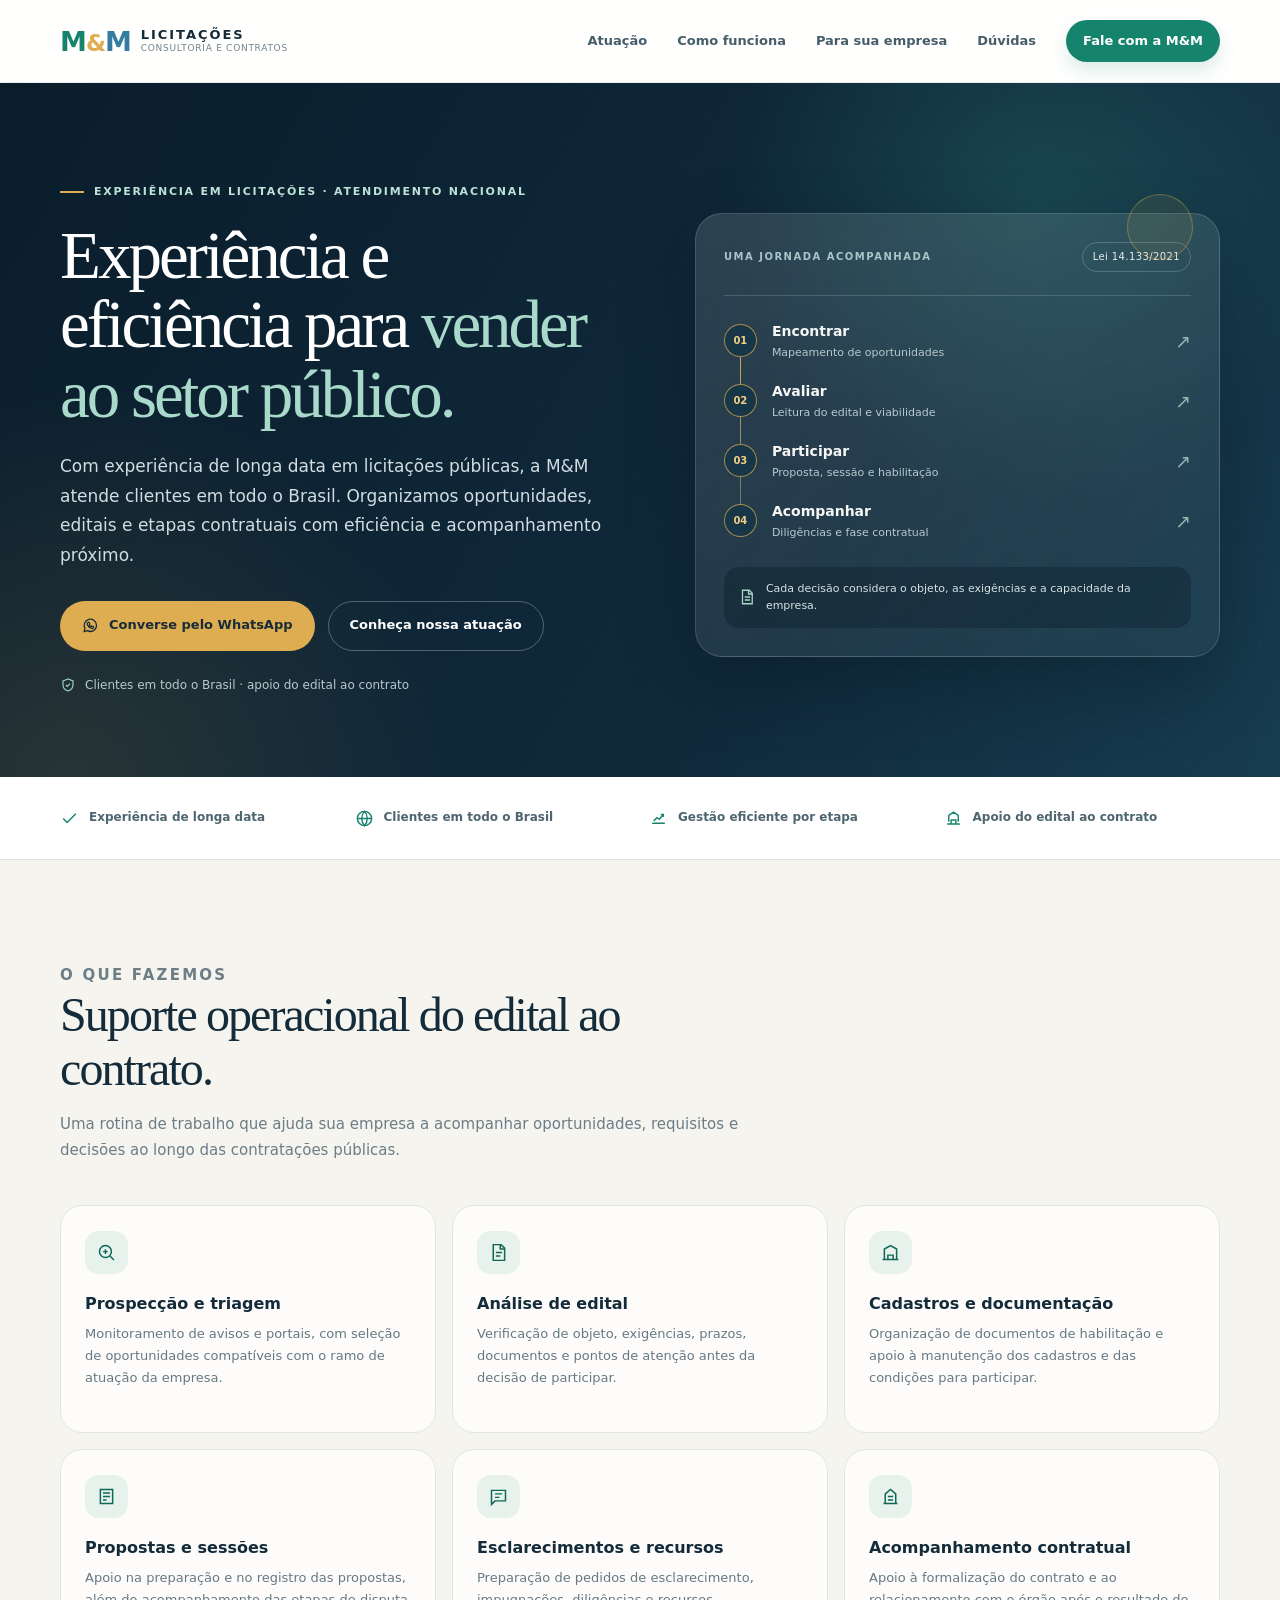
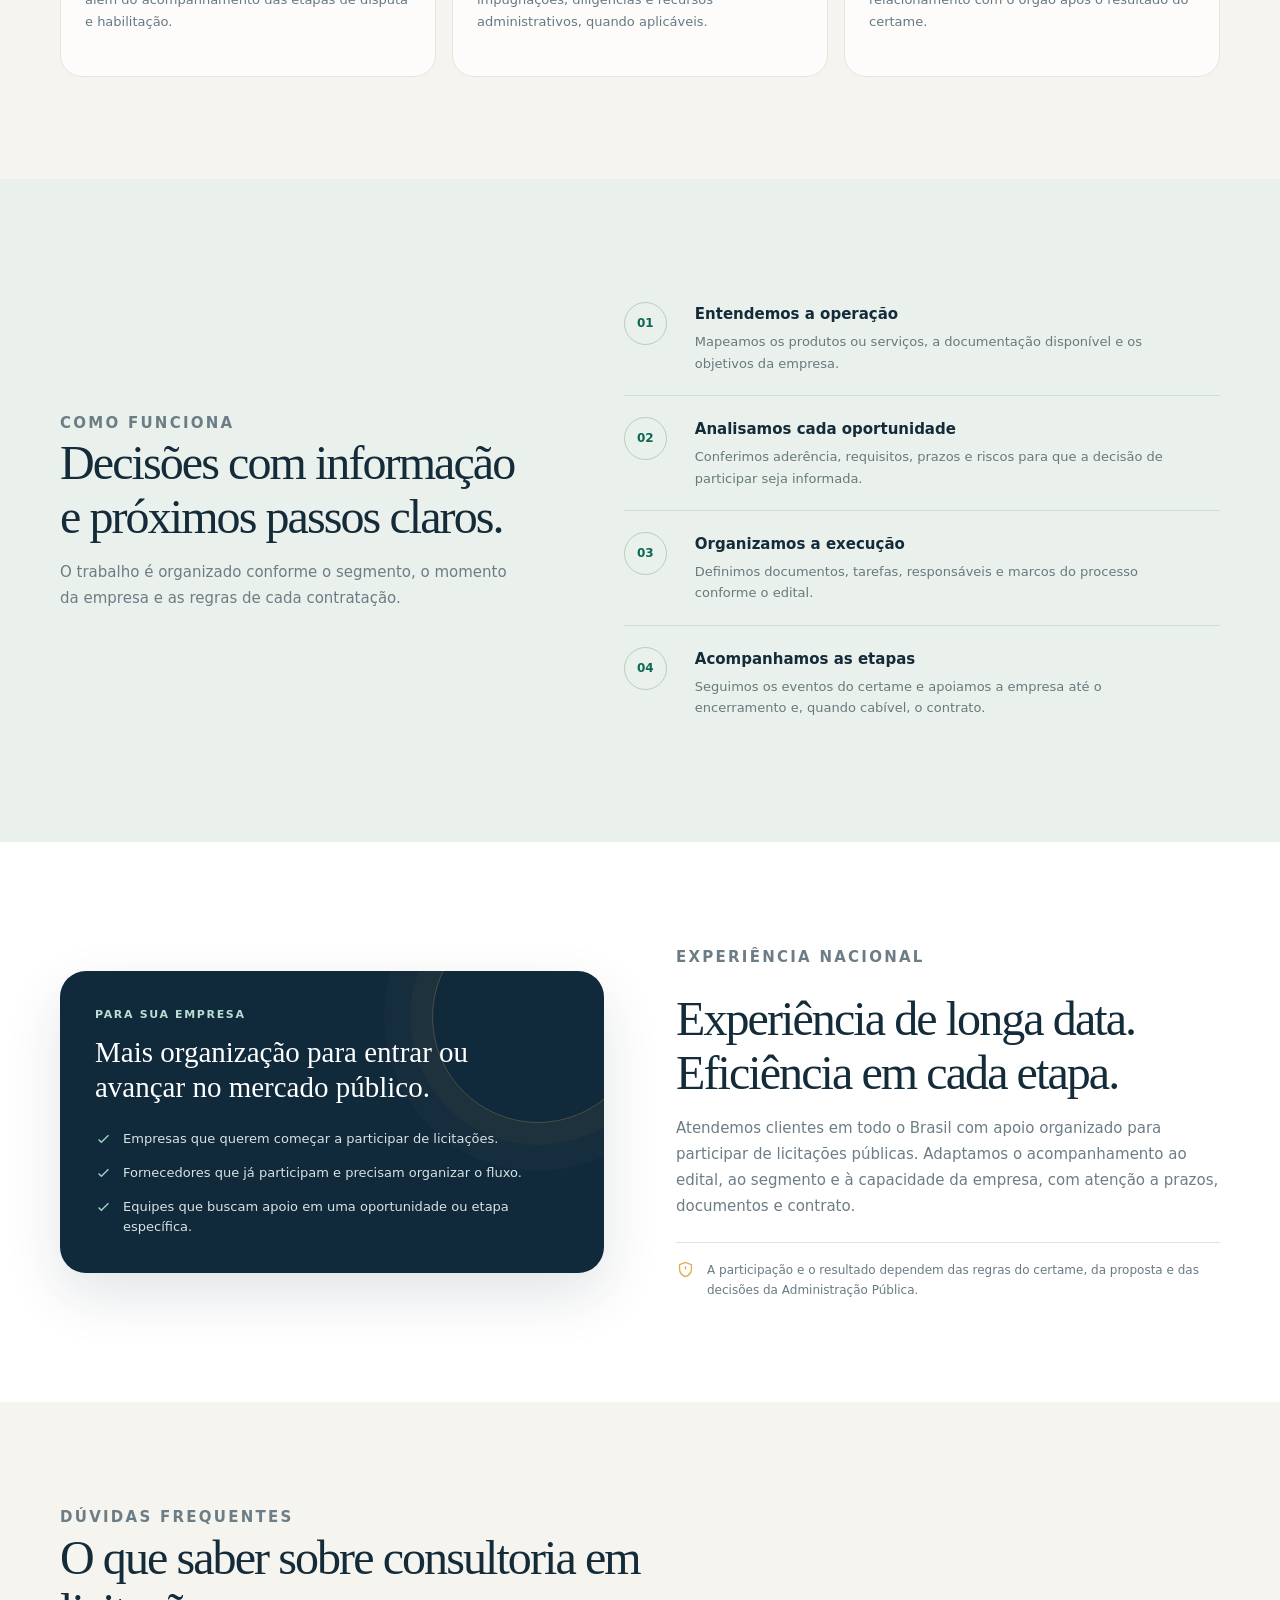
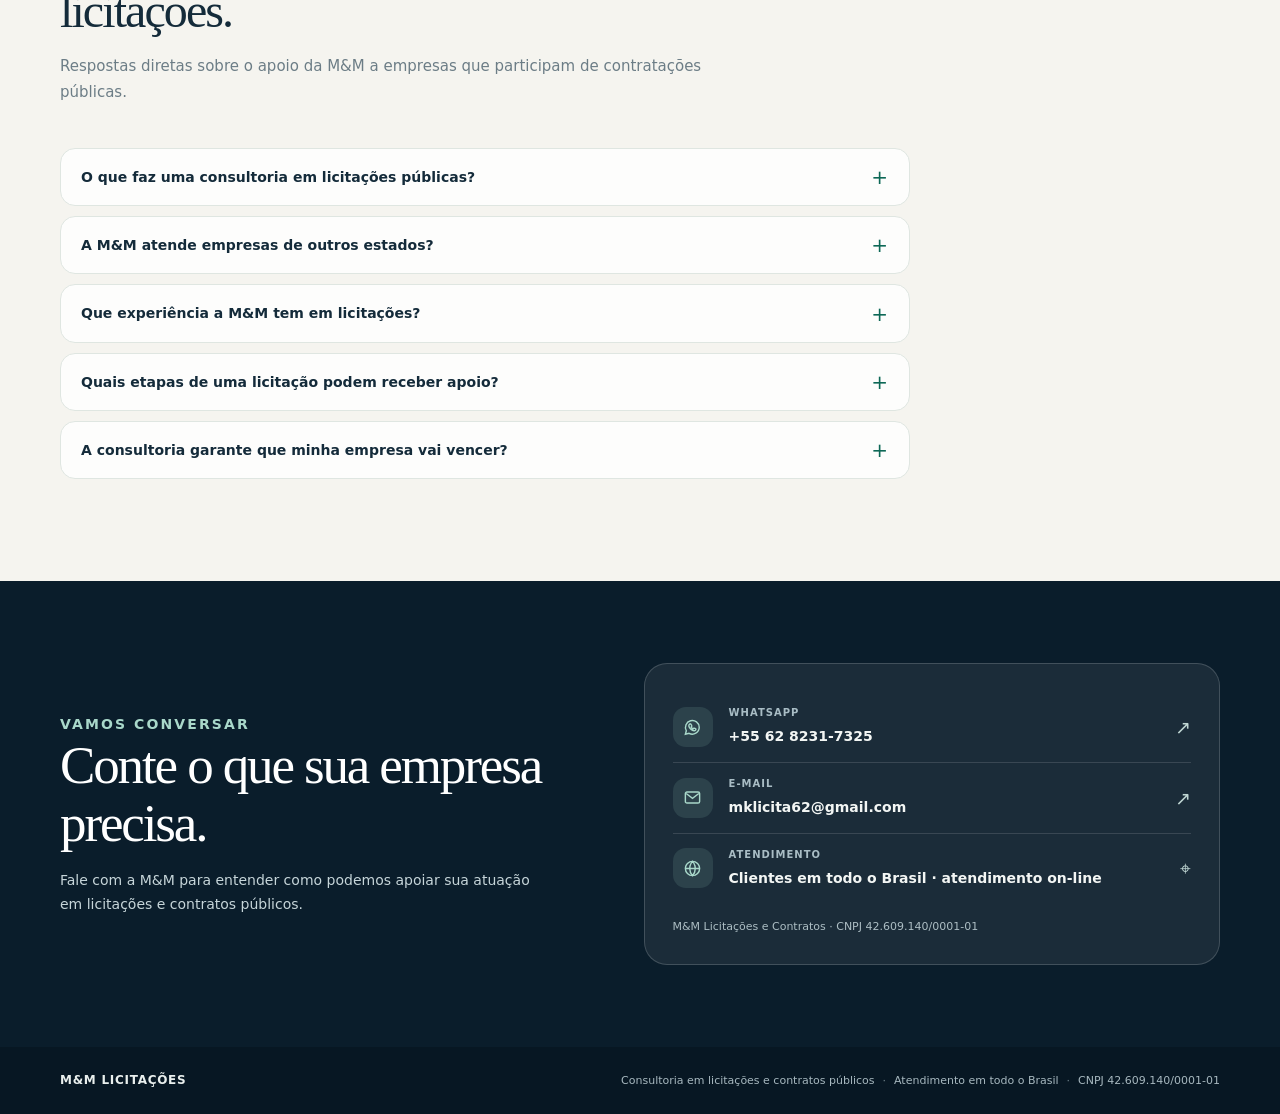
==== index.html @ a8c1eaff "Publish M&M Licitações website" ====
<!doctype html>
<html lang="pt-BR">
<head>
  <meta charset="utf-8">
  <meta name="viewport" content="width=device-width, initial-scale=1">
  <meta name="theme-color" content="#102a3c">
  <meta name="description" content="Experiência de longa data em licitações públicas. A M&M atende clientes em todo o Brasil com gestão eficiente de editais, propostas e contratos.">
  <meta name="robots" content="index,follow,max-image-preview:large">
  <meta property="og:type" content="website">
  <meta property="og:title" content="M&M Licitações | Consultoria em Licitações Públicas">
  <meta property="og:description" content="Experiência, eficiência e atendimento a clientes em todo o Brasil.">
  <meta property="og:url" content="https://mklicita62-debug.github.io/mm-licitacoes-site/">
  <meta name="twitter:card" content="summary">
  <title>M&M Licitações | Consultoria em Licitações e Contratos</title>
  <link rel="canonical" href="https://mklicita62-debug.github.io/mm-licitacoes-site/">
  <script type="application/ld+json">
  {
    "@context": "https://schema.org",
    "@type": "Organization",
    "name": "M&M Licitações",
    "url": "https://mklicita62-debug.github.io/mm-licitacoes-site/",
    "email": "mklicita62@gmail.com",
    "telephone": "+55 62 8231-7325",
    "description": "Consultoria e gestão eficiente de licitações públicas e contratos, com experiência de longa data e clientes em todo o Brasil.",
    "areaServed": {
      "@type": "Country",
      "name": "Brasil"
    }
  }
  </script>
  <style>
    :root {
      color-scheme: light;
      --ink: #142b3a;
      --ink-soft: #385264;
      --navy: #102a3c;
      --navy-deep: #0a1d2b;
      --green: #16836d;
      --green-dark: #0d6856;
      --gold: #dfad51;
      --paper: #f5f4ef;
      --white: #fff;
      --line: #dce4e2;
      --muted: #6c7d86;
      --shadow: 0 22px 55px rgba(8, 34, 48, .12);
      --radius: 22px;
      --max: 1160px;
    }
    * { box-sizing: border-box; }
    html { scroll-behavior: smooth; }
    body {
      margin: 0;
      background: var(--paper);
      color: var(--ink);
      font-family: Inter, ui-sans-serif, system-ui, -apple-system, BlinkMacSystemFont, "Segoe UI", sans-serif;
      font-size: 16px;
      line-height: 1.6;
      text-rendering: optimizeLegibility;
    }
    a { color: inherit; }
    button, a { -webkit-tap-highlight-color: transparent; }
    a:focus-visible, button:focus-visible {
      outline: 3px solid var(--gold);
      outline-offset: 4px;
      border-radius: 5px;
    }
    .skip-link {
      position: absolute;
      top: -100px;
      left: 16px;
      z-index: 50;
      padding: 10px 14px;
      background: var(--white);
      color: var(--ink);
    }
    .skip-link:focus { top: 12px; }
    .container { width: min(var(--max), calc(100% - 48px)); margin-inline: auto; }
    .site-header {
      position: relative;
      z-index: 10;
      background: rgba(255, 255, 255, .97);
      border-bottom: 1px solid rgba(20, 43, 58, .08);
    }
    .nav-wrap {
      min-height: 82px;
      display: flex;
      align-items: center;
      justify-content: space-between;
      gap: 28px;
    }
    .brand {
      display: inline-flex;
      align-items: center;
      gap: 12px;
      text-decoration: none;
      flex-shrink: 0;
    }
    .brand-mark {
      display: flex;
      align-items: baseline;
      letter-spacing: -3px;
      font-size: 27px;
      line-height: 1;
      font-weight: 850;
    }
    .brand-mark .m-one { color: var(--green); }
    .brand-mark .amp { color: var(--gold); font-size: 23px; padding-inline: 2px; }
    .brand-mark .m-two { color: #347da0; }
    .brand-name { display: grid; gap: 2px; }
    .brand-name strong {
      color: var(--ink);
      font-size: 13px;
      letter-spacing: .15em;
      line-height: 1;
    }
    .brand-name small {
      color: #73838b;
      font-size: 9px;
      letter-spacing: .08em;
      text-transform: uppercase;
      line-height: 1.3;
    }
    .nav-links { display: flex; align-items: center; gap: 30px; }
    .nav-links a {
      color: #465d6a;
      font-size: 13px;
      font-weight: 650;
      text-decoration: none;
      transition: color .2s ease;
    }
    .nav-links a:hover { color: var(--green-dark); }
    .nav-links .nav-cta {
      padding: 11px 17px;
      border-radius: 999px;
      background: var(--green);
      color: var(--white);
      box-shadow: 0 8px 18px rgba(22, 131, 109, .16);
    }
    .nav-links .nav-cta:hover { background: var(--green-dark); color: var(--white); }
    .menu-toggle {
      display: none;
      align-items: center;
      justify-content: center;
      width: 44px;
      height: 44px;
      border: 1px solid var(--line);
      border-radius: 12px;
      background: var(--white);
      color: var(--ink);
      cursor: pointer;
    }
    .hero {
      position: relative;
      overflow: hidden;
      isolation: isolate;
      padding: 92px 0 82px;
      color: var(--white);
      background:
        radial-gradient(circle at 81% 16%, rgba(44, 130, 123, .31), transparent 26%),
        radial-gradient(circle at 5% 100%, rgba(223, 173, 81, .13), transparent 28%),
        linear-gradient(120deg, var(--navy-deep) 0%, var(--navy) 64%, #173d50 100%);
    }
    .hero::before {
      position: absolute;
      inset: 0;
      z-index: -1;
      background-image: radial-gradient(rgba(255,255,255,.12) .8px, transparent .8px);
      background-size: 24px 24px;
      opacity: .18;
      content: "";
      mask-image: linear-gradient(90deg, transparent, #000 70%);
    }
    .hero-grid {
      display: grid;
      grid-template-columns: 1.04fr .96fr;
      align-items: center;
      gap: 66px;
    }
    .eyebrow {
      display: inline-flex;
      align-items: center;
      gap: 10px;
      margin: 0 0 20px;
      color: #bce2d7;
      font-size: 11px;
      font-weight: 750;
      letter-spacing: .16em;
      text-transform: uppercase;
    }
    .eyebrow::before {
      width: 24px;
      height: 2px;
      background: var(--gold);
      content: "";
    }
    h1, h2, h3, p { margin-top: 0; }
    h1 {
      max-width: 650px;
      margin-bottom: 22px;
      font-family: Georgia, "Times New Roman", serif;
      font-size: clamp(42px, 5.5vw, 67px);
      font-weight: 500;
      letter-spacing: -.045em;
      line-height: 1.04;
    }
    h1 em { color: #a9d9ca; font-style: normal; }
    .hero-copy {
      max-width: 560px;
      margin-bottom: 30px;
      color: #d1dde1;
      font-size: 17px;
      line-height: 1.75;
    }
    .hero-actions { display: flex; flex-wrap: wrap; align-items: center; gap: 13px; }
    .button {
      display: inline-flex;
      min-height: 50px;
      align-items: center;
      justify-content: center;
      gap: 10px;
      padding: 0 21px;
      border: 1px solid transparent;
      border-radius: 999px;
      font-size: 13px;
      font-weight: 750;
      text-decoration: none;
      transition: transform .2s ease, background .2s ease, border-color .2s ease;
    }
    .button:hover { transform: translateY(-2px); }
    .button-primary { background: var(--gold); color: #172b38; }
    .button-primary:hover { background: #edc16b; }
    .button-quiet { border-color: rgba(255,255,255,.28); color: var(--white); }
    .button-quiet:hover { border-color: rgba(255,255,255,.6); background: rgba(255,255,255,.08); }
    .button svg { width: 17px; height: 17px; flex: none; }
    .hero-note {
      display: flex;
      align-items: center;
      gap: 9px;
      margin: 25px 0 0;
      color: #b8c8ce;
      font-size: 12px;
    }
    .hero-note svg { width: 16px; height: 16px; color: #9bd1bd; }
    .journey-card {
      position: relative;
      padding: 28px;
      border: 1px solid rgba(255,255,255,.16);
      border-radius: 27px;
      background: linear-gradient(150deg, rgba(255,255,255,.13), rgba(255,255,255,.045));
      box-shadow: 0 28px 70px rgba(3, 18, 28, .3);
      backdrop-filter: blur(8px);
    }
    .journey-card::after {
      position: absolute;
      top: -20px;
      right: 26px;
      width: 64px;
      height: 64px;
      border: 1px solid rgba(223,173,81,.38);
      border-radius: 50%;
      background: rgba(223,173,81,.09);
      content: "";
    }
    .journey-top {
      display: flex;
      align-items: center;
      justify-content: space-between;
      gap: 18px;
      padding-bottom: 23px;
      border-bottom: 1px solid rgba(255,255,255,.16);
    }
    .journey-top span:first-child {
      color: #a9c5c9;
      font-size: 10px;
      font-weight: 750;
      letter-spacing: .15em;
      text-transform: uppercase;
    }
    .journey-top .law-chip {
      padding: 6px 10px;
      border: 1px solid rgba(255,255,255,.2);
      border-radius: 999px;
      color: #e7edf0;
      font-size: 10px;
      letter-spacing: .04em;
    }
    .journey-line { position: relative; display: grid; gap: 18px; padding-top: 24px; }
    .journey-line::before {
      position: absolute;
      top: 40px;
      bottom: 31px;
      left: 16px;
      width: 1px;
      background: linear-gradient(var(--gold), rgba(185,218,207,.36));
      content: "";
    }
    .journey-step { position: relative; display: grid; grid-template-columns: 34px 1fr auto; gap: 14px; align-items: center; }
    .journey-number {
      z-index: 1;
      display: grid;
      width: 33px;
      height: 33px;
      place-items: center;
      border: 1px solid rgba(223,173,81,.72);
      border-radius: 50%;
      background: #173749;
      color: #f2cd83;
      font-size: 10px;
      font-weight: 800;
    }
    .journey-step strong { display: block; color: #f6f7f5; font-size: 14px; }
    .journey-step small { display: block; margin-top: 2px; color: #b8c9cf; font-size: 11px; }
    .journey-arrow { color: #8eb7b0; font-size: 19px; }
    .journey-footer {
      display: flex;
      align-items: center;
      gap: 10px;
      margin-top: 25px;
      padding: 13px 14px;
      border-radius: 15px;
      background: rgba(7, 24, 35, .34);
      color: #d6e1e2;
      font-size: 11px;
    }
    .journey-footer svg { width: 18px; height: 18px; flex: none; color: #a8d7c6; }
    .trust-strip { background: #fff; border-bottom: 1px solid var(--line); }
    .trust-grid {
      display: grid;
      grid-template-columns: repeat(4, 1fr);
      min-height: 82px;
      align-items: center;
      gap: 18px;
    }
    .trust-item { display: flex; align-items: center; gap: 10px; color: #4d6570; font-size: 12px; font-weight: 650; }
    .trust-item svg { width: 19px; height: 19px; flex: none; color: var(--green); }
    .section { padding: 102px 0; }
    .section-heading { max-width: 690px; margin-bottom: 42px; }
    .section-kicker {
      margin-bottom: 12px;
      color: var(--green-dark);
      font-size: 11px;
      font-weight: 800;
      letter-spacing: .15em;
      text-transform: uppercase;
    }
    .section-heading h2, .method-copy h2, .fit-copy h2 {
      margin-bottom: 15px;
      font-family: Georgia, "Times New Roman", serif;
      font-size: clamp(34px, 4vw, 48px);
      font-weight: 500;
      letter-spacing: -.04em;
      line-height: 1.12;
    }
    .section-heading p, .method-copy > p, .fit-copy > p {
      margin-bottom: 0;
      color: var(--muted);
      font-size: 15px;
      line-height: 1.75;
    }
    .services-section { background: var(--paper); }
    .service-grid {
      display: grid;
      grid-template-columns: repeat(3, 1fr);
      gap: 16px;
    }
    .service-card {
      min-height: 228px;
      padding: 25px 24px 23px;
      border: 1px solid #e1e7e3;
      border-radius: var(--radius);
      background: rgba(255,255,255,.78);
      transition: box-shadow .25s ease, transform .25s ease, border-color .25s ease;
    }
    .service-card:hover { transform: translateY(-4px); border-color: #c4dbd1; box-shadow: 0 18px 38px rgba(14,61,65,.08); }
    .service-icon {
      display: grid;
      width: 43px;
      height: 43px;
      place-items: center;
      margin-bottom: 19px;
      border-radius: 14px;
      background: #e8f2ed;
      color: var(--green-dark);
    }
    .service-icon svg { width: 21px; height: 21px; }
    .service-card h3 { margin-bottom: 8px; font-size: 16px; line-height: 1.35; }
    .service-card p { margin-bottom: 0; color: #667983; font-size: 13px; line-height: 1.7; }
    .method-section { overflow: hidden; background: #eaf0eb; }
    .method-grid { display: grid; grid-template-columns: .9fr 1.1fr; align-items: center; gap: 76px; }
    .method-copy { max-width: 460px; }
    .method-steps { display: grid; gap: 0; }
    .method-step {
      display: grid;
      grid-template-columns: 52px 1fr;
      gap: 19px;
      padding: 21px 0;
      border-bottom: 1px solid #d1ddd6;
    }
    .method-step:last-child { border-bottom: 0; }
    .method-index {
      display: grid;
      width: 43px;
      height: 43px;
      place-items: center;
      border: 1px solid #b8cec3;
      border-radius: 50%;
      color: var(--green-dark);
      font-size: 12px;
      font-weight: 800;
    }
    .method-step h3 { margin-bottom: 5px; font-size: 15px; }
    .method-step p { max-width: 490px; margin-bottom: 0; color: #687a7c; font-size: 13px; line-height: 1.65; }
    .fit-section { background: #fff; }
    .fit-grid { display: grid; grid-template-columns: 1fr 1fr; gap: 72px; align-items: center; }
    .fit-panel {
      position: relative;
      padding: 35px;
      overflow: hidden;
      border-radius: 26px;
      background: var(--navy);
      color: var(--white);
      box-shadow: var(--shadow);
    }
    .fit-panel::before {
      position: absolute;
      top: -60px;
      right: -40px;
      width: 210px;
      height: 210px;
      border: 1px solid rgba(223,173,81,.28);
      border-radius: 50%;
      box-shadow: 0 0 0 22px rgba(223,173,81,.04), 0 0 0 48px rgba(223,173,81,.025);
      content: "";
    }
    .fit-panel .section-kicker { color: #b8dfd3; }
    .fit-panel h3 { position: relative; max-width: 380px; margin-bottom: 24px; font-family: Georgia,serif; font-size: 29px; font-weight: 500; line-height: 1.2; }
    .fit-list { position: relative; display: grid; gap: 13px; padding: 0; margin: 0; list-style: none; }
    .fit-list li { display: flex; gap: 11px; align-items: flex-start; color: #d7e2e3; font-size: 13px; }
    .fit-list svg { width: 17px; height: 17px; flex: none; margin-top: 2px; color: #9bd2bd; }
    .fit-copy h2 { max-width: 480px; }
    .fit-copy > p { margin-bottom: 22px; }
    .fit-note { display: flex; gap: 12px; align-items: flex-start; padding-top: 17px; border-top: 1px solid var(--line); color: #687a83; font-size: 12px; line-height: 1.7; }
    .fit-note svg { width: 19px; height: 19px; flex: none; color: var(--gold); }
    .faq-section { background: var(--paper); }
    .faq-list { display: grid; max-width: 850px; gap: 10px; }
    .faq-list details {
      padding: 0 20px;
      border: 1px solid #dfe6e1;
      border-radius: 15px;
      background: rgba(255,255,255,.82);
    }
    .faq-list summary {
      position: relative;
      padding: 17px 34px 17px 0;
      color: var(--ink);
      font-size: 14px;
      font-weight: 720;
      list-style: none;
      cursor: pointer;
    }
    .faq-list summary::-webkit-details-marker { display: none; }
    .faq-list summary::after {
      position: absolute;
      top: 50%;
      right: 1px;
      color: var(--green-dark);
      font-size: 20px;
      font-weight: 400;
      transform: translateY(-50%);
      content: "+";
    }
    .faq-list details[open] summary::after { content: "−"; }
    .faq-list details p { max-width: 760px; margin: 0; padding: 0 0 18px; color: #647780; font-size: 13px; line-height: 1.75; }
    .contact-section { padding: 82px 0; background: var(--navy-deep); color: var(--white); }
    .contact-wrap { display: grid; grid-template-columns: .95fr 1.05fr; align-items: center; gap: 62px; }
    .contact-copy .section-kicker { color: #a9d8ca; }
    .contact-copy h2 { max-width: 520px; margin-bottom: 15px; font-family: Georgia,serif; font-size: clamp(36px, 4.4vw, 53px); font-weight: 500; letter-spacing: -.04em; line-height: 1.1; }
    .contact-copy p { max-width: 470px; margin-bottom: 0; color: #c6d5d9; font-size: 14px; line-height: 1.75; }
    .contact-card {
      padding: 28px;
      border: 1px solid rgba(255,255,255,.17);
      border-radius: 23px;
      background: rgba(255,255,255,.07);
    }
    .contact-line { display: grid; grid-template-columns: 42px 1fr auto; align-items: center; gap: 14px; padding: 13px 0; border-bottom: 1px solid rgba(255,255,255,.13); }
    .contact-line:last-of-type { border-bottom: 0; }
    .contact-icon { display: grid; width: 40px; height: 40px; place-items: center; border-radius: 13px; background: rgba(158,212,195,.13); color: #a9d8ca; }
    .contact-icon svg { width: 19px; height: 19px; }
    .contact-detail small { display: block; margin-bottom: 2px; color: #a9bdc5; font-size: 10px; font-weight: 700; letter-spacing: .1em; text-transform: uppercase; }
    .contact-detail a, .contact-detail span { color: #f3f6f4; font-size: 14px; font-weight: 650; text-decoration: none; }
    .contact-detail a:hover { color: #f3ce83; }
    .contact-arrow { color: #c0d6d3; font-size: 19px; }
    .contact-card .contact-foot { margin: 15px 0 0; color: #adbec4; font-size: 11px; }
    .site-footer { padding: 24px 0; background: #071723; color: #a7b8bf; }
    .footer-wrap { display: flex; align-items: center; justify-content: space-between; gap: 18px; }
    .footer-brand { color: #e9efed; font-size: 12px; font-weight: 750; letter-spacing: .06em; }
    .footer-meta { font-size: 11px; text-align: right; }
    .footer-meta span + span::before { padding-inline: 8px; color: #71848c; content: "·"; }
    .reveal { opacity: 0; transform: translateY(14px); transition: opacity .65s ease, transform .65s ease; }
    .reveal.is-visible { opacity: 1; transform: translateY(0); }
    @media (max-width: 900px) {
      .hero { padding: 76px 0 68px; }
      .hero-grid { grid-template-columns: 1fr; gap: 48px; }
      .hero-copy { max-width: 650px; }
      .journey-card { max-width: 610px; }
      .method-grid, .fit-grid, .contact-wrap { gap: 42px; }
      .service-grid { grid-template-columns: repeat(2, 1fr); }
      .trust-grid { grid-template-columns: repeat(2, 1fr); padding-block: 18px; }
    }
    @media (max-width: 860px) {
      .container { width: min(100% - 36px, var(--max)); }
      .nav-wrap { min-height: 72px; }
      .menu-toggle { display: inline-flex; }
      .nav-links {
        position: absolute;
        top: calc(100% + 1px);
        right: 0;
        left: 0;
        display: none;
        align-items: stretch;
        gap: 0;
        padding: 8px 18px 18px;
        border-bottom: 1px solid var(--line);
        background: #fff;
        box-shadow: 0 16px 25px rgba(20,43,58,.1);
      }
      .nav-links.is-open { display: flex; flex-direction: column; }
      .nav-links a { padding: 11px 5px; }
      .nav-links .nav-cta { margin-top: 7px; text-align: center; }
      .hero { padding: 61px 0 55px; }
      .hero-grid { gap: 38px; }
      h1 { font-size: clamp(42px, 12vw, 58px); }
      .hero-copy { font-size: 15px; }
      .hero-actions { align-items: stretch; flex-direction: column; }
      .hero-actions .button { width: 100%; }
      .journey-card { padding: 22px 18px; border-radius: 21px; }
      .journey-top { align-items: flex-start; flex-direction: column; gap: 9px; }
      .journey-step { grid-template-columns: 32px 1fr auto; gap: 10px; }
      .journey-step strong { font-size: 13px; }
      .journey-step small { font-size: 10px; }
      .trust-grid { grid-template-columns: 1fr 1fr; gap: 14px 9px; }
      .trust-item { align-items: flex-start; font-size: 11px; }
      .section { padding: 72px 0; }
      .section-heading { margin-bottom: 29px; }
      .section-heading h2, .method-copy h2, .fit-copy h2 { font-size: 36px; }
      .service-grid { grid-template-columns: 1fr; gap: 12px; }
      .service-card { min-height: unset; padding: 22px; }
      .method-grid, .fit-grid, .contact-wrap { grid-template-columns: 1fr; gap: 31px; }
      .method-copy { max-width: none; }
      .fit-panel { padding: 27px 23px; }
      .fit-panel h3 { font-size: 25px; }
      .faq-list details { padding-inline: 16px; }
      .contact-section { padding: 70px 0; }
      .contact-card { padding: 19px 17px; }
      .contact-line { grid-template-columns: 38px 1fr auto; gap: 10px; }
      .contact-icon { width: 36px; height: 36px; }
      .contact-detail a, .contact-detail span { font-size: 12px; }
      .footer-wrap { align-items: flex-start; flex-direction: column; }
      .footer-meta { text-align: left; line-height: 1.8; }
    }
    @media (prefers-reduced-motion: reduce) {
      html { scroll-behavior: auto; }
      *, *::before, *::after { animation-duration: .01ms !important; transition-duration: .01ms !important; }
      .reveal { opacity: 1; transform: none; }
    }
  </style>
</head>
<body>
  <a class="skip-link" href="#conteudo">Pular para o conteúdo</a>
  <header class="site-header">
    <div class="container nav-wrap">
      <a class="brand" href="#inicio" aria-label="M&M Licitações, início">
        <span class="brand-mark" aria-hidden="true"><span class="m-one">M</span><span class="amp">&amp;</span><span class="m-two">M</span></span>
        <span class="brand-name"><strong>LICITAÇÕES</strong><small>Consultoria e contratos</small></span>
      </a>
      <button class="menu-toggle" type="button" aria-label="Abrir menu" aria-expanded="false" aria-controls="menu-principal">
        <svg viewBox="0 0 24 24" fill="none" stroke="currentColor" stroke-width="1.8" aria-hidden="true"><path d="M4 7h16M4 12h16M4 17h16"/></svg>
      </button>
      <nav class="nav-links" id="menu-principal" aria-label="Navegação principal">
        <a href="#atuacao">Atuação</a>
        <a href="#metodo">Como funciona</a>
        <a href="#perfil">Para sua empresa</a>
        <a href="#duvidas">Dúvidas</a>
        <a class="nav-cta" href="#contato">Fale com a M&amp;M</a>
      </nav>
    </div>
  </header>

  <main id="conteudo">
    <section class="hero" id="inicio">
      <div class="container hero-grid">
        <div>
          <p class="eyebrow">Experiência em licitações · atendimento nacional</p>
          <h1>Experiência e eficiência para <em>vender ao setor público.</em></h1>
          <p class="hero-copy">Com experiência de longa data em licitações públicas, a M&amp;M atende clientes em todo o Brasil. Organizamos oportunidades, editais e etapas contratuais com eficiência e acompanhamento próximo.</p>
          <div class="hero-actions">
            <a class="button button-primary" href="https://wa.me/556282317325?text=Ol%C3%A1%2C%20quero%20conhecer%20a%20consultoria%20da%20M%26M%20Licita%C3%A7%C3%B5es." target="_blank" rel="noopener noreferrer">
              <svg viewBox="0 0 24 24" fill="none" stroke="currentColor" stroke-width="1.8" aria-hidden="true"><path d="M20.5 11.7a8.7 8.7 0 0 1-12.9 7.6L3 20.5l1.2-4.4a8.7 8.7 0 1 1 16.3-4.4Z"/><path d="M8.8 8.1c.2-.4.4-.4.7-.4h.4c.2 0 .4 0 .5.4l.7 1.7c.1.2.1.4-.1.6l-.5.6c-.2.2-.2.4-.1.6.3.6 1.1 1.5 1.8 1.9.3.2.5.3.7.1l.7-.8c.2-.2.4-.2.6-.1l1.7.8c.3.1.4.3.4.5 0 .4-.2 1.1-.6 1.5-.4.4-1.1.7-1.8.6-1.1-.1-2.5-.7-4-2-1.4-1.3-2.3-2.8-2.5-3.9-.1-.8.2-1.5.6-2.1.2-.2.5-.4.8-.5Z"/></svg>
              Converse pelo WhatsApp
            </a>
            <a class="button button-quiet" href="#atuacao">Conheça nossa atuação</a>
          </div>
          <p class="hero-note">
            <svg viewBox="0 0 24 24" fill="none" stroke="currentColor" stroke-width="1.8" aria-hidden="true"><path d="M12 3 4.5 6v5.1c0 4.5 3.2 8.5 7.5 9.9 4.3-1.4 7.5-5.4 7.5-9.9V6L12 3Z"/><path d="m9 12 2 2 4-4"/></svg>
            Clientes em todo o Brasil · apoio do edital ao contrato
          </p>
        </div>
        <div class="journey-card" aria-label="Etapas de atuação da M&M Licitações">
          <div class="journey-top">
            <span>Uma jornada acompanhada</span>
            <span class="law-chip">Lei 14.133/2021</span>
          </div>
          <div class="journey-line">
            <div class="journey-step">
              <span class="journey-number">01</span>
              <span><strong>Encontrar</strong><small>Mapeamento de oportunidades</small></span>
              <span class="journey-arrow" aria-hidden="true">↗</span>
            </div>
            <div class="journey-step">
              <span class="journey-number">02</span>
              <span><strong>Avaliar</strong><small>Leitura do edital e viabilidade</small></span>
              <span class="journey-arrow" aria-hidden="true">↗</span>
            </div>
            <div class="journey-step">
              <span class="journey-number">03</span>
              <span><strong>Participar</strong><small>Proposta, sessão e habilitação</small></span>
              <span class="journey-arrow" aria-hidden="true">↗</span>
            </div>
            <div class="journey-step">
              <span class="journey-number">04</span>
              <span><strong>Acompanhar</strong><small>Diligências e fase contratual</small></span>
              <span class="journey-arrow" aria-hidden="true">↗</span>
            </div>
          </div>
          <div class="journey-footer">
            <svg viewBox="0 0 24 24" fill="none" stroke="currentColor" stroke-width="1.7" aria-hidden="true"><path d="M6 3h9l4 4v14H6z"/><path d="M14 3v5h5M9 12h7M9 16h7"/></svg>
            Cada decisão considera o objeto, as exigências e a capacidade da empresa.
          </div>
        </div>
      </div>
    </section>

    <div class="trust-strip" aria-label="Princípios de atuação">
      <div class="container trust-grid">
        <div class="trust-item"><svg viewBox="0 0 24 24" fill="none" stroke="currentColor" stroke-width="1.8" aria-hidden="true"><path d="m4 12 5 5L20 6"/></svg>Experiência de longa data</div>
        <div class="trust-item"><svg viewBox="0 0 24 24" fill="none" stroke="currentColor" stroke-width="1.8" aria-hidden="true"><circle cx="12" cy="12" r="9"/><path d="M3 12h18M12 3c2.4 2.5 3.5 5.5 3.5 9s-1.1 6.5-3.5 9c-2.4-2.5-3.5-5.5-3.5-9s1.1-6.5 3.5-9Z"/></svg>Clientes em todo o Brasil</div>
        <div class="trust-item"><svg viewBox="0 0 24 24" fill="none" stroke="currentColor" stroke-width="1.8" aria-hidden="true"><path d="M4 18h16M6 15l4-4 3 2 5-6"/><path d="M15 7h3v3"/></svg>Gestão eficiente por etapa</div>
        <div class="trust-item"><svg viewBox="0 0 24 24" fill="none" stroke="currentColor" stroke-width="1.8" aria-hidden="true"><path d="M4 19h16M6 16V8l6-4 6 4v8M9 19v-5h6v5"/></svg>Apoio do edital ao contrato</div>
      </div>
    </div>

    <section class="section services-section" id="atuacao">
      <div class="container">
        <div class="section-heading reveal">
          <p class="section-kicker">O que fazemos</p>
          <h2>Suporte operacional do edital ao contrato.</h2>
          <p>Uma rotina de trabalho que ajuda sua empresa a acompanhar oportunidades, requisitos e decisões ao longo das contratações públicas.</p>
        </div>
        <div class="service-grid">
          <article class="service-card reveal">
            <span class="service-icon"><svg viewBox="0 0 24 24" fill="none" stroke="currentColor" stroke-width="1.7" aria-hidden="true"><circle cx="10.8" cy="10.8" r="6.8"/><path d="m16 16 4.5 4.5M8 11h5.5M10.8 8.2v5.5"/></svg></span>
            <h3>Prospecção e triagem</h3>
            <p>Monitoramento de avisos e portais, com seleção de oportunidades compatíveis com o ramo de atuação da empresa.</p>
          </article>
          <article class="service-card reveal">
            <span class="service-icon"><svg viewBox="0 0 24 24" fill="none" stroke="currentColor" stroke-width="1.7" aria-hidden="true"><path d="M6 3h9l4 4v14H6z"/><path d="M14 3v5h5M9 12h7M9 16h5"/></svg></span>
            <h3>Análise de edital</h3>
            <p>Verificação de objeto, exigências, prazos, documentos e pontos de atenção antes da decisão de participar.</p>
          </article>
          <article class="service-card reveal">
            <span class="service-icon"><svg viewBox="0 0 24 24" fill="none" stroke="currentColor" stroke-width="1.7" aria-hidden="true"><path d="M5 20V8l7-4 7 4v12M3 20h18M9 20v-5h6v5M9 10h.01M15 10h.01"/></svg></span>
            <h3>Cadastros e documentação</h3>
            <p>Organização de documentos de habilitação e apoio à manutenção dos cadastros e das condições para participar.</p>
          </article>
          <article class="service-card reveal">
            <span class="service-icon"><svg viewBox="0 0 24 24" fill="none" stroke="currentColor" stroke-width="1.7" aria-hidden="true"><path d="M5 4h14v16H5zM8 8h8M8 12h8M8 16h4"/></svg></span>
            <h3>Propostas e sessões</h3>
            <p>Apoio na preparação e no registro das propostas, além do acompanhamento das etapas de disputa e habilitação.</p>
          </article>
          <article class="service-card reveal">
            <span class="service-icon"><svg viewBox="0 0 24 24" fill="none" stroke="currentColor" stroke-width="1.7" aria-hidden="true"><path d="M4 5h16v12H8l-4 4z"/><path d="M8 9h8M8 13h5"/></svg></span>
            <h3>Esclarecimentos e recursos</h3>
            <p>Preparação de pedidos de esclarecimento, impugnações, diligências e recursos administrativos, quando aplicáveis.</p>
          </article>
          <article class="service-card reveal">
            <span class="service-icon"><svg viewBox="0 0 24 24" fill="none" stroke="currentColor" stroke-width="1.7" aria-hidden="true"><path d="M4 20h16M6 20V9l6-5 6 5v11M9 12h6M9 16h6"/></svg></span>
            <h3>Acompanhamento contratual</h3>
            <p>Apoio à formalização do contrato e ao relacionamento com o órgão após o resultado do certame.</p>
          </article>
        </div>
      </div>
    </section>

    <section class="section method-section" id="metodo">
      <div class="container method-grid">
        <div class="method-copy reveal">
          <p class="section-kicker">Como funciona</p>
          <h2>Decisões com informação e próximos passos claros.</h2>
          <p>O trabalho é organizado conforme o segmento, o momento da empresa e as regras de cada contratação.</p>
        </div>
        <div class="method-steps">
          <article class="method-step reveal">
            <span class="method-index">01</span>
            <div><h3>Entendemos a operação</h3><p>Mapeamos os produtos ou serviços, a documentação disponível e os objetivos da empresa.</p></div>
          </article>
          <article class="method-step reveal">
            <span class="method-index">02</span>
            <div><h3>Analisamos cada oportunidade</h3><p>Conferimos aderência, requisitos, prazos e riscos para que a decisão de participar seja informada.</p></div>
          </article>
          <article class="method-step reveal">
            <span class="method-index">03</span>
            <div><h3>Organizamos a execução</h3><p>Definimos documentos, tarefas, responsáveis e marcos do processo conforme o edital.</p></div>
          </article>
          <article class="method-step reveal">
            <span class="method-index">04</span>
            <div><h3>Acompanhamos as etapas</h3><p>Seguimos os eventos do certame e apoiamos a empresa até o encerramento e, quando cabível, o contrato.</p></div>
          </article>
        </div>
      </div>
    </section>

    <section class="section fit-section" id="perfil">
      <div class="container fit-grid">
        <div class="fit-panel reveal">
          <p class="section-kicker">Para sua empresa</p>
          <h3>Mais organização para entrar ou avançar no mercado público.</h3>
          <ul class="fit-list">
            <li><svg viewBox="0 0 24 24" fill="none" stroke="currentColor" stroke-width="2" aria-hidden="true"><path d="m5 12 4 4L19 6"/></svg>Empresas que querem começar a participar de licitações.</li>
            <li><svg viewBox="0 0 24 24" fill="none" stroke="currentColor" stroke-width="2" aria-hidden="true"><path d="m5 12 4 4L19 6"/></svg>Fornecedores que já participam e precisam organizar o fluxo.</li>
            <li><svg viewBox="0 0 24 24" fill="none" stroke="currentColor" stroke-width="2" aria-hidden="true"><path d="m5 12 4 4L19 6"/></svg>Equipes que buscam apoio em uma oportunidade ou etapa específica.</li>
          </ul>
        </div>
        <div class="fit-copy reveal">
          <p class="section-kicker">Experiência nacional</p>
          <h2>Experiência de longa data. Eficiência em cada etapa.</h2>
          <p>Atendemos clientes em todo o Brasil com apoio organizado para participar de licitações públicas. Adaptamos o acompanhamento ao edital, ao segmento e à capacidade da empresa, com atenção a prazos, documentos e contrato.</p>
          <div class="fit-note">
            <svg viewBox="0 0 24 24" fill="none" stroke="currentColor" stroke-width="1.7" aria-hidden="true"><path d="M12 3 4.5 6v5.1c0 4.5 3.2 8.5 7.5 9.9 4.3-1.4 7.5-5.4 7.5-9.9V6L12 3Z"/><path d="M12 8v4M12 16h.01"/></svg>
            A participação e o resultado dependem das regras do certame, da proposta e das decisões da Administração Pública.
          </div>
        </div>
      </div>
    </section>

    <section class="section faq-section" id="duvidas">
      <div class="container">
        <div class="section-heading reveal">
          <p class="section-kicker">Dúvidas frequentes</p>
          <h2>O que saber sobre consultoria em licitações.</h2>
          <p>Respostas diretas sobre o apoio da M&amp;M a empresas que participam de contratações públicas.</p>
        </div>
        <div class="faq-list reveal">
          <details>
            <summary>O que faz uma consultoria em licitações públicas?</summary>
            <p>A consultoria pode apoiar a busca e análise de editais, organização documental, preparação de propostas, acompanhamento da sessão e das etapas posteriores, conforme o escopo contratado.</p>
          </details>
          <details>
            <summary>A M&amp;M atende empresas de outros estados?</summary>
            <p>Sim. A M&amp;M atende clientes em todo o Brasil, com atendimento on-line e acompanhamento conforme as etapas previstas no escopo.</p>
          </details>
          <details>
            <summary>Que experiência a M&amp;M tem em licitações?</summary>
            <p>A M&amp;M tem experiência de longa data em licitações públicas e contratos, com atuação voltada à eficiência, organização e acompanhamento de cada etapa.</p>
          </details>
          <details>
            <summary>Quais etapas de uma licitação podem receber apoio?</summary>
            <p>O apoio pode envolver prospecção, análise de requisitos e prazos, cadastros e documentos, propostas, disputa, habilitação, esclarecimentos, diligências, recursos e acompanhamento contratual, conforme cada contratação.</p>
          </details>
          <details>
            <summary>A consultoria garante que minha empresa vai vencer?</summary>
            <p>Não. A consultoria organiza e apoia a participação, mas o resultado depende da proposta, da concorrência, das regras do edital e das decisões da Administração Pública.</p>
          </details>
        </div>
      </div>
    </section>

    <section class="contact-section" id="contato">
      <div class="container contact-wrap">
        <div class="contact-copy reveal">
          <p class="section-kicker">Vamos conversar</p>
          <h2>Conte o que sua empresa precisa.</h2>
          <p>Fale com a M&amp;M para entender como podemos apoiar sua atuação em licitações e contratos públicos.</p>
        </div>
        <div class="contact-card reveal">
          <div class="contact-line">
            <span class="contact-icon"><svg viewBox="0 0 24 24" fill="none" stroke="currentColor" stroke-width="1.8" aria-hidden="true"><path d="M20.5 11.7a8.7 8.7 0 0 1-12.9 7.6L3 20.5l1.2-4.4a8.7 8.7 0 1 1 16.3-4.4Z"/><path d="M8.8 8.1c.2-.4.4-.4.7-.4h.4c.2 0 .4 0 .5.4l.7 1.7c.1.2.1.4-.1.6l-.5.6c-.2.2-.2.4-.1.6.3.6 1.1 1.5 1.8 1.9.3.2.5.3.7.1l.7-.8c.2-.2.4-.2.6-.1l1.7.8c.3.1.4.3.4.5 0 .4-.2 1.1-.6 1.5-.4.4-1.1.7-1.8.6-1.1-.1-2.5-.7-4-2-1.4-1.3-2.3-2.8-2.5-3.9-.1-.8.2-1.5.6-2.1.2-.2.5-.4.8-.5Z"/></svg></span>
            <span class="contact-detail"><small>WhatsApp</small><a href="https://wa.me/556282317325?text=Ol%C3%A1%2C%20quero%20conhecer%20a%20consultoria%20da%20M%26M%20Licita%C3%A7%C3%B5es." target="_blank" rel="noopener noreferrer">+55 62 8231-7325</a></span>
            <span class="contact-arrow" aria-hidden="true">↗</span>
          </div>
          <div class="contact-line">
            <span class="contact-icon"><svg viewBox="0 0 24 24" fill="none" stroke="currentColor" stroke-width="1.8" aria-hidden="true"><rect x="3" y="5" width="18" height="14" rx="2"/><path d="m4 7 8 6 8-6"/></svg></span>
            <span class="contact-detail"><small>E-mail</small><a href="mailto:mklicita62@gmail.com">mklicita62@gmail.com</a></span>
            <span class="contact-arrow" aria-hidden="true">↗</span>
          </div>
          <div class="contact-line">
            <span class="contact-icon"><svg viewBox="0 0 24 24" fill="none" stroke="currentColor" stroke-width="1.8" aria-hidden="true"><circle cx="12" cy="12" r="9"/><path d="M3 12h18M12 3c2.4 2.5 3.5 5.5 3.5 9s-1.1 6.5-3.5 9c-2.4-2.5-3.5-5.5-3.5-9s1.1-6.5 3.5-9Z"/></svg></span>
            <span class="contact-detail"><small>Atendimento</small><span>Clientes em todo o Brasil · atendimento on-line</span></span>
            <span class="contact-arrow" aria-hidden="true">⌖</span>
          </div>
          <p class="contact-foot">M&amp;M Licitações e Contratos · CNPJ 42.609.140/0001-01</p>
        </div>
      </div>
    </section>
  </main>

  <footer class="site-footer">
    <div class="container footer-wrap">
      <div class="footer-brand">M&amp;M LICITAÇÕES</div>
      <div class="footer-meta"><span>Consultoria em licitações e contratos públicos</span><span>Atendimento em todo o Brasil</span><span>CNPJ 42.609.140/0001-01</span></div>
    </div>
  </footer>

  <script>
    const menuButton = document.querySelector(".menu-toggle");
    const menu = document.querySelector("#menu-principal");
    menuButton.addEventListener("click", () => {
      const isOpen = menuButton.getAttribute("aria-expanded") === "true";
      menuButton.setAttribute("aria-expanded", String(!isOpen));
      menuButton.setAttribute("aria-label", isOpen ? "Abrir menu" : "Fechar menu");
      menu.classList.toggle("is-open", !isOpen);
    });
    menu.querySelectorAll("a").forEach((link) => {
      link.addEventListener("click", () => {
        menuButton.setAttribute("aria-expanded", "false");
        menuButton.setAttribute("aria-label", "Abrir menu");
        menu.classList.remove("is-open");
      });
    });
    const revealItems = document.querySelectorAll(".reveal");
    if ("IntersectionObserver" in window && !window.matchMedia("(prefers-reduced-motion: reduce)").matches) {
      const observer = new IntersectionObserver((entries, currentObserver) => {
        entries.forEach((entry) => {
          if (entry.isIntersecting) {
            entry.target.classList.add("is-visible");
            currentObserver.unobserve(entry.target);
          }
        });
      }, { threshold: 0.12 });
      revealItems.forEach((item) => observer.observe(item));
    } else {
      revealItems.forEach((item) => item.classList.add("is-visible"));
    }
  </script>
</body>
</html>
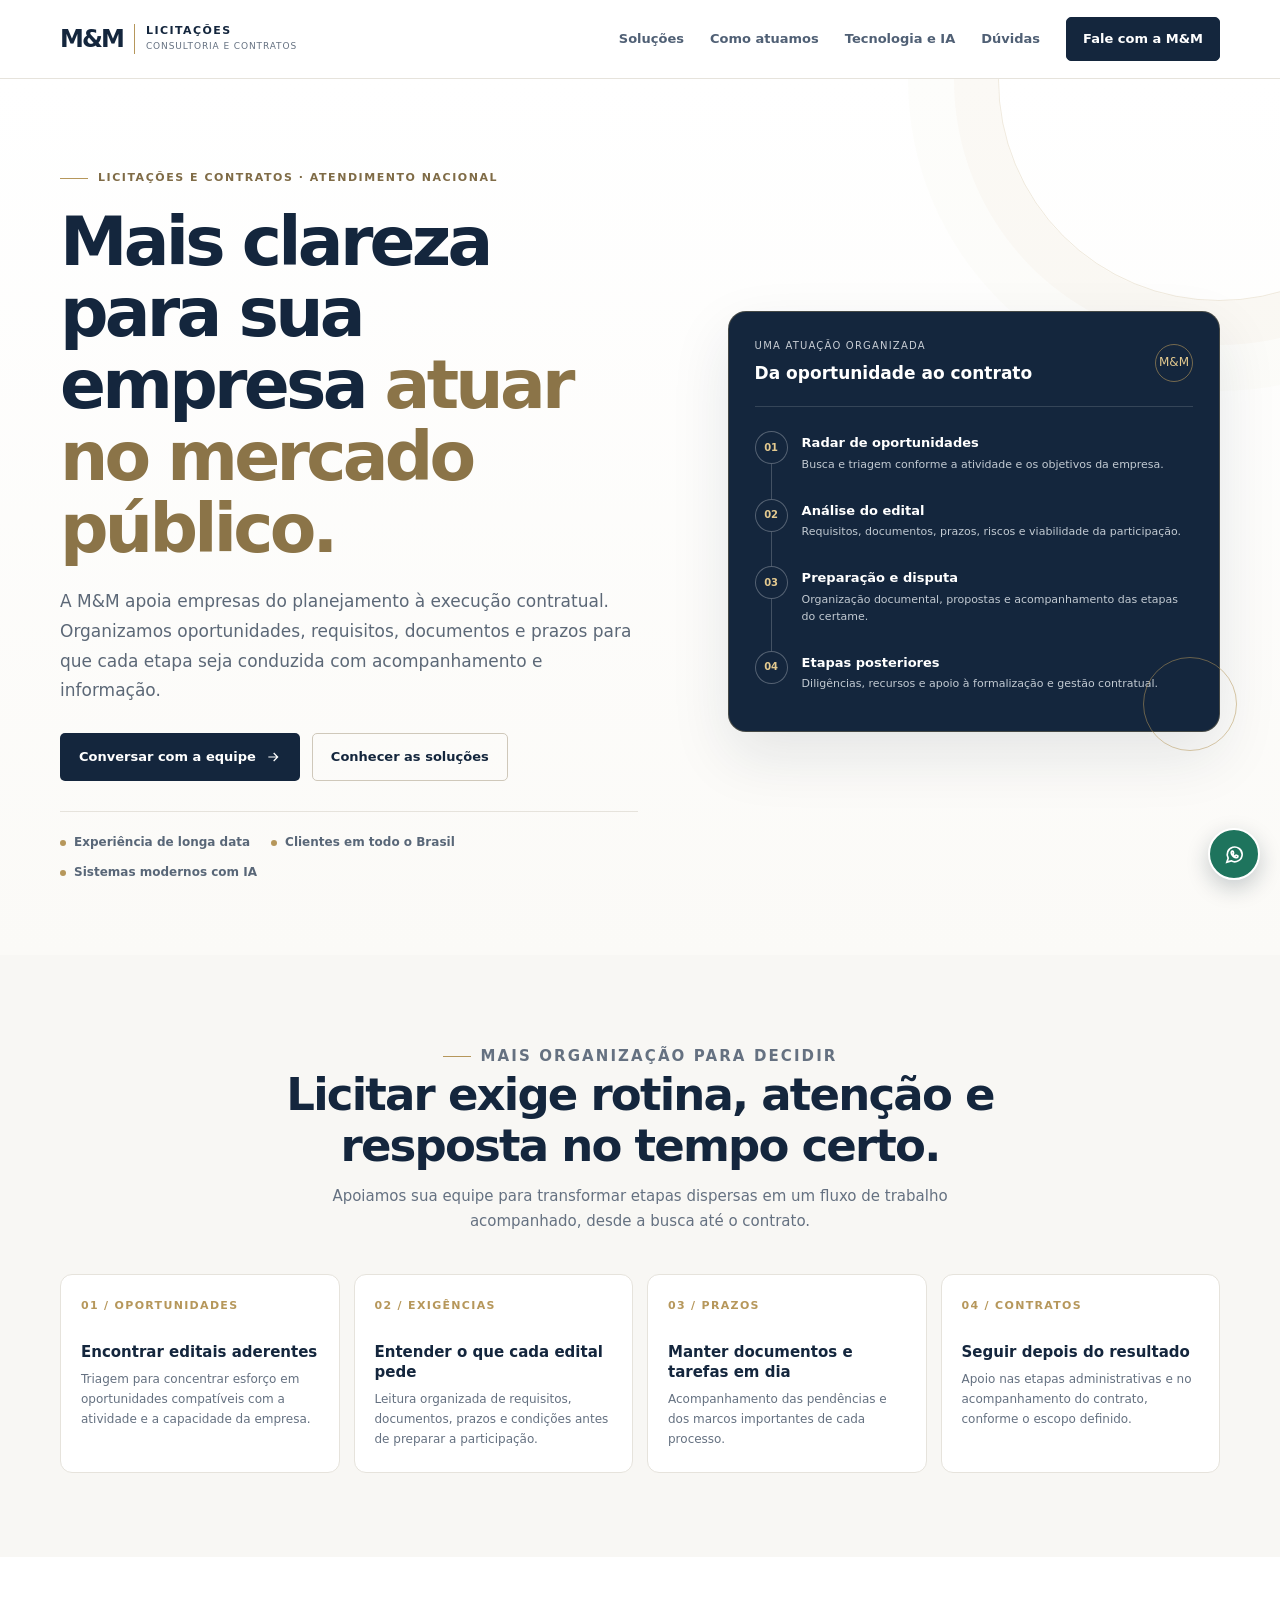
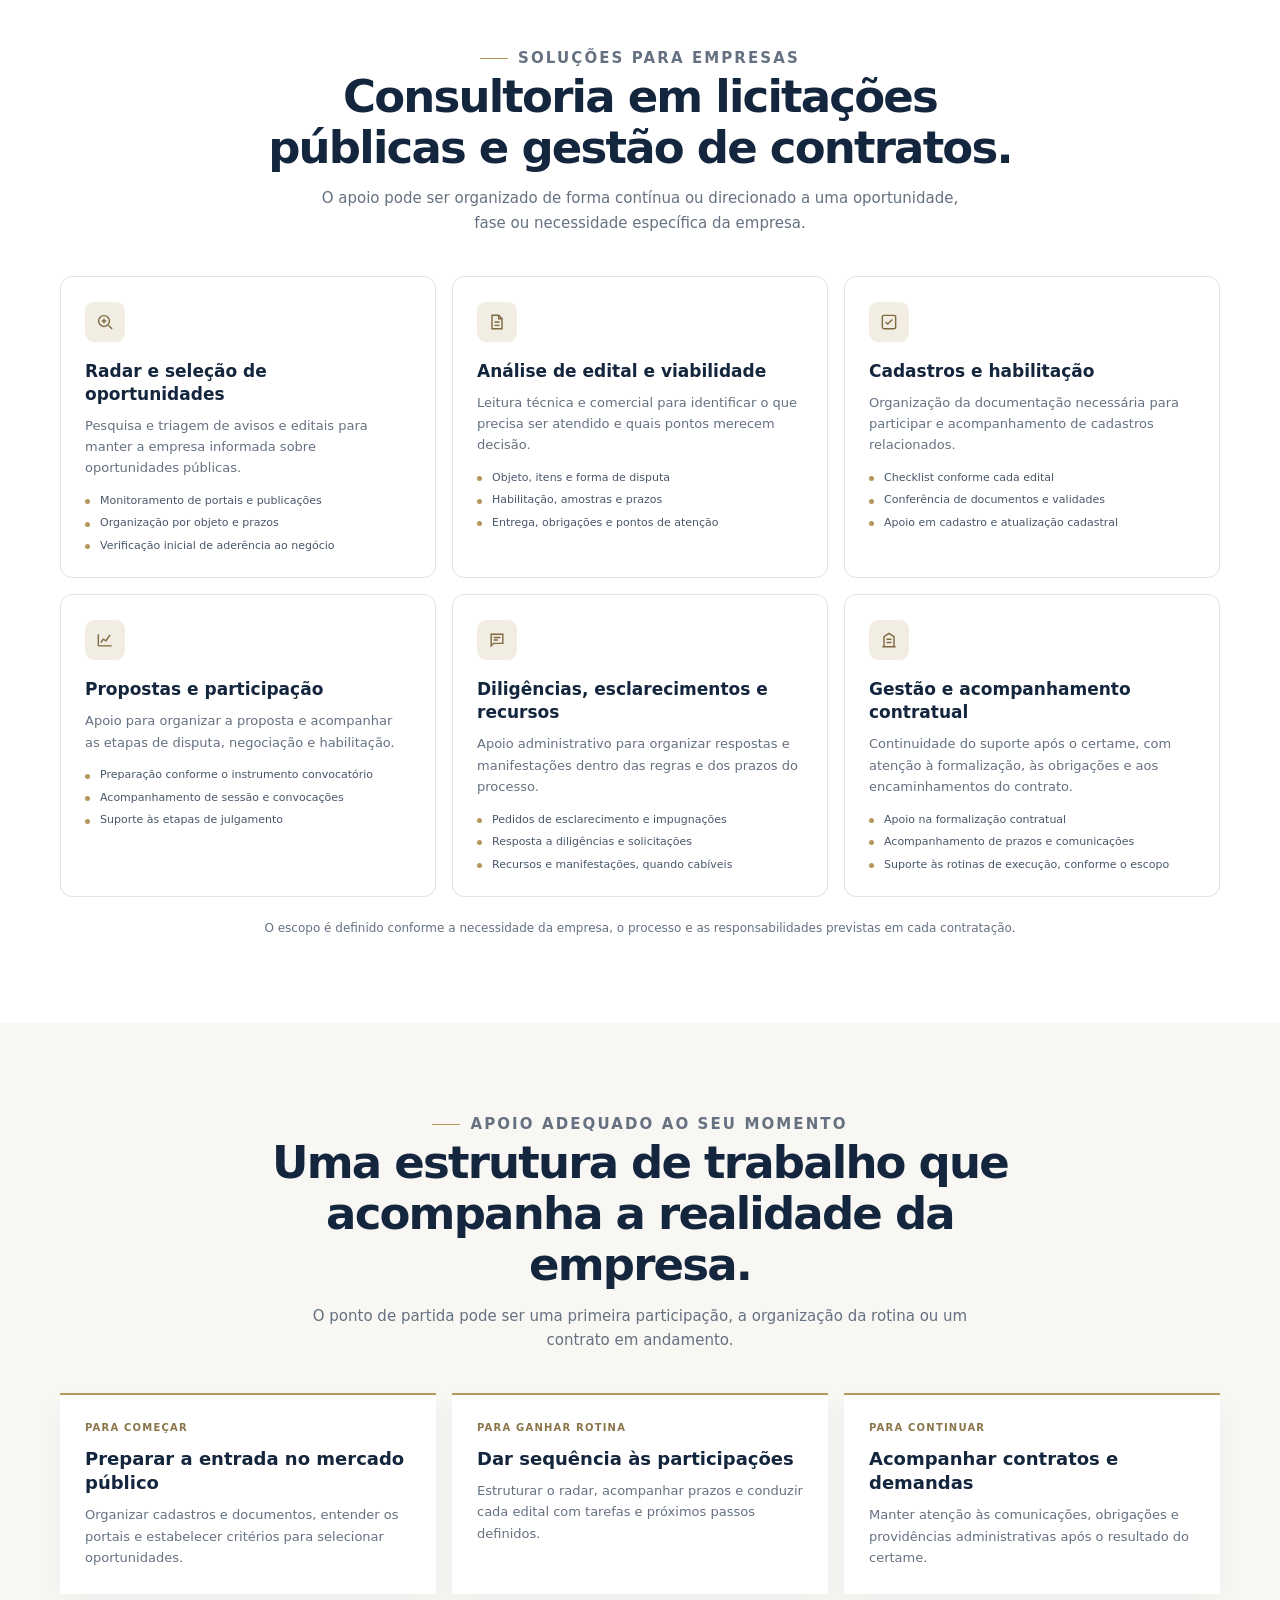
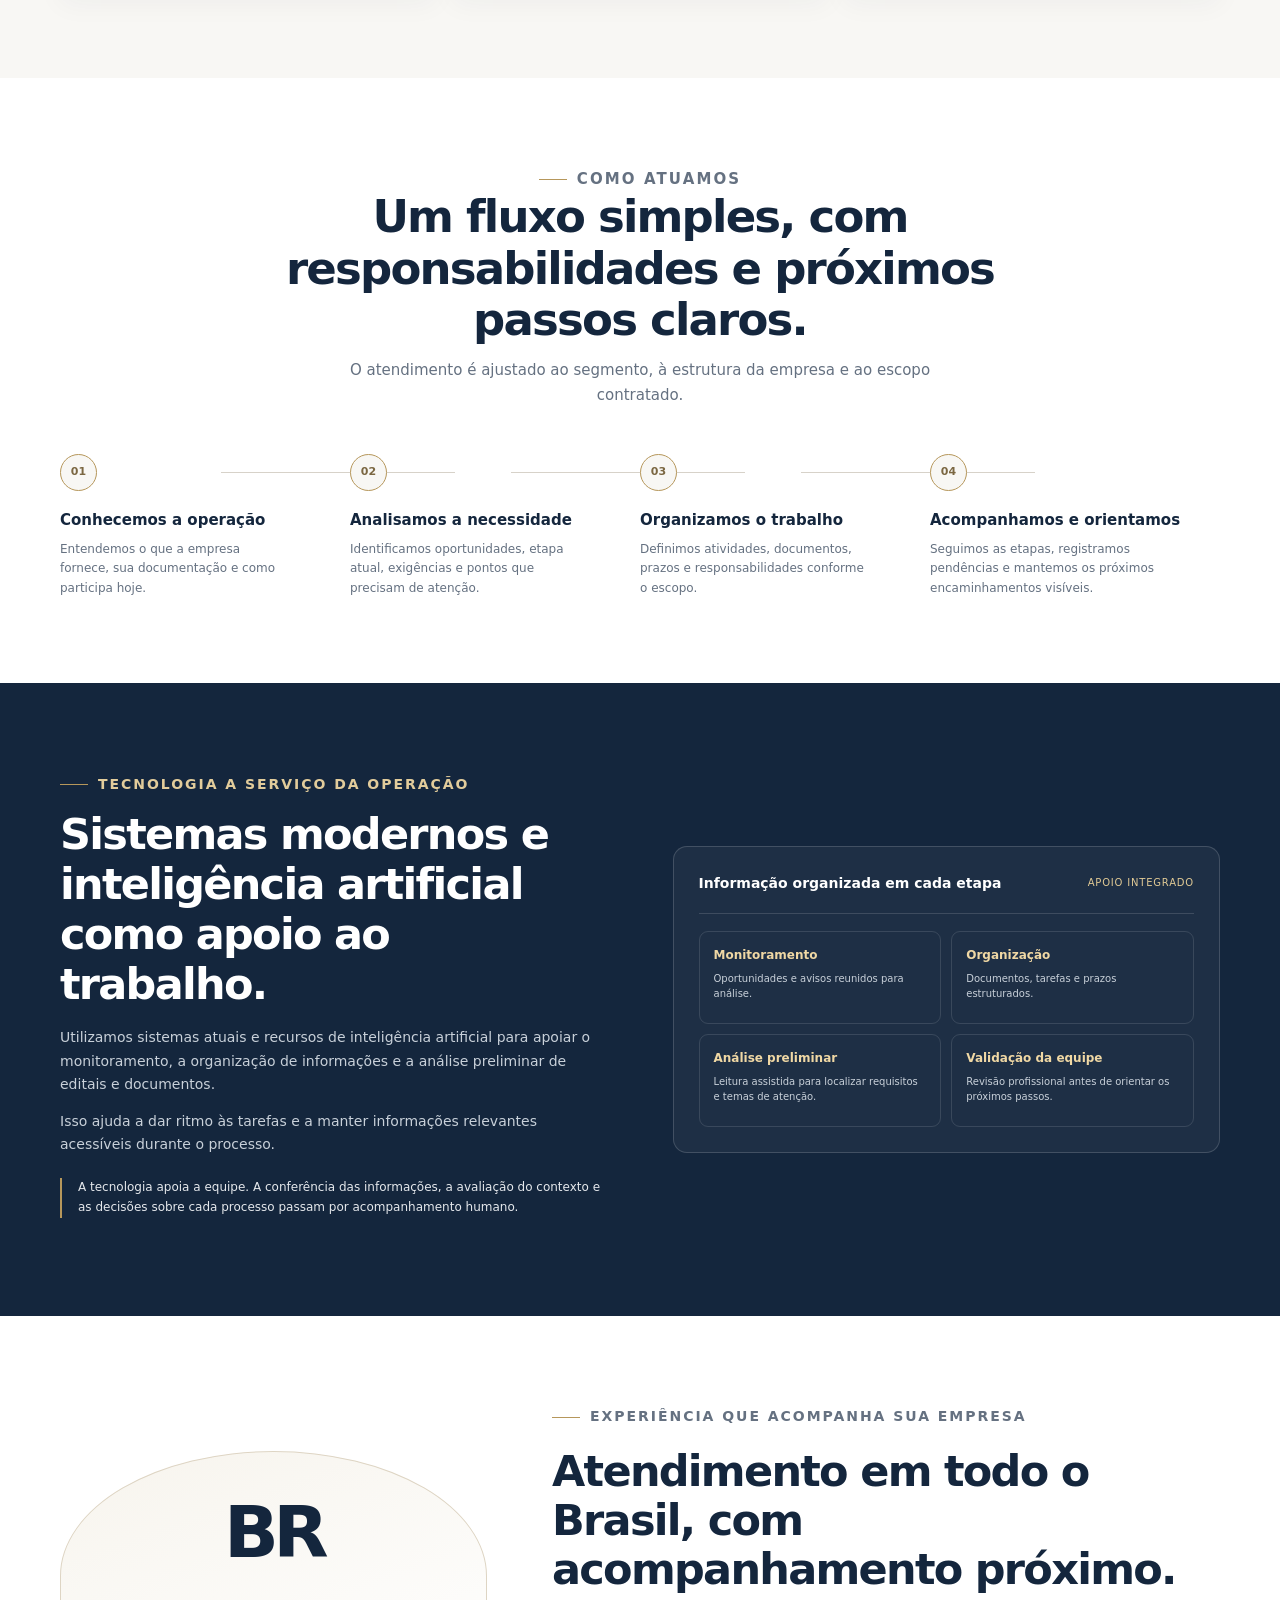
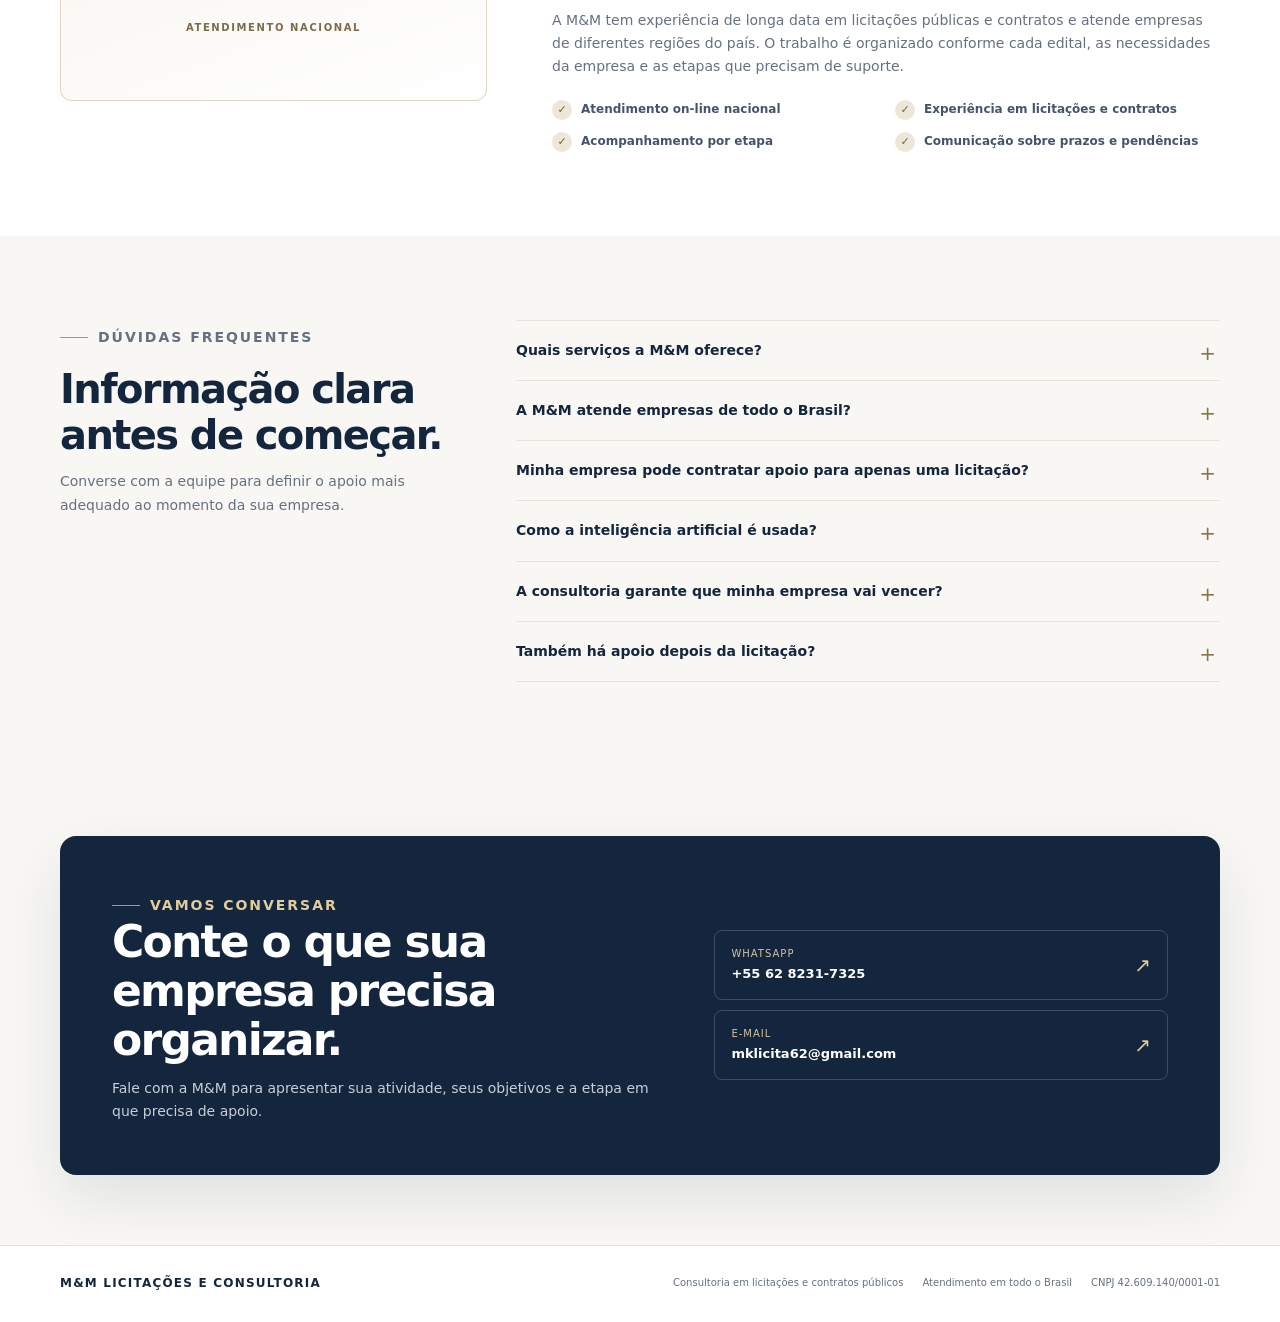
==== commit 72683df3: "Melhora apresentação e detalha soluções da M&M" ====
--- a/index.html
+++ b/index.html
@@ -3,15 +3,15 @@
 <head>
   <meta charset="utf-8">
   <meta name="viewport" content="width=device-width, initial-scale=1">
-  <meta name="theme-color" content="#102a3c">
-  <meta name="description" content="Experiência de longa data em licitações públicas. A M&M atende clientes em todo o Brasil com gestão eficiente de editais, propostas e contratos.">
+  <meta name="theme-color" content="#14263d">
+  <meta name="description" content="Consultoria em licitações e contratos públicos para empresas de todo o Brasil. Apoio em oportunidades, editais, documentos, propostas, disputas e gestão contratual.">
   <meta name="robots" content="index,follow,max-image-preview:large">
   <meta property="og:type" content="website">
-  <meta property="og:title" content="M&M Licitações | Consultoria em Licitações Públicas">
-  <meta property="og:description" content="Experiência, eficiência e atendimento a clientes em todo o Brasil.">
+  <meta property="og:title" content="M&M Licitações | Consultoria e Gestão de Contratos Públicos">
+  <meta property="og:description" content="Apoio do planejamento à execução contratual, com experiência, organização e atendimento nacional.">
   <meta property="og:url" content="https://mklicita62-debug.github.io/mm-licitacoes-site/">
   <meta name="twitter:card" content="summary">
-  <title>M&M Licitações | Consultoria em Licitações e Contratos</title>
+  <title>Consultoria em Licitações e Contratos Públicos | M&amp;M</title>
   <link rel="canonical" href="https://mklicita62-debug.github.io/mm-licitacoes-site/">
   <script type="application/ld+json">
   {
@@ -21,547 +21,228 @@
     "url": "https://mklicita62-debug.github.io/mm-licitacoes-site/",
     "email": "mklicita62@gmail.com",
     "telephone": "+55 62 8231-7325",
-    "description": "Consultoria e gestão eficiente de licitações públicas e contratos, com experiência de longa data e clientes em todo o Brasil.",
-    "areaServed": {
-      "@type": "Country",
-      "name": "Brasil"
-    }
+    "description": "Consultoria e gestão de licitações públicas e contratos para empresas, com atendimento em todo o Brasil.",
+    "areaServed": {"@type": "Country", "name": "Brasil"}
   }
   </script>
   <style>
     :root {
       color-scheme: light;
-      --ink: #142b3a;
-      --ink-soft: #385264;
-      --navy: #102a3c;
-      --navy-deep: #0a1d2b;
-      --green: #16836d;
-      --green-dark: #0d6856;
-      --gold: #dfad51;
-      --paper: #f5f4ef;
+      --navy: #14263d;
+      --navy-2: #203955;
+      --ink: #253448;
+      --muted: #657181;
+      --gold: #b6975b;
+      --gold-pale: #eee6d7;
+      --paper: #f8f7f4;
       --white: #fff;
-      --line: #dce4e2;
-      --muted: #6c7d86;
-      --shadow: 0 22px 55px rgba(8, 34, 48, .12);
-      --radius: 22px;
+      --line: #e6e3dc;
+      --shadow: 0 24px 60px rgba(20, 38, 61, .10);
+      --radius: 18px;
       --max: 1160px;
     }
     * { box-sizing: border-box; }
     html { scroll-behavior: smooth; }
     body {
       margin: 0;
-      background: var(--paper);
       color: var(--ink);
-      font-family: Inter, ui-sans-serif, system-ui, -apple-system, BlinkMacSystemFont, "Segoe UI", sans-serif;
-      font-size: 16px;
-      line-height: 1.6;
+      background: var(--white);
+      font: 16px/1.65 Inter, ui-sans-serif, system-ui, -apple-system, BlinkMacSystemFont, "Segoe UI", sans-serif;
       text-rendering: optimizeLegibility;
     }
     a { color: inherit; }
-    button, a { -webkit-tap-highlight-color: transparent; }
-    a:focus-visible, button:focus-visible {
+    a:focus-visible, button:focus-visible, summary:focus-visible {
       outline: 3px solid var(--gold);
       outline-offset: 4px;
       border-radius: 5px;
     }
+    .container { width: min(var(--max), calc(100% - 48px)); margin-inline: auto; }
     .skip-link {
-      position: absolute;
-      top: -100px;
-      left: 16px;
-      z-index: 50;
-      padding: 10px 14px;
-      background: var(--white);
-      color: var(--ink);
+      position: absolute; top: -100px; left: 16px; z-index: 100;
+      padding: 10px 14px; background: var(--white); color: var(--navy);
     }
     .skip-link:focus { top: 12px; }
-    .container { width: min(var(--max), calc(100% - 48px)); margin-inline: auto; }
-    .site-header {
-      position: relative;
-      z-index: 10;
-      background: rgba(255, 255, 255, .97);
-      border-bottom: 1px solid rgba(20, 43, 58, .08);
-    }
-    .nav-wrap {
-      min-height: 82px;
-      display: flex;
-      align-items: center;
-      justify-content: space-between;
-      gap: 28px;
-    }
-    .brand {
-      display: inline-flex;
-      align-items: center;
-      gap: 12px;
-      text-decoration: none;
-      flex-shrink: 0;
-    }
-    .brand-mark {
-      display: flex;
-      align-items: baseline;
-      letter-spacing: -3px;
-      font-size: 27px;
-      line-height: 1;
-      font-weight: 850;
-    }
-    .brand-mark .m-one { color: var(--green); }
-    .brand-mark .amp { color: var(--gold); font-size: 23px; padding-inline: 2px; }
-    .brand-mark .m-two { color: #347da0; }
-    .brand-name { display: grid; gap: 2px; }
-    .brand-name strong {
-      color: var(--ink);
-      font-size: 13px;
-      letter-spacing: .15em;
-      line-height: 1;
-    }
-    .brand-name small {
-      color: #73838b;
-      font-size: 9px;
-      letter-spacing: .08em;
-      text-transform: uppercase;
-      line-height: 1.3;
-    }
-    .nav-links { display: flex; align-items: center; gap: 30px; }
-    .nav-links a {
-      color: #465d6a;
-      font-size: 13px;
-      font-weight: 650;
-      text-decoration: none;
-      transition: color .2s ease;
-    }
-    .nav-links a:hover { color: var(--green-dark); }
-    .nav-links .nav-cta {
-      padding: 11px 17px;
-      border-radius: 999px;
-      background: var(--green);
-      color: var(--white);
-      box-shadow: 0 8px 18px rgba(22, 131, 109, .16);
-    }
-    .nav-links .nav-cta:hover { background: var(--green-dark); color: var(--white); }
-    .menu-toggle {
-      display: none;
-      align-items: center;
-      justify-content: center;
-      width: 44px;
-      height: 44px;
-      border: 1px solid var(--line);
-      border-radius: 12px;
-      background: var(--white);
-      color: var(--ink);
-      cursor: pointer;
-    }
-    .hero {
-      position: relative;
-      overflow: hidden;
-      isolation: isolate;
-      padding: 92px 0 82px;
-      color: var(--white);
-      background:
-        radial-gradient(circle at 81% 16%, rgba(44, 130, 123, .31), transparent 26%),
-        radial-gradient(circle at 5% 100%, rgba(223, 173, 81, .13), transparent 28%),
-        linear-gradient(120deg, var(--navy-deep) 0%, var(--navy) 64%, #173d50 100%);
-    }
-    .hero::before {
-      position: absolute;
-      inset: 0;
-      z-index: -1;
-      background-image: radial-gradient(rgba(255,255,255,.12) .8px, transparent .8px);
-      background-size: 24px 24px;
-      opacity: .18;
-      content: "";
-      mask-image: linear-gradient(90deg, transparent, #000 70%);
-    }
-    .hero-grid {
-      display: grid;
-      grid-template-columns: 1.04fr .96fr;
-      align-items: center;
-      gap: 66px;
-    }
-    .eyebrow {
-      display: inline-flex;
-      align-items: center;
-      gap: 10px;
-      margin: 0 0 20px;
-      color: #bce2d7;
-      font-size: 11px;
-      font-weight: 750;
-      letter-spacing: .16em;
-      text-transform: uppercase;
-    }
-    .eyebrow::before {
-      width: 24px;
-      height: 2px;
-      background: var(--gold);
-      content: "";
-    }
+    .site-header { position: relative; z-index: 10; background: rgba(255,255,255,.96); border-bottom: 1px solid var(--line); }
+    .nav-wrap { min-height: 78px; display: flex; align-items: center; justify-content: space-between; gap: 28px; }
+    .brand { display: inline-flex; align-items: center; gap: 11px; color: var(--navy); text-decoration: none; }
+    .brand-monogram { font-size: 24px; line-height: 1; font-weight: 750; letter-spacing: -.08em; }
+    .brand-rule { width: 1px; height: 30px; background: var(--gold); }
+    .brand-label { display: grid; gap: 1px; }
+    .brand-label strong { font-size: 11px; letter-spacing: .13em; line-height: 1.2; }
+    .brand-label small { color: var(--muted); font-size: 9px; letter-spacing: .1em; text-transform: uppercase; }
+    .nav-links { display: flex; align-items: center; gap: 26px; }
+    .nav-links a { color: #506075; font-size: 13px; font-weight: 620; text-decoration: none; transition: color .2s ease; }
+    .nav-links a:hover { color: var(--navy); }
+    .nav-links .nav-cta { padding: 10px 16px; border: 1px solid var(--navy); border-radius: 5px; color: var(--white); background: var(--navy); }
+    .nav-links .nav-cta:hover { color: var(--navy); background: var(--white); }
+    .menu-toggle { display: none; width: 44px; height: 44px; border: 1px solid var(--line); border-radius: 6px; color: var(--navy); background: var(--white); cursor: pointer; }
+    .menu-toggle svg { width: 21px; height: 21px; }
+    .hero { position: relative; overflow: hidden; padding: 82px 0 72px; background: linear-gradient(180deg, #fff 0%, #fbfaf7 100%); }
+    .hero::before { content: ""; position: absolute; width: 440px; height: 440px; right: -160px; top: -220px; border: 1px solid rgba(182,151,91,.2); border-radius: 50%; box-shadow: 0 0 0 44px rgba(182,151,91,.035), 0 0 0 90px rgba(182,151,91,.025); }
+    .hero-grid { position: relative; display: grid; grid-template-columns: 1.08fr .92fr; align-items: center; gap: clamp(42px, 7vw, 96px); }
+    .eyebrow { display: inline-flex; align-items: center; gap: 10px; margin: 0 0 18px; color: #7f6b46; font-size: 11px; font-weight: 750; letter-spacing: .14em; text-transform: uppercase; }
+    .eyebrow::before { content: ""; width: 28px; height: 1px; background: var(--gold); }
     h1, h2, h3, p { margin-top: 0; }
-    h1 {
-      max-width: 650px;
-      margin-bottom: 22px;
-      font-family: Georgia, "Times New Roman", serif;
-      font-size: clamp(42px, 5.5vw, 67px);
-      font-weight: 500;
-      letter-spacing: -.045em;
-      line-height: 1.04;
-    }
-    h1 em { color: #a9d9ca; font-style: normal; }
-    .hero-copy {
-      max-width: 560px;
-      margin-bottom: 30px;
-      color: #d1dde1;
-      font-size: 17px;
-      line-height: 1.75;
-    }
-    .hero-actions { display: flex; flex-wrap: wrap; align-items: center; gap: 13px; }
-    .button {
-      display: inline-flex;
-      min-height: 50px;
-      align-items: center;
-      justify-content: center;
-      gap: 10px;
-      padding: 0 21px;
-      border: 1px solid transparent;
-      border-radius: 999px;
-      font-size: 13px;
-      font-weight: 750;
-      text-decoration: none;
-      transition: transform .2s ease, background .2s ease, border-color .2s ease;
-    }
+    h1 { max-width: 700px; margin-bottom: 22px; color: var(--navy); font-size: clamp(42px, 5.3vw, 68px); line-height: 1.06; letter-spacing: -.055em; font-weight: 680; }
+    h1 em { color: #8b7448; font-style: normal; }
+    .hero-copy { max-width: 620px; margin-bottom: 27px; color: #5c6877; font-size: 17px; line-height: 1.75; }
+    .button-row { display: flex; flex-wrap: wrap; gap: 12px; align-items: center; }
+    .button { display: inline-flex; min-height: 48px; align-items: center; justify-content: center; gap: 9px; padding: 12px 18px; border: 1px solid transparent; border-radius: 5px; font-size: 13px; font-weight: 700; text-decoration: none; transition: transform .2s ease, background .2s ease, border-color .2s ease; }
     .button:hover { transform: translateY(-2px); }
-    .button-primary { background: var(--gold); color: #172b38; }
-    .button-primary:hover { background: #edc16b; }
-    .button-quiet { border-color: rgba(255,255,255,.28); color: var(--white); }
-    .button-quiet:hover { border-color: rgba(255,255,255,.6); background: rgba(255,255,255,.08); }
-    .button svg { width: 17px; height: 17px; flex: none; }
-    .hero-note {
-      display: flex;
-      align-items: center;
-      gap: 9px;
-      margin: 25px 0 0;
-      color: #b8c8ce;
-      font-size: 12px;
-    }
-    .hero-note svg { width: 16px; height: 16px; color: #9bd1bd; }
-    .journey-card {
-      position: relative;
-      padding: 28px;
-      border: 1px solid rgba(255,255,255,.16);
-      border-radius: 27px;
-      background: linear-gradient(150deg, rgba(255,255,255,.13), rgba(255,255,255,.045));
-      box-shadow: 0 28px 70px rgba(3, 18, 28, .3);
-      backdrop-filter: blur(8px);
-    }
-    .journey-card::after {
-      position: absolute;
-      top: -20px;
-      right: 26px;
-      width: 64px;
-      height: 64px;
-      border: 1px solid rgba(223,173,81,.38);
-      border-radius: 50%;
-      background: rgba(223,173,81,.09);
-      content: "";
-    }
-    .journey-top {
-      display: flex;
-      align-items: center;
-      justify-content: space-between;
-      gap: 18px;
-      padding-bottom: 23px;
-      border-bottom: 1px solid rgba(255,255,255,.16);
-    }
-    .journey-top span:first-child {
-      color: #a9c5c9;
-      font-size: 10px;
-      font-weight: 750;
-      letter-spacing: .15em;
-      text-transform: uppercase;
-    }
-    .journey-top .law-chip {
-      padding: 6px 10px;
-      border: 1px solid rgba(255,255,255,.2);
-      border-radius: 999px;
-      color: #e7edf0;
-      font-size: 10px;
-      letter-spacing: .04em;
-    }
-    .journey-line { position: relative; display: grid; gap: 18px; padding-top: 24px; }
-    .journey-line::before {
-      position: absolute;
-      top: 40px;
-      bottom: 31px;
-      left: 16px;
-      width: 1px;
-      background: linear-gradient(var(--gold), rgba(185,218,207,.36));
-      content: "";
-    }
-    .journey-step { position: relative; display: grid; grid-template-columns: 34px 1fr auto; gap: 14px; align-items: center; }
-    .journey-number {
-      z-index: 1;
-      display: grid;
-      width: 33px;
-      height: 33px;
-      place-items: center;
-      border: 1px solid rgba(223,173,81,.72);
-      border-radius: 50%;
-      background: #173749;
-      color: #f2cd83;
-      font-size: 10px;
-      font-weight: 800;
-    }
-    .journey-step strong { display: block; color: #f6f7f5; font-size: 14px; }
-    .journey-step small { display: block; margin-top: 2px; color: #b8c9cf; font-size: 11px; }
-    .journey-arrow { color: #8eb7b0; font-size: 19px; }
-    .journey-footer {
-      display: flex;
-      align-items: center;
-      gap: 10px;
-      margin-top: 25px;
-      padding: 13px 14px;
-      border-radius: 15px;
-      background: rgba(7, 24, 35, .34);
-      color: #d6e1e2;
-      font-size: 11px;
-    }
-    .journey-footer svg { width: 18px; height: 18px; flex: none; color: #a8d7c6; }
-    .trust-strip { background: #fff; border-bottom: 1px solid var(--line); }
-    .trust-grid {
-      display: grid;
-      grid-template-columns: repeat(4, 1fr);
-      min-height: 82px;
-      align-items: center;
-      gap: 18px;
-    }
-    .trust-item { display: flex; align-items: center; gap: 10px; color: #4d6570; font-size: 12px; font-weight: 650; }
-    .trust-item svg { width: 19px; height: 19px; flex: none; color: var(--green); }
-    .section { padding: 102px 0; }
-    .section-heading { max-width: 690px; margin-bottom: 42px; }
-    .section-kicker {
-      margin-bottom: 12px;
-      color: var(--green-dark);
-      font-size: 11px;
-      font-weight: 800;
-      letter-spacing: .15em;
-      text-transform: uppercase;
-    }
-    .section-heading h2, .method-copy h2, .fit-copy h2 {
-      margin-bottom: 15px;
-      font-family: Georgia, "Times New Roman", serif;
-      font-size: clamp(34px, 4vw, 48px);
-      font-weight: 500;
-      letter-spacing: -.04em;
-      line-height: 1.12;
-    }
-    .section-heading p, .method-copy > p, .fit-copy > p {
-      margin-bottom: 0;
-      color: var(--muted);
-      font-size: 15px;
-      line-height: 1.75;
-    }
-    .services-section { background: var(--paper); }
-    .service-grid {
-      display: grid;
-      grid-template-columns: repeat(3, 1fr);
-      gap: 16px;
-    }
-    .service-card {
-      min-height: 228px;
-      padding: 25px 24px 23px;
-      border: 1px solid #e1e7e3;
-      border-radius: var(--radius);
-      background: rgba(255,255,255,.78);
-      transition: box-shadow .25s ease, transform .25s ease, border-color .25s ease;
-    }
-    .service-card:hover { transform: translateY(-4px); border-color: #c4dbd1; box-shadow: 0 18px 38px rgba(14,61,65,.08); }
-    .service-icon {
-      display: grid;
-      width: 43px;
-      height: 43px;
-      place-items: center;
-      margin-bottom: 19px;
-      border-radius: 14px;
-      background: #e8f2ed;
-      color: var(--green-dark);
-    }
-    .service-icon svg { width: 21px; height: 21px; }
-    .service-card h3 { margin-bottom: 8px; font-size: 16px; line-height: 1.35; }
-    .service-card p { margin-bottom: 0; color: #667983; font-size: 13px; line-height: 1.7; }
-    .method-section { overflow: hidden; background: #eaf0eb; }
-    .method-grid { display: grid; grid-template-columns: .9fr 1.1fr; align-items: center; gap: 76px; }
-    .method-copy { max-width: 460px; }
-    .method-steps { display: grid; gap: 0; }
-    .method-step {
-      display: grid;
-      grid-template-columns: 52px 1fr;
-      gap: 19px;
-      padding: 21px 0;
-      border-bottom: 1px solid #d1ddd6;
-    }
-    .method-step:last-child { border-bottom: 0; }
-    .method-index {
-      display: grid;
-      width: 43px;
-      height: 43px;
-      place-items: center;
-      border: 1px solid #b8cec3;
-      border-radius: 50%;
-      color: var(--green-dark);
-      font-size: 12px;
-      font-weight: 800;
-    }
-    .method-step h3 { margin-bottom: 5px; font-size: 15px; }
-    .method-step p { max-width: 490px; margin-bottom: 0; color: #687a7c; font-size: 13px; line-height: 1.65; }
-    .fit-section { background: #fff; }
-    .fit-grid { display: grid; grid-template-columns: 1fr 1fr; gap: 72px; align-items: center; }
-    .fit-panel {
-      position: relative;
-      padding: 35px;
-      overflow: hidden;
-      border-radius: 26px;
-      background: var(--navy);
-      color: var(--white);
-      box-shadow: var(--shadow);
-    }
-    .fit-panel::before {
-      position: absolute;
-      top: -60px;
-      right: -40px;
-      width: 210px;
-      height: 210px;
-      border: 1px solid rgba(223,173,81,.28);
-      border-radius: 50%;
-      box-shadow: 0 0 0 22px rgba(223,173,81,.04), 0 0 0 48px rgba(223,173,81,.025);
-      content: "";
-    }
-    .fit-panel .section-kicker { color: #b8dfd3; }
-    .fit-panel h3 { position: relative; max-width: 380px; margin-bottom: 24px; font-family: Georgia,serif; font-size: 29px; font-weight: 500; line-height: 1.2; }
-    .fit-list { position: relative; display: grid; gap: 13px; padding: 0; margin: 0; list-style: none; }
-    .fit-list li { display: flex; gap: 11px; align-items: flex-start; color: #d7e2e3; font-size: 13px; }
-    .fit-list svg { width: 17px; height: 17px; flex: none; margin-top: 2px; color: #9bd2bd; }
-    .fit-copy h2 { max-width: 480px; }
-    .fit-copy > p { margin-bottom: 22px; }
-    .fit-note { display: flex; gap: 12px; align-items: flex-start; padding-top: 17px; border-top: 1px solid var(--line); color: #687a83; font-size: 12px; line-height: 1.7; }
-    .fit-note svg { width: 19px; height: 19px; flex: none; color: var(--gold); }
-    .faq-section { background: var(--paper); }
-    .faq-list { display: grid; max-width: 850px; gap: 10px; }
-    .faq-list details {
-      padding: 0 20px;
-      border: 1px solid #dfe6e1;
-      border-radius: 15px;
-      background: rgba(255,255,255,.82);
-    }
-    .faq-list summary {
-      position: relative;
-      padding: 17px 34px 17px 0;
-      color: var(--ink);
-      font-size: 14px;
-      font-weight: 720;
-      list-style: none;
-      cursor: pointer;
-    }
-    .faq-list summary::-webkit-details-marker { display: none; }
-    .faq-list summary::after {
-      position: absolute;
-      top: 50%;
-      right: 1px;
-      color: var(--green-dark);
-      font-size: 20px;
-      font-weight: 400;
-      transform: translateY(-50%);
-      content: "+";
-    }
-    .faq-list details[open] summary::after { content: "−"; }
-    .faq-list details p { max-width: 760px; margin: 0; padding: 0 0 18px; color: #647780; font-size: 13px; line-height: 1.75; }
-    .contact-section { padding: 82px 0; background: var(--navy-deep); color: var(--white); }
-    .contact-wrap { display: grid; grid-template-columns: .95fr 1.05fr; align-items: center; gap: 62px; }
-    .contact-copy .section-kicker { color: #a9d8ca; }
-    .contact-copy h2 { max-width: 520px; margin-bottom: 15px; font-family: Georgia,serif; font-size: clamp(36px, 4.4vw, 53px); font-weight: 500; letter-spacing: -.04em; line-height: 1.1; }
-    .contact-copy p { max-width: 470px; margin-bottom: 0; color: #c6d5d9; font-size: 14px; line-height: 1.75; }
-    .contact-card {
-      padding: 28px;
-      border: 1px solid rgba(255,255,255,.17);
-      border-radius: 23px;
-      background: rgba(255,255,255,.07);
-    }
-    .contact-line { display: grid; grid-template-columns: 42px 1fr auto; align-items: center; gap: 14px; padding: 13px 0; border-bottom: 1px solid rgba(255,255,255,.13); }
-    .contact-line:last-of-type { border-bottom: 0; }
-    .contact-icon { display: grid; width: 40px; height: 40px; place-items: center; border-radius: 13px; background: rgba(158,212,195,.13); color: #a9d8ca; }
-    .contact-icon svg { width: 19px; height: 19px; }
-    .contact-detail small { display: block; margin-bottom: 2px; color: #a9bdc5; font-size: 10px; font-weight: 700; letter-spacing: .1em; text-transform: uppercase; }
-    .contact-detail a, .contact-detail span { color: #f3f6f4; font-size: 14px; font-weight: 650; text-decoration: none; }
-    .contact-detail a:hover { color: #f3ce83; }
-    .contact-arrow { color: #c0d6d3; font-size: 19px; }
-    .contact-card .contact-foot { margin: 15px 0 0; color: #adbec4; font-size: 11px; }
-    .site-footer { padding: 24px 0; background: #071723; color: #a7b8bf; }
-    .footer-wrap { display: flex; align-items: center; justify-content: space-between; gap: 18px; }
-    .footer-brand { color: #e9efed; font-size: 12px; font-weight: 750; letter-spacing: .06em; }
-    .footer-meta { font-size: 11px; text-align: right; }
-    .footer-meta span + span::before { padding-inline: 8px; color: #71848c; content: "·"; }
-    .reveal { opacity: 0; transform: translateY(14px); transition: opacity .65s ease, transform .65s ease; }
-    .reveal.is-visible { opacity: 1; transform: translateY(0); }
+    .button-primary { color: var(--white); background: var(--navy); }
+    .button-primary:hover { background: var(--navy-2); }
+    .button-secondary { border-color: #cfc8ba; color: var(--navy); background: transparent; }
+    .button-secondary:hover { border-color: var(--navy); background: var(--white); }
+    .button svg { width: 16px; height: 16px; }
+    .hero-trust { display: flex; flex-wrap: wrap; gap: 10px 21px; margin-top: 30px; padding-top: 21px; border-top: 1px solid var(--line); color: #596778; font-size: 12px; font-weight: 620; }
+    .hero-trust span { display: inline-flex; align-items: center; gap: 8px; }
+    .hero-trust span::before { content: ""; width: 6px; height: 6px; border-radius: 50%; background: var(--gold); }
+    .journey-card { position: relative; padding: 26px; border: 1px solid rgba(182,151,91,.3); border-radius: var(--radius); color: var(--white); background: var(--navy); box-shadow: var(--shadow); }
+    .journey-card::after { content: ""; position: absolute; width: 92px; height: 92px; right: -18px; bottom: -20px; border: 1px solid rgba(182,151,91,.52); border-radius: 50%; pointer-events: none; }
+    .journey-top { display: flex; justify-content: space-between; align-items: center; gap: 18px; padding-bottom: 19px; border-bottom: 1px solid rgba(255,255,255,.14); }
+    .journey-top small { display: block; margin-bottom: 4px; color: #c8cdd4; font-size: 10px; letter-spacing: .12em; text-transform: uppercase; }
+    .journey-top strong { font-size: 17px; font-weight: 650; }
+    .journey-index { display: grid; place-items: center; width: 38px; height: 38px; border: 1px solid rgba(182,151,91,.6); border-radius: 50%; color: #e3c98f; font-size: 12px; }
+    .journey-list { position: relative; display: grid; gap: 0; padding-top: 11px; }
+    .journey-list::before { content: ""; position: absolute; top: 31px; bottom: 31px; left: 16px; width: 1px; background: rgba(255,255,255,.2); }
+    .journey-step { position: relative; display: grid; grid-template-columns: 34px 1fr; gap: 13px; padding: 13px 0; }
+    .journey-num { z-index: 1; display: grid; place-items: center; width: 33px; height: 33px; border: 1px solid rgba(255,255,255,.28); border-radius: 50%; color: #e3c98f; background: var(--navy); font-size: 10px; font-weight: 700; }
+    .journey-step strong { display: block; margin: 1px 0 2px; color: var(--white); font-size: 13px; }
+    .journey-step p { margin: 0; color: #c2cad2; font-size: 11px; line-height: 1.55; }
+    .section { padding: 84px 0; }
+    .section-paper { background: var(--paper); }
+    .section-dark { color: var(--white); background: var(--navy); }
+    .section-heading { max-width: 750px; margin: 0 auto 40px; text-align: center; }
+    .section-heading .eyebrow { justify-content: center; }
+    .section-heading h2 { margin-bottom: 13px; color: var(--navy); font-size: clamp(30px, 3.7vw, 45px); line-height: 1.14; letter-spacing: -.04em; font-weight: 660; }
+    .section-heading p { margin: 0 auto; max-width: 660px; color: var(--muted); font-size: 15px; }
+    .section-dark .section-heading h2 { color: var(--white); }
+    .section-dark .section-heading p { color: #c7ced7; }
+    .problem-grid { display: grid; grid-template-columns: repeat(4, 1fr); gap: 14px; }
+    .problem-card { min-height: 188px; padding: 22px 20px; border: 1px solid var(--line); border-radius: 12px; background: var(--white); }
+    .problem-num { display: block; margin-bottom: 27px; color: var(--gold); font-size: 11px; font-weight: 750; letter-spacing: .12em; }
+    .problem-card h3 { margin-bottom: 8px; color: var(--navy); font-size: 15px; line-height: 1.35; }
+    .problem-card p { margin: 0; color: var(--muted); font-size: 12px; line-height: 1.65; }
+    .solutions-grid { display: grid; grid-template-columns: repeat(3, 1fr); gap: 16px; }
+    .solution-card { position: relative; min-height: 264px; padding: 25px 24px 23px; overflow: hidden; border: 1px solid var(--line); border-radius: 12px; background: var(--white); transition: transform .2s ease, box-shadow .2s ease, border-color .2s ease; }
+    .solution-card:hover { transform: translateY(-3px); border-color: #d1c29f; box-shadow: 0 16px 35px rgba(20,38,61,.08); }
+    .solution-symbol { display: grid; place-items: center; width: 40px; height: 40px; margin-bottom: 18px; border-radius: 9px; color: #7f6940; background: #f2ede3; }
+    .solution-symbol svg { width: 20px; height: 20px; }
+    .solution-card h3 { margin-bottom: 9px; color: var(--navy); font-size: 17px; line-height: 1.35; }
+    .solution-card p { margin-bottom: 14px; color: var(--muted); font-size: 13px; line-height: 1.65; }
+    .solution-card ul { display: grid; gap: 6px; margin: 0; padding: 0; list-style: none; }
+    .solution-card li { position: relative; padding-left: 15px; color: #48566a; font-size: 11px; line-height: 1.5; }
+    .solution-card li::before { content: ""; position: absolute; left: 0; top: .58em; width: 5px; height: 5px; border-radius: 50%; background: var(--gold); }
+    .solution-note { margin: 22px 0 0; color: var(--muted); text-align: center; font-size: 12px; }
+    .moment-grid { display: grid; grid-template-columns: repeat(3, 1fr); gap: 16px; }
+    .moment-card { padding: 25px; border-top: 2px solid var(--gold); background: var(--white); box-shadow: 0 10px 26px rgba(20,38,61,.045); }
+    .moment-card small { display: block; margin-bottom: 10px; color: #8a7449; font-size: 10px; font-weight: 750; letter-spacing: .12em; text-transform: uppercase; }
+    .moment-card h3 { margin-bottom: 9px; color: var(--navy); font-size: 18px; line-height: 1.35; }
+    .moment-card p { margin: 0; color: var(--muted); font-size: 13px; }
+    .steps { display: grid; grid-template-columns: repeat(4, 1fr); gap: 0; margin-top: 46px; }
+    .step { position: relative; padding: 0 24px 0 0; }
+    .step:not(:last-child)::after { content: ""; position: absolute; top: 18px; right: 12px; width: calc(100% - 56px); height: 1px; transform: translateX(50%); background: #d7d2c9; }
+    .step-number { position: relative; z-index: 1; display: grid; place-items: center; width: 37px; height: 37px; margin-bottom: 17px; border: 1px solid var(--gold); border-radius: 50%; color: #7b6742; background: var(--paper); font-size: 11px; font-weight: 750; }
+    .step h3 { margin-bottom: 7px; color: var(--navy); font-size: 15px; }
+    .step p { max-width: 230px; margin: 0; color: var(--muted); font-size: 12px; line-height: 1.65; }
+    .tech-layout { display: grid; grid-template-columns: 1fr 1fr; align-items: center; gap: 65px; }
+    .tech-copy .eyebrow { color: #e2cc9b; }
+    .tech-copy h2 { margin-bottom: 17px; color: var(--white); font-size: clamp(30px, 3.6vw, 43px); line-height: 1.16; letter-spacing: -.04em; font-weight: 650; }
+    .tech-copy p { max-width: 570px; margin-bottom: 14px; color: #c8d0d9; font-size: 14px; }
+    .tech-copy .tech-note { margin-top: 22px; padding-left: 16px; border-left: 2px solid var(--gold); color: #e5e8ec; font-size: 12px; }
+    .tech-panel { padding: 25px; border: 1px solid rgba(255,255,255,.16); border-radius: 14px; background: rgba(255,255,255,.045); }
+    .tech-panel-head { display: flex; align-items: center; justify-content: space-between; gap: 15px; padding-bottom: 18px; border-bottom: 1px solid rgba(255,255,255,.14); }
+    .tech-panel-head strong { color: var(--white); font-size: 14px; }
+    .tech-panel-head span { color: #e1ca95; font-size: 10px; letter-spacing: .08em; text-transform: uppercase; }
+    .tech-items { display: grid; grid-template-columns: 1fr 1fr; gap: 10px; margin-top: 17px; }
+    .tech-item { min-height: 93px; padding: 14px; border: 1px solid rgba(255,255,255,.12); border-radius: 9px; }
+    .tech-item b { display: block; margin-bottom: 5px; color: #f0d8a4; font-size: 12px; }
+    .tech-item span { display: block; color: #c8d0d9; font-size: 10px; line-height: 1.55; }
+    .experience-grid { display: grid; grid-template-columns: .78fr 1.22fr; align-items: center; gap: 65px; }
+    .experience-mark { display: grid; place-items: center; min-height: 250px; border: 1px solid #ded5c4; border-radius: 50% 50% 12px 12px; color: var(--navy); background: linear-gradient(160deg, #f7f4ed, #fff); }
+    .experience-mark strong { font-size: 72px; line-height: 1; letter-spacing: -.08em; font-weight: 650; }
+    .experience-mark small { margin-top: -55px; color: #7d6b48; font-size: 10px; font-weight: 750; letter-spacing: .16em; text-transform: uppercase; }
+    .experience-copy h2 { margin-bottom: 14px; color: var(--navy); font-size: clamp(30px, 3.7vw, 43px); line-height: 1.15; letter-spacing: -.04em; font-weight: 660; }
+    .experience-copy p { color: var(--muted); font-size: 14px; }
+    .experience-points { display: grid; grid-template-columns: 1fr 1fr; gap: 12px 18px; margin-top: 22px; }
+    .experience-points span { display: flex; align-items: center; gap: 9px; color: #45546a; font-size: 12px; font-weight: 650; }
+    .experience-points span::before { content: "✓"; display: grid; place-items: center; width: 20px; height: 20px; flex: 0 0 20px; border-radius: 50%; color: #77633f; background: var(--gold-pale); font-size: 11px; }
+    .faq-grid { display: grid; grid-template-columns: .72fr 1.28fr; gap: 60px; align-items: start; }
+    .faq-intro h2 { margin-bottom: 12px; color: var(--navy); font-size: clamp(29px, 3.5vw, 40px); line-height: 1.14; letter-spacing: -.04em; }
+    .faq-intro p { color: var(--muted); font-size: 14px; }
+    .faq-list { border-top: 1px solid var(--line); }
+    details { border-bottom: 1px solid var(--line); }
+    summary { position: relative; padding: 18px 34px 18px 0; color: var(--navy); font-size: 14px; font-weight: 680; list-style: none; cursor: pointer; }
+    summary::-webkit-details-marker { display: none; }
+    summary::after { content: "+"; position: absolute; right: 4px; top: 16px; color: #8a7449; font-size: 20px; font-weight: 400; }
+    details[open] summary::after { content: "−"; }
+    details p { max-width: 680px; margin: -3px 30px 18px 0; color: var(--muted); font-size: 13px; }
+    .contact-section { padding: 70px 0; color: var(--white); background: #f8f7f4; }
+    .contact-box { display: grid; grid-template-columns: 1.1fr .9fr; align-items: center; gap: 48px; padding: clamp(28px, 5vw, 52px); border-radius: 16px; color: var(--white); background: var(--navy); box-shadow: var(--shadow); }
+    .contact-box .eyebrow { color: #e2cc9b; }
+    .contact-box h2 { max-width: 570px; margin-bottom: 12px; color: var(--white); font-size: clamp(30px, 4vw, 44px); line-height: 1.12; letter-spacing: -.04em; font-weight: 650; }
+    .contact-box p { max-width: 560px; margin-bottom: 0; color: #c7ced7; font-size: 14px; }
+    .contact-actions { display: grid; gap: 10px; }
+    .contact-link { display: flex; align-items: center; justify-content: space-between; gap: 14px; padding: 15px 16px; border: 1px solid rgba(255,255,255,.18); border-radius: 8px; color: var(--white); text-decoration: none; transition: background .2s ease, border-color .2s ease; }
+    .contact-link:hover { border-color: rgba(226,204,155,.7); background: rgba(255,255,255,.06); }
+    .contact-link small { display: block; color: #d4c39f; font-size: 10px; letter-spacing: .1em; text-transform: uppercase; }
+    .contact-link strong { display: block; font-size: 13px; font-weight: 620; }
+    .contact-link .arrow { color: #e2cc9b; font-size: 20px; }
+    .site-footer { padding: 28px 0; border-top: 1px solid var(--line); background: var(--white); }
+    .footer-wrap { display: flex; align-items: center; justify-content: space-between; gap: 24px; }
+    .footer-brand { color: var(--navy); font-size: 12px; font-weight: 750; letter-spacing: .1em; }
+    .footer-meta { display: flex; flex-wrap: wrap; justify-content: flex-end; gap: 8px 19px; color: var(--muted); font-size: 10px; }
+    .whatsapp-float { position: fixed; z-index: 8; right: 20px; bottom: 20px; display: grid; place-items: center; width: 52px; height: 52px; border: 2px solid var(--white); border-radius: 50%; color: var(--white); background: #1e745d; box-shadow: 0 8px 22px rgba(15,38,48,.22); text-decoration: none; }
+    .whatsapp-float svg { width: 23px; height: 23px; }
+    .whatsapp-float:hover { background: #155b49; }
     @media (max-width: 900px) {
-      .hero { padding: 76px 0 68px; }
-      .hero-grid { grid-template-columns: 1fr; gap: 48px; }
-      .hero-copy { max-width: 650px; }
-      .journey-card { max-width: 610px; }
-      .method-grid, .fit-grid, .contact-wrap { gap: 42px; }
-      .service-grid { grid-template-columns: repeat(2, 1fr); }
-      .trust-grid { grid-template-columns: repeat(2, 1fr); padding-block: 18px; }
-    }
-    @media (max-width: 860px) {
-      .container { width: min(100% - 36px, var(--max)); }
-      .nav-wrap { min-height: 72px; }
-      .menu-toggle { display: inline-flex; }
-      .nav-links {
-        position: absolute;
-        top: calc(100% + 1px);
-        right: 0;
-        left: 0;
-        display: none;
-        align-items: stretch;
-        gap: 0;
-        padding: 8px 18px 18px;
-        border-bottom: 1px solid var(--line);
-        background: #fff;
-        box-shadow: 0 16px 25px rgba(20,43,58,.1);
-      }
-      .nav-links.is-open { display: flex; flex-direction: column; }
-      .nav-links a { padding: 11px 5px; }
-      .nav-links .nav-cta { margin-top: 7px; text-align: center; }
-      .hero { padding: 61px 0 55px; }
+      .nav-links { gap: 17px; }
+      .hero { padding-top: 64px; }
       .hero-grid { gap: 38px; }
-      h1 { font-size: clamp(42px, 12vw, 58px); }
+      .problem-grid { grid-template-columns: repeat(2, 1fr); }
+      .solutions-grid { grid-template-columns: repeat(2, 1fr); }
+      .tech-layout, .experience-grid { gap: 38px; }
+      .faq-grid { gap: 36px; }
+    }
+    @media (max-width: 700px) {
+      .container { width: min(var(--max), calc(100% - 36px)); }
+      .nav-wrap { min-height: 70px; }
+      .menu-toggle { display: inline-flex; align-items: center; justify-content: center; }
+      .nav-links { position: absolute; top: 69px; right: 0; left: 0; display: none; align-items: stretch; gap: 0; padding: 10px 18px 18px; border-bottom: 1px solid var(--line); background: var(--white); box-shadow: 0 12px 20px rgba(20,38,61,.08); }
+      .nav-links.is-open { display: grid; }
+      .nav-links a { padding: 12px 4px; border-bottom: 1px solid #f0eee9; }
+      .nav-links .nav-cta { margin-top: 10px; padding: 12px 14px; border-bottom: 0; text-align: center; }
+      .hero { padding: 55px 0 52px; }
+      .hero-grid { grid-template-columns: 1fr; gap: 34px; }
+      h1 { max-width: 560px; font-size: clamp(40px, 11vw, 58px); }
       .hero-copy { font-size: 15px; }
-      .hero-actions { align-items: stretch; flex-direction: column; }
-      .hero-actions .button { width: 100%; }
-      .journey-card { padding: 22px 18px; border-radius: 21px; }
-      .journey-top { align-items: flex-start; flex-direction: column; gap: 9px; }
-      .journey-step { grid-template-columns: 32px 1fr auto; gap: 10px; }
-      .journey-step strong { font-size: 13px; }
-      .journey-step small { font-size: 10px; }
-      .trust-grid { grid-template-columns: 1fr 1fr; gap: 14px 9px; }
-      .trust-item { align-items: flex-start; font-size: 11px; }
-      .section { padding: 72px 0; }
-      .section-heading { margin-bottom: 29px; }
-      .section-heading h2, .method-copy h2, .fit-copy h2 { font-size: 36px; }
-      .service-grid { grid-template-columns: 1fr; gap: 12px; }
-      .service-card { min-height: unset; padding: 22px; }
-      .method-grid, .fit-grid, .contact-wrap { grid-template-columns: 1fr; gap: 31px; }
-      .method-copy { max-width: none; }
-      .fit-panel { padding: 27px 23px; }
-      .fit-panel h3 { font-size: 25px; }
-      .faq-list details { padding-inline: 16px; }
-      .contact-section { padding: 70px 0; }
-      .contact-card { padding: 19px 17px; }
-      .contact-line { grid-template-columns: 38px 1fr auto; gap: 10px; }
-      .contact-icon { width: 36px; height: 36px; }
-      .contact-detail a, .contact-detail span { font-size: 12px; }
-      .footer-wrap { align-items: flex-start; flex-direction: column; }
-      .footer-meta { text-align: left; line-height: 1.8; }
+      .journey-card { max-width: 520px; }
+      .section { padding: 64px 0; }
+      .section-heading { margin-bottom: 30px; }
+      .problem-grid, .solutions-grid, .moment-grid { grid-template-columns: 1fr; }
+      .problem-card { min-height: auto; }
+      .problem-num { margin-bottom: 14px; }
+      .solution-card { min-height: auto; }
+      .steps { grid-template-columns: 1fr; gap: 20px; margin-top: 34px; }
+      .step { display: grid; grid-template-columns: 42px 1fr; column-gap: 14px; padding: 0; }
+      .step:not(:last-child)::after { top: 41px; bottom: -16px; left: 18px; right: auto; width: 1px; height: auto; transform: none; }
+      .step-number { grid-row: span 2; margin: 0; }
+      .step h3 { margin: 2px 0 4px; }
+      .step p { max-width: none; }
+      .tech-layout, .experience-grid, .faq-grid, .contact-box { grid-template-columns: 1fr; gap: 28px; }
+      .experience-mark { min-height: 190px; max-width: 360px; margin: 0 auto; }
+      .experience-mark strong { font-size: 60px; }
+      .experience-mark small { margin-top: -45px; }
+      .faq-grid { gap: 20px; }
+      .contact-section { padding: 52px 0; }
+      .contact-box { padding: 27px 22px; }
+      .footer-wrap { align-items: flex-start; flex-direction: column; gap: 12px; }
+      .footer-meta { justify-content: flex-start; }
+      .whatsapp-float { right: 14px; bottom: 14px; width: 48px; height: 48px; }
     }
     @media (prefers-reduced-motion: reduce) {
       html { scroll-behavior: auto; }
-      *, *::before, *::after { animation-duration: .01ms !important; transition-duration: .01ms !important; }
-      .reveal { opacity: 1; transform: none; }
+      *, *::before, *::after { transition-duration: .01ms !important; animation-duration: .01ms !important; animation-iteration-count: 1 !important; }
     }
   </style>
 </head>
@@ -569,17 +250,18 @@
   <a class="skip-link" href="#conteudo">Pular para o conteúdo</a>
   <header class="site-header">
     <div class="container nav-wrap">
-      <a class="brand" href="#inicio" aria-label="M&M Licitações, início">
-        <span class="brand-mark" aria-hidden="true"><span class="m-one">M</span><span class="amp">&amp;</span><span class="m-two">M</span></span>
-        <span class="brand-name"><strong>LICITAÇÕES</strong><small>Consultoria e contratos</small></span>
+      <a class="brand" href="#inicio" aria-label="M&M Licitações e Consultoria, início">
+        <span class="brand-monogram" aria-hidden="true">M&amp;M</span>
+        <span class="brand-rule" aria-hidden="true"></span>
+        <span class="brand-label"><strong>LICITAÇÕES</strong><small>Consultoria e contratos</small></span>
       </a>
-      <button class="menu-toggle" type="button" aria-label="Abrir menu" aria-expanded="false" aria-controls="menu-principal">
+      <button class="menu-toggle" type="button" aria-expanded="false" aria-controls="menu-principal" aria-label="Abrir menu">
         <svg viewBox="0 0 24 24" fill="none" stroke="currentColor" stroke-width="1.8" aria-hidden="true"><path d="M4 7h16M4 12h16M4 17h16"/></svg>
       </button>
       <nav class="nav-links" id="menu-principal" aria-label="Navegação principal">
-        <a href="#atuacao">Atuação</a>
-        <a href="#metodo">Como funciona</a>
-        <a href="#perfil">Para sua empresa</a>
+        <a href="#solucoes">Soluções</a>
+        <a href="#como-funciona">Como atuamos</a>
+        <a href="#tecnologia">Tecnologia e IA</a>
         <a href="#duvidas">Dúvidas</a>
         <a class="nav-cta" href="#contato">Fale com a M&amp;M</a>
       </nav>
@@ -590,214 +272,199 @@
     <section class="hero" id="inicio">
       <div class="container hero-grid">
         <div>
-          <p class="eyebrow">Experiência em licitações · atendimento nacional</p>
-          <h1>Experiência e eficiência para <em>vender ao setor público.</em></h1>
-          <p class="hero-copy">Com experiência de longa data em licitações públicas, a M&amp;M atende clientes em todo o Brasil. Organizamos oportunidades, editais e etapas contratuais com eficiência e acompanhamento próximo.</p>
-          <div class="hero-actions">
-            <a class="button button-primary" href="https://wa.me/556282317325?text=Ol%C3%A1%2C%20quero%20conhecer%20a%20consultoria%20da%20M%26M%20Licita%C3%A7%C3%B5es." target="_blank" rel="noopener noreferrer">
-              <svg viewBox="0 0 24 24" fill="none" stroke="currentColor" stroke-width="1.8" aria-hidden="true"><path d="M20.5 11.7a8.7 8.7 0 0 1-12.9 7.6L3 20.5l1.2-4.4a8.7 8.7 0 1 1 16.3-4.4Z"/><path d="M8.8 8.1c.2-.4.4-.4.7-.4h.4c.2 0 .4 0 .5.4l.7 1.7c.1.2.1.4-.1.6l-.5.6c-.2.2-.2.4-.1.6.3.6 1.1 1.5 1.8 1.9.3.2.5.3.7.1l.7-.8c.2-.2.4-.2.6-.1l1.7.8c.3.1.4.3.4.5 0 .4-.2 1.1-.6 1.5-.4.4-1.1.7-1.8.6-1.1-.1-2.5-.7-4-2-1.4-1.3-2.3-2.8-2.5-3.9-.1-.8.2-1.5.6-2.1.2-.2.5-.4.8-.5Z"/></svg>
-              Converse pelo WhatsApp
+          <p class="eyebrow">Licitações e contratos · atendimento nacional</p>
+          <h1>Mais clareza para sua empresa <em>atuar no mercado público.</em></h1>
+          <p class="hero-copy">A M&amp;M apoia empresas do planejamento à execução contratual. Organizamos oportunidades, requisitos, documentos e prazos para que cada etapa seja conduzida com acompanhamento e informação.</p>
+          <div class="button-row">
+            <a class="button button-primary" href="https://wa.me/556282317325?text=Ol%C3%A1%2C%20quero%20conhecer%20as%20solu%C3%A7%C3%B5es%20da%20M%26M%20Licita%C3%A7%C3%B5es." target="_blank" rel="noopener noreferrer">
+              Conversar com a equipe
+              <svg viewBox="0 0 24 24" fill="none" stroke="currentColor" stroke-width="1.8" aria-hidden="true"><path d="M5 12h13M13 6l6 6-6 6"/></svg>
             </a>
-            <a class="button button-quiet" href="#atuacao">Conheça nossa atuação</a>
+            <a class="button button-secondary" href="#solucoes">Conhecer as soluções</a>
           </div>
-          <p class="hero-note">
-            <svg viewBox="0 0 24 24" fill="none" stroke="currentColor" stroke-width="1.8" aria-hidden="true"><path d="M12 3 4.5 6v5.1c0 4.5 3.2 8.5 7.5 9.9 4.3-1.4 7.5-5.4 7.5-9.9V6L12 3Z"/><path d="m9 12 2 2 4-4"/></svg>
-            Clientes em todo o Brasil · apoio do edital ao contrato
-          </p>
-        </div>
-        <div class="journey-card" aria-label="Etapas de atuação da M&M Licitações">
+          <div class="hero-trust" aria-label="Diferenciais">
+            <span>Experiência de longa data</span>
+            <span>Clientes em todo o Brasil</span>
+            <span>Sistemas modernos com IA</span>
+          </div>
+        </div>
+        <aside class="journey-card" aria-label="Etapas de acompanhamento">
           <div class="journey-top">
-            <span>Uma jornada acompanhada</span>
-            <span class="law-chip">Lei 14.133/2021</span>
+            <div><small>Uma atuação organizada</small><strong>Da oportunidade ao contrato</strong></div>
+            <span class="journey-index">M&amp;M</span>
           </div>
-          <div class="journey-line">
-            <div class="journey-step">
-              <span class="journey-number">01</span>
-              <span><strong>Encontrar</strong><small>Mapeamento de oportunidades</small></span>
-              <span class="journey-arrow" aria-hidden="true">↗</span>
-            </div>
-            <div class="journey-step">
-              <span class="journey-number">02</span>
-              <span><strong>Avaliar</strong><small>Leitura do edital e viabilidade</small></span>
-              <span class="journey-arrow" aria-hidden="true">↗</span>
-            </div>
-            <div class="journey-step">
-              <span class="journey-number">03</span>
-              <span><strong>Participar</strong><small>Proposta, sessão e habilitação</small></span>
-              <span class="journey-arrow" aria-hidden="true">↗</span>
-            </div>
-            <div class="journey-step">
-              <span class="journey-number">04</span>
-              <span><strong>Acompanhar</strong><small>Diligências e fase contratual</small></span>
-              <span class="journey-arrow" aria-hidden="true">↗</span>
-            </div>
+          <div class="journey-list">
+            <div class="journey-step"><span class="journey-num">01</span><div><strong>Radar de oportunidades</strong><p>Busca e triagem conforme a atividade e os objetivos da empresa.</p></div></div>
+            <div class="journey-step"><span class="journey-num">02</span><div><strong>Análise do edital</strong><p>Requisitos, documentos, prazos, riscos e viabilidade da participação.</p></div></div>
+            <div class="journey-step"><span class="journey-num">03</span><div><strong>Preparação e disputa</strong><p>Organização documental, propostas e acompanhamento das etapas do certame.</p></div></div>
+            <div class="journey-step"><span class="journey-num">04</span><div><strong>Etapas posteriores</strong><p>Diligências, recursos e apoio à formalização e gestão contratual.</p></div></div>
           </div>
-          <div class="journey-footer">
-            <svg viewBox="0 0 24 24" fill="none" stroke="currentColor" stroke-width="1.7" aria-hidden="true"><path d="M6 3h9l4 4v14H6z"/><path d="M14 3v5h5M9 12h7M9 16h7"/></svg>
-            Cada decisão considera o objeto, as exigências e a capacidade da empresa.
+        </aside>
+      </div>
+    </section>
+
+    <section class="section section-paper" id="desafios">
+      <div class="container">
+        <div class="section-heading">
+          <p class="eyebrow">Mais organização para decidir</p>
+          <h2>Licitar exige rotina, atenção e resposta no tempo certo.</h2>
+          <p>Apoiamos sua equipe para transformar etapas dispersas em um fluxo de trabalho acompanhado, desde a busca até o contrato.</p>
+        </div>
+        <div class="problem-grid">
+          <article class="problem-card"><span class="problem-num">01 / OPORTUNIDADES</span><h3>Encontrar editais aderentes</h3><p>Triagem para concentrar esforço em oportunidades compatíveis com a atividade e a capacidade da empresa.</p></article>
+          <article class="problem-card"><span class="problem-num">02 / EXIGÊNCIAS</span><h3>Entender o que cada edital pede</h3><p>Leitura organizada de requisitos, documentos, prazos e condições antes de preparar a participação.</p></article>
+          <article class="problem-card"><span class="problem-num">03 / PRAZOS</span><h3>Manter documentos e tarefas em dia</h3><p>Acompanhamento das pendências e dos marcos importantes de cada processo.</p></article>
+          <article class="problem-card"><span class="problem-num">04 / CONTRATOS</span><h3>Seguir depois do resultado</h3><p>Apoio nas etapas administrativas e no acompanhamento do contrato, conforme o escopo definido.</p></article>
+        </div>
+      </div>
+    </section>
+
+    <section class="section" id="solucoes">
+      <div class="container">
+        <div class="section-heading">
+          <p class="eyebrow">Soluções para empresas</p>
+          <h2>Consultoria em licitações públicas e gestão de contratos.</h2>
+          <p>O apoio pode ser organizado de forma contínua ou direcionado a uma oportunidade, fase ou necessidade específica da empresa.</p>
+        </div>
+        <div class="solutions-grid">
+          <article class="solution-card">
+            <span class="solution-symbol" aria-hidden="true"><svg viewBox="0 0 24 24" fill="none" stroke="currentColor" stroke-width="1.7"><circle cx="10.8" cy="10.8" r="6.5"/><path d="m16 16 4.5 4.5M8 10.8h5.6M10.8 8v5.6"/></svg></span>
+            <h3>Radar e seleção de oportunidades</h3>
+            <p>Pesquisa e triagem de avisos e editais para manter a empresa informada sobre oportunidades públicas.</p>
+            <ul><li>Monitoramento de portais e publicações</li><li>Organização por objeto e prazos</li><li>Verificação inicial de aderência ao negócio</li></ul>
+          </article>
+          <article class="solution-card">
+            <span class="solution-symbol" aria-hidden="true"><svg viewBox="0 0 24 24" fill="none" stroke="currentColor" stroke-width="1.7"><path d="M6 3.8h8l4 4V20H6z"/><path d="M14 4v4h4M9 12h6M9 16h6"/></svg></span>
+            <h3>Análise de edital e viabilidade</h3>
+            <p>Leitura técnica e comercial para identificar o que precisa ser atendido e quais pontos merecem decisão.</p>
+            <ul><li>Objeto, itens e forma de disputa</li><li>Habilitação, amostras e prazos</li><li>Entrega, obrigações e pontos de atenção</li></ul>
+          </article>
+          <article class="solution-card">
+            <span class="solution-symbol" aria-hidden="true"><svg viewBox="0 0 24 24" fill="none" stroke="currentColor" stroke-width="1.7"><rect x="4" y="4" width="16" height="16" rx="2"/><path d="m8 12 2.5 2.5L16 9"/></svg></span>
+            <h3>Cadastros e habilitação</h3>
+            <p>Organização da documentação necessária para participar e acompanhamento de cadastros relacionados.</p>
+            <ul><li>Checklist conforme cada edital</li><li>Conferência de documentos e validades</li><li>Apoio em cadastro e atualização cadastral</li></ul>
+          </article>
+          <article class="solution-card">
+            <span class="solution-symbol" aria-hidden="true"><svg viewBox="0 0 24 24" fill="none" stroke="currentColor" stroke-width="1.7"><path d="M4 19V5M4 19h16"/><path d="m7 15 3-4 3 2 5-7"/></svg></span>
+            <h3>Propostas e participação</h3>
+            <p>Apoio para organizar a proposta e acompanhar as etapas de disputa, negociação e habilitação.</p>
+            <ul><li>Preparação conforme o instrumento convocatório</li><li>Acompanhamento de sessão e convocações</li><li>Suporte às etapas de julgamento</li></ul>
+          </article>
+          <article class="solution-card">
+            <span class="solution-symbol" aria-hidden="true"><svg viewBox="0 0 24 24" fill="none" stroke="currentColor" stroke-width="1.7"><path d="M5 5h14v11H8l-3 3z"/><path d="M8 9h8M8 12h5"/></svg></span>
+            <h3>Diligências, esclarecimentos e recursos</h3>
+            <p>Apoio administrativo para organizar respostas e manifestações dentro das regras e dos prazos do processo.</p>
+            <ul><li>Pedidos de esclarecimento e impugnações</li><li>Resposta a diligências e solicitações</li><li>Recursos e manifestações, quando cabíveis</li></ul>
+          </article>
+          <article class="solution-card">
+            <span class="solution-symbol" aria-hidden="true"><svg viewBox="0 0 24 24" fill="none" stroke="currentColor" stroke-width="1.7"><path d="M4 20h16M6 20V8l6-4 6 4v12"/><path d="M9 11h6M9 15h6"/></svg></span>
+            <h3>Gestão e acompanhamento contratual</h3>
+            <p>Continuidade do suporte após o certame, com atenção à formalização, às obrigações e aos encaminhamentos do contrato.</p>
+            <ul><li>Apoio na formalização contratual</li><li>Acompanhamento de prazos e comunicações</li><li>Suporte às rotinas de execução, conforme o escopo</li></ul>
+          </article>
+        </div>
+        <p class="solution-note">O escopo é definido conforme a necessidade da empresa, o processo e as responsabilidades previstas em cada contratação.</p>
+      </div>
+    </section>
+
+    <section class="section section-paper" id="momentos">
+      <div class="container">
+        <div class="section-heading">
+          <p class="eyebrow">Apoio adequado ao seu momento</p>
+          <h2>Uma estrutura de trabalho que acompanha a realidade da empresa.</h2>
+          <p>O ponto de partida pode ser uma primeira participação, a organização da rotina ou um contrato em andamento.</p>
+        </div>
+        <div class="moment-grid">
+          <article class="moment-card"><small>Para começar</small><h3>Preparar a entrada no mercado público</h3><p>Organizar cadastros e documentos, entender os portais e estabelecer critérios para selecionar oportunidades.</p></article>
+          <article class="moment-card"><small>Para ganhar rotina</small><h3>Dar sequência às participações</h3><p>Estruturar o radar, acompanhar prazos e conduzir cada edital com tarefas e próximos passos definidos.</p></article>
+          <article class="moment-card"><small>Para continuar</small><h3>Acompanhar contratos e demandas</h3><p>Manter atenção às comunicações, obrigações e providências administrativas após o resultado do certame.</p></article>
+        </div>
+      </div>
+    </section>
+
+    <section class="section" id="como-funciona">
+      <div class="container">
+        <div class="section-heading">
+          <p class="eyebrow">Como atuamos</p>
+          <h2>Um fluxo simples, com responsabilidades e próximos passos claros.</h2>
+          <p>O atendimento é ajustado ao segmento, à estrutura da empresa e ao escopo contratado.</p>
+        </div>
+        <div class="steps">
+          <article class="step"><span class="step-number">01</span><h3>Conhecemos a operação</h3><p>Entendemos o que a empresa fornece, sua documentação e como participa hoje.</p></article>
+          <article class="step"><span class="step-number">02</span><h3>Analisamos a necessidade</h3><p>Identificamos oportunidades, etapa atual, exigências e pontos que precisam de atenção.</p></article>
+          <article class="step"><span class="step-number">03</span><h3>Organizamos o trabalho</h3><p>Definimos atividades, documentos, prazos e responsabilidades conforme o escopo.</p></article>
+          <article class="step"><span class="step-number">04</span><h3>Acompanhamos e orientamos</h3><p>Seguimos as etapas, registramos pendências e mantemos os próximos encaminhamentos visíveis.</p></article>
+        </div>
+      </div>
+    </section>
+
+    <section class="section section-dark" id="tecnologia">
+      <div class="container tech-layout">
+        <div class="tech-copy">
+          <p class="eyebrow">Tecnologia a serviço da operação</p>
+          <h2>Sistemas modernos e inteligência artificial como apoio ao trabalho.</h2>
+          <p>Utilizamos sistemas atuais e recursos de inteligência artificial para apoiar o monitoramento, a organização de informações e a análise preliminar de editais e documentos.</p>
+          <p>Isso ajuda a dar ritmo às tarefas e a manter informações relevantes acessíveis durante o processo.</p>
+          <p class="tech-note">A tecnologia apoia a equipe. A conferência das informações, a avaliação do contexto e as decisões sobre cada processo passam por acompanhamento humano.</p>
+        </div>
+        <div class="tech-panel" aria-label="Aplicações da tecnologia no fluxo de trabalho">
+          <div class="tech-panel-head"><strong>Informação organizada em cada etapa</strong><span>apoio integrado</span></div>
+          <div class="tech-items">
+            <div class="tech-item"><b>Monitoramento</b><span>Oportunidades e avisos reunidos para análise.</span></div>
+            <div class="tech-item"><b>Organização</b><span>Documentos, tarefas e prazos estruturados.</span></div>
+            <div class="tech-item"><b>Análise preliminar</b><span>Leitura assistida para localizar requisitos e temas de atenção.</span></div>
+            <div class="tech-item"><b>Validação da equipe</b><span>Revisão profissional antes de orientar os próximos passos.</span></div>
           </div>
         </div>
       </div>
     </section>
 
-    <div class="trust-strip" aria-label="Princípios de atuação">
-      <div class="container trust-grid">
-        <div class="trust-item"><svg viewBox="0 0 24 24" fill="none" stroke="currentColor" stroke-width="1.8" aria-hidden="true"><path d="m4 12 5 5L20 6"/></svg>Experiência de longa data</div>
-        <div class="trust-item"><svg viewBox="0 0 24 24" fill="none" stroke="currentColor" stroke-width="1.8" aria-hidden="true"><circle cx="12" cy="12" r="9"/><path d="M3 12h18M12 3c2.4 2.5 3.5 5.5 3.5 9s-1.1 6.5-3.5 9c-2.4-2.5-3.5-5.5-3.5-9s1.1-6.5 3.5-9Z"/></svg>Clientes em todo o Brasil</div>
-        <div class="trust-item"><svg viewBox="0 0 24 24" fill="none" stroke="currentColor" stroke-width="1.8" aria-hidden="true"><path d="M4 18h16M6 15l4-4 3 2 5-6"/><path d="M15 7h3v3"/></svg>Gestão eficiente por etapa</div>
-        <div class="trust-item"><svg viewBox="0 0 24 24" fill="none" stroke="currentColor" stroke-width="1.8" aria-hidden="true"><path d="M4 19h16M6 16V8l6-4 6 4v8M9 19v-5h6v5"/></svg>Apoio do edital ao contrato</div>
-      </div>
-    </div>
-
-    <section class="section services-section" id="atuacao">
-      <div class="container">
-        <div class="section-heading reveal">
-          <p class="section-kicker">O que fazemos</p>
-          <h2>Suporte operacional do edital ao contrato.</h2>
-          <p>Uma rotina de trabalho que ajuda sua empresa a acompanhar oportunidades, requisitos e decisões ao longo das contratações públicas.</p>
-        </div>
-        <div class="service-grid">
-          <article class="service-card reveal">
-            <span class="service-icon"><svg viewBox="0 0 24 24" fill="none" stroke="currentColor" stroke-width="1.7" aria-hidden="true"><circle cx="10.8" cy="10.8" r="6.8"/><path d="m16 16 4.5 4.5M8 11h5.5M10.8 8.2v5.5"/></svg></span>
-            <h3>Prospecção e triagem</h3>
-            <p>Monitoramento de avisos e portais, com seleção de oportunidades compatíveis com o ramo de atuação da empresa.</p>
-          </article>
-          <article class="service-card reveal">
-            <span class="service-icon"><svg viewBox="0 0 24 24" fill="none" stroke="currentColor" stroke-width="1.7" aria-hidden="true"><path d="M6 3h9l4 4v14H6z"/><path d="M14 3v5h5M9 12h7M9 16h5"/></svg></span>
-            <h3>Análise de edital</h3>
-            <p>Verificação de objeto, exigências, prazos, documentos e pontos de atenção antes da decisão de participar.</p>
-          </article>
-          <article class="service-card reveal">
-            <span class="service-icon"><svg viewBox="0 0 24 24" fill="none" stroke="currentColor" stroke-width="1.7" aria-hidden="true"><path d="M5 20V8l7-4 7 4v12M3 20h18M9 20v-5h6v5M9 10h.01M15 10h.01"/></svg></span>
-            <h3>Cadastros e documentação</h3>
-            <p>Organização de documentos de habilitação e apoio à manutenção dos cadastros e das condições para participar.</p>
-          </article>
-          <article class="service-card reveal">
-            <span class="service-icon"><svg viewBox="0 0 24 24" fill="none" stroke="currentColor" stroke-width="1.7" aria-hidden="true"><path d="M5 4h14v16H5zM8 8h8M8 12h8M8 16h4"/></svg></span>
-            <h3>Propostas e sessões</h3>
-            <p>Apoio na preparação e no registro das propostas, além do acompanhamento das etapas de disputa e habilitação.</p>
-          </article>
-          <article class="service-card reveal">
-            <span class="service-icon"><svg viewBox="0 0 24 24" fill="none" stroke="currentColor" stroke-width="1.7" aria-hidden="true"><path d="M4 5h16v12H8l-4 4z"/><path d="M8 9h8M8 13h5"/></svg></span>
-            <h3>Esclarecimentos e recursos</h3>
-            <p>Preparação de pedidos de esclarecimento, impugnações, diligências e recursos administrativos, quando aplicáveis.</p>
-          </article>
-          <article class="service-card reveal">
-            <span class="service-icon"><svg viewBox="0 0 24 24" fill="none" stroke="currentColor" stroke-width="1.7" aria-hidden="true"><path d="M4 20h16M6 20V9l6-5 6 5v11M9 12h6M9 16h6"/></svg></span>
-            <h3>Acompanhamento contratual</h3>
-            <p>Apoio à formalização do contrato e ao relacionamento com o órgão após o resultado do certame.</p>
-          </article>
-        </div>
-      </div>
-    </section>
-
-    <section class="section method-section" id="metodo">
-      <div class="container method-grid">
-        <div class="method-copy reveal">
-          <p class="section-kicker">Como funciona</p>
-          <h2>Decisões com informação e próximos passos claros.</h2>
-          <p>O trabalho é organizado conforme o segmento, o momento da empresa e as regras de cada contratação.</p>
-        </div>
-        <div class="method-steps">
-          <article class="method-step reveal">
-            <span class="method-index">01</span>
-            <div><h3>Entendemos a operação</h3><p>Mapeamos os produtos ou serviços, a documentação disponível e os objetivos da empresa.</p></div>
-          </article>
-          <article class="method-step reveal">
-            <span class="method-index">02</span>
-            <div><h3>Analisamos cada oportunidade</h3><p>Conferimos aderência, requisitos, prazos e riscos para que a decisão de participar seja informada.</p></div>
-          </article>
-          <article class="method-step reveal">
-            <span class="method-index">03</span>
-            <div><h3>Organizamos a execução</h3><p>Definimos documentos, tarefas, responsáveis e marcos do processo conforme o edital.</p></div>
-          </article>
-          <article class="method-step reveal">
-            <span class="method-index">04</span>
-            <div><h3>Acompanhamos as etapas</h3><p>Seguimos os eventos do certame e apoiamos a empresa até o encerramento e, quando cabível, o contrato.</p></div>
-          </article>
-        </div>
-      </div>
-    </section>
-
-    <section class="section fit-section" id="perfil">
-      <div class="container fit-grid">
-        <div class="fit-panel reveal">
-          <p class="section-kicker">Para sua empresa</p>
-          <h3>Mais organização para entrar ou avançar no mercado público.</h3>
-          <ul class="fit-list">
-            <li><svg viewBox="0 0 24 24" fill="none" stroke="currentColor" stroke-width="2" aria-hidden="true"><path d="m5 12 4 4L19 6"/></svg>Empresas que querem começar a participar de licitações.</li>
-            <li><svg viewBox="0 0 24 24" fill="none" stroke="currentColor" stroke-width="2" aria-hidden="true"><path d="m5 12 4 4L19 6"/></svg>Fornecedores que já participam e precisam organizar o fluxo.</li>
-            <li><svg viewBox="0 0 24 24" fill="none" stroke="currentColor" stroke-width="2" aria-hidden="true"><path d="m5 12 4 4L19 6"/></svg>Equipes que buscam apoio em uma oportunidade ou etapa específica.</li>
-          </ul>
-        </div>
-        <div class="fit-copy reveal">
-          <p class="section-kicker">Experiência nacional</p>
-          <h2>Experiência de longa data. Eficiência em cada etapa.</h2>
-          <p>Atendemos clientes em todo o Brasil com apoio organizado para participar de licitações públicas. Adaptamos o acompanhamento ao edital, ao segmento e à capacidade da empresa, com atenção a prazos, documentos e contrato.</p>
-          <div class="fit-note">
-            <svg viewBox="0 0 24 24" fill="none" stroke="currentColor" stroke-width="1.7" aria-hidden="true"><path d="M12 3 4.5 6v5.1c0 4.5 3.2 8.5 7.5 9.9 4.3-1.4 7.5-5.4 7.5-9.9V6L12 3Z"/><path d="M12 8v4M12 16h.01"/></svg>
-            A participação e o resultado dependem das regras do certame, da proposta e das decisões da Administração Pública.
+    <section class="section" id="experiencia">
+      <div class="container experience-grid">
+        <div class="experience-mark" aria-label="Atendimento em todo o Brasil"><strong>BR</strong><small>atendimento nacional</small></div>
+        <div class="experience-copy">
+          <p class="eyebrow">Experiência que acompanha sua empresa</p>
+          <h2>Atendimento em todo o Brasil, com acompanhamento próximo.</h2>
+          <p>A M&amp;M tem experiência de longa data em licitações públicas e contratos e atende empresas de diferentes regiões do país. O trabalho é organizado conforme cada edital, as necessidades da empresa e as etapas que precisam de suporte.</p>
+          <div class="experience-points">
+            <span>Atendimento on-line nacional</span>
+            <span>Experiência em licitações e contratos</span>
+            <span>Acompanhamento por etapa</span>
+            <span>Comunicação sobre prazos e pendências</span>
           </div>
         </div>
       </div>
     </section>
 
-    <section class="section faq-section" id="duvidas">
-      <div class="container">
-        <div class="section-heading reveal">
-          <p class="section-kicker">Dúvidas frequentes</p>
-          <h2>O que saber sobre consultoria em licitações.</h2>
-          <p>Respostas diretas sobre o apoio da M&amp;M a empresas que participam de contratações públicas.</p>
-        </div>
-        <div class="faq-list reveal">
-          <details>
-            <summary>O que faz uma consultoria em licitações públicas?</summary>
-            <p>A consultoria pode apoiar a busca e análise de editais, organização documental, preparação de propostas, acompanhamento da sessão e das etapas posteriores, conforme o escopo contratado.</p>
-          </details>
-          <details>
-            <summary>A M&amp;M atende empresas de outros estados?</summary>
-            <p>Sim. A M&amp;M atende clientes em todo o Brasil, com atendimento on-line e acompanhamento conforme as etapas previstas no escopo.</p>
-          </details>
-          <details>
-            <summary>Que experiência a M&amp;M tem em licitações?</summary>
-            <p>A M&amp;M tem experiência de longa data em licitações públicas e contratos, com atuação voltada à eficiência, organização e acompanhamento de cada etapa.</p>
-          </details>
-          <details>
-            <summary>Quais etapas de uma licitação podem receber apoio?</summary>
-            <p>O apoio pode envolver prospecção, análise de requisitos e prazos, cadastros e documentos, propostas, disputa, habilitação, esclarecimentos, diligências, recursos e acompanhamento contratual, conforme cada contratação.</p>
-          </details>
-          <details>
-            <summary>A consultoria garante que minha empresa vai vencer?</summary>
-            <p>Não. A consultoria organiza e apoia a participação, mas o resultado depende da proposta, da concorrência, das regras do edital e das decisões da Administração Pública.</p>
-          </details>
+    <section class="section section-paper" id="duvidas">
+      <div class="container faq-grid">
+        <div class="faq-intro">
+          <p class="eyebrow">Dúvidas frequentes</p>
+          <h2>Informação clara antes de começar.</h2>
+          <p>Converse com a equipe para definir o apoio mais adequado ao momento da sua empresa.</p>
+        </div>
+        <div class="faq-list">
+          <details><summary>Quais serviços a M&amp;M oferece?</summary><p>Apoiamos empresas na busca e análise de editais, organização documental, propostas, acompanhamento de disputas, diligências, recursos e gestão contratual. O escopo é combinado conforme a necessidade.</p></details>
+          <details><summary>A M&amp;M atende empresas de todo o Brasil?</summary><p>Sim. O atendimento é realizado para empresas de todo o Brasil, principalmente de forma on-line, com acompanhamento ajustado a cada processo.</p></details>
+          <details><summary>Minha empresa pode contratar apoio para apenas uma licitação?</summary><p>O atendimento pode ser direcionado a uma oportunidade ou etapa específica, ou estruturado de forma contínua. A equipe avalia a necessidade e apresenta o escopo correspondente.</p></details>
+          <details><summary>Como a inteligência artificial é usada?</summary><p>Sistemas e recursos de IA apoiam tarefas de monitoramento, organização e análise preliminar. A equipe revisa as informações e acompanha as decisões e providências do processo.</p></details>
+          <details><summary>A consultoria garante que minha empresa vai vencer?</summary><p>Não. A consultoria organiza e apoia a participação, mas o resultado depende da proposta, da concorrência, das regras do edital e das decisões da Administração Pública.</p></details>
+          <details><summary>Também há apoio depois da licitação?</summary><p>Sim. Conforme o escopo contratado, o apoio pode continuar na formalização e no acompanhamento de obrigações, comunicações e providências relacionadas ao contrato.</p></details>
         </div>
       </div>
     </section>
 
     <section class="contact-section" id="contato">
-      <div class="container contact-wrap">
-        <div class="contact-copy reveal">
-          <p class="section-kicker">Vamos conversar</p>
-          <h2>Conte o que sua empresa precisa.</h2>
-          <p>Fale com a M&amp;M para entender como podemos apoiar sua atuação em licitações e contratos públicos.</p>
-        </div>
-        <div class="contact-card reveal">
-          <div class="contact-line">
-            <span class="contact-icon"><svg viewBox="0 0 24 24" fill="none" stroke="currentColor" stroke-width="1.8" aria-hidden="true"><path d="M20.5 11.7a8.7 8.7 0 0 1-12.9 7.6L3 20.5l1.2-4.4a8.7 8.7 0 1 1 16.3-4.4Z"/><path d="M8.8 8.1c.2-.4.4-.4.7-.4h.4c.2 0 .4 0 .5.4l.7 1.7c.1.2.1.4-.1.6l-.5.6c-.2.2-.2.4-.1.6.3.6 1.1 1.5 1.8 1.9.3.2.5.3.7.1l.7-.8c.2-.2.4-.2.6-.1l1.7.8c.3.1.4.3.4.5 0 .4-.2 1.1-.6 1.5-.4.4-1.1.7-1.8.6-1.1-.1-2.5-.7-4-2-1.4-1.3-2.3-2.8-2.5-3.9-.1-.8.2-1.5.6-2.1.2-.2.5-.4.8-.5Z"/></svg></span>
-            <span class="contact-detail"><small>WhatsApp</small><a href="https://wa.me/556282317325?text=Ol%C3%A1%2C%20quero%20conhecer%20a%20consultoria%20da%20M%26M%20Licita%C3%A7%C3%B5es." target="_blank" rel="noopener noreferrer">+55 62 8231-7325</a></span>
-            <span class="contact-arrow" aria-hidden="true">↗</span>
-          </div>
-          <div class="contact-line">
-            <span class="contact-icon"><svg viewBox="0 0 24 24" fill="none" stroke="currentColor" stroke-width="1.8" aria-hidden="true"><rect x="3" y="5" width="18" height="14" rx="2"/><path d="m4 7 8 6 8-6"/></svg></span>
-            <span class="contact-detail"><small>E-mail</small><a href="mailto:mklicita62@gmail.com">mklicita62@gmail.com</a></span>
-            <span class="contact-arrow" aria-hidden="true">↗</span>
-          </div>
-          <div class="contact-line">
-            <span class="contact-icon"><svg viewBox="0 0 24 24" fill="none" stroke="currentColor" stroke-width="1.8" aria-hidden="true"><circle cx="12" cy="12" r="9"/><path d="M3 12h18M12 3c2.4 2.5 3.5 5.5 3.5 9s-1.1 6.5-3.5 9c-2.4-2.5-3.5-5.5-3.5-9s1.1-6.5 3.5-9Z"/></svg></span>
-            <span class="contact-detail"><small>Atendimento</small><span>Clientes em todo o Brasil · atendimento on-line</span></span>
-            <span class="contact-arrow" aria-hidden="true">⌖</span>
-          </div>
-          <p class="contact-foot">M&amp;M Licitações e Contratos · CNPJ 42.609.140/0001-01</p>
+      <div class="container contact-box">
+        <div>
+          <p class="eyebrow">Vamos conversar</p>
+          <h2>Conte o que sua empresa precisa organizar.</h2>
+          <p>Fale com a M&amp;M para apresentar sua atividade, seus objetivos e a etapa em que precisa de apoio.</p>
+        </div>
+        <div class="contact-actions">
+          <a class="contact-link" href="https://wa.me/556282317325?text=Ol%C3%A1%2C%20quero%20conversar%20sobre%20consultoria%20em%20licita%C3%A7%C3%B5es%20e%20contratos." target="_blank" rel="noopener noreferrer"><span><small>WhatsApp</small><strong>+55 62 8231-7325</strong></span><span class="arrow" aria-hidden="true">↗</span></a>
+          <a class="contact-link" href="mailto:mklicita62@gmail.com"><span><small>E-mail</small><strong>mklicita62@gmail.com</strong></span><span class="arrow" aria-hidden="true">↗</span></a>
         </div>
       </div>
     </section>
@@ -805,10 +472,14 @@
 
   <footer class="site-footer">
     <div class="container footer-wrap">
-      <div class="footer-brand">M&amp;M LICITAÇÕES</div>
+      <div class="footer-brand">M&amp;M LICITAÇÕES E CONSULTORIA</div>
       <div class="footer-meta"><span>Consultoria em licitações e contratos públicos</span><span>Atendimento em todo o Brasil</span><span>CNPJ 42.609.140/0001-01</span></div>
     </div>
   </footer>
+
+  <a class="whatsapp-float" href="https://wa.me/556282317325?text=Ol%C3%A1%2C%20quero%20conhecer%20a%20M%26M%20Licita%C3%A7%C3%B5es." target="_blank" rel="noopener noreferrer" aria-label="Fale com a M&M pelo WhatsApp">
+    <svg viewBox="0 0 24 24" fill="none" stroke="currentColor" stroke-width="1.75" aria-hidden="true"><path d="M20 11.7a7.8 7.8 0 0 1-11.5 6.9L4 20l1.4-4.2A7.8 7.8 0 1 1 20 11.7Z"/><path d="M9 8.8c.2-.4.4-.4.7-.4h.4c.2 0 .3.1.4.4l.6 1.4c.1.2 0 .4-.1.6l-.5.6c-.1.1-.2.3-.1.5.4.8 1 1.4 1.8 1.8.2.1.4.1.5-.1l.7-.8c.1-.2.3-.2.5-.1l1.4.7c.2.1.3.2.3.4 0 .3-.2 1-.6 1.2-.4.3-.9.5-1.5.4-.6-.1-1.4-.4-2.4-1.1-.8-.6-1.5-1.4-1.9-2.1-.4-.7-.6-1.4-.6-1.9 0-.5.2-1.1.4-1.4Z"/></svg>
+  </a>
 
   <script>
     const menuButton = document.querySelector(".menu-toggle");
@@ -826,20 +497,6 @@
         menu.classList.remove("is-open");
       });
     });
-    const revealItems = document.querySelectorAll(".reveal");
-    if ("IntersectionObserver" in window && !window.matchMedia("(prefers-reduced-motion: reduce)").matches) {
-      const observer = new IntersectionObserver((entries, currentObserver) => {
-        entries.forEach((entry) => {
-          if (entry.isIntersecting) {
-            entry.target.classList.add("is-visible");
-            currentObserver.unobserve(entry.target);
-          }
-        });
-      }, { threshold: 0.12 });
-      revealItems.forEach((item) => observer.observe(item));
-    } else {
-      revealItems.forEach((item) => item.classList.add("is-visible"));
-    }
   </script>
 </body>
-</html>
+</html>
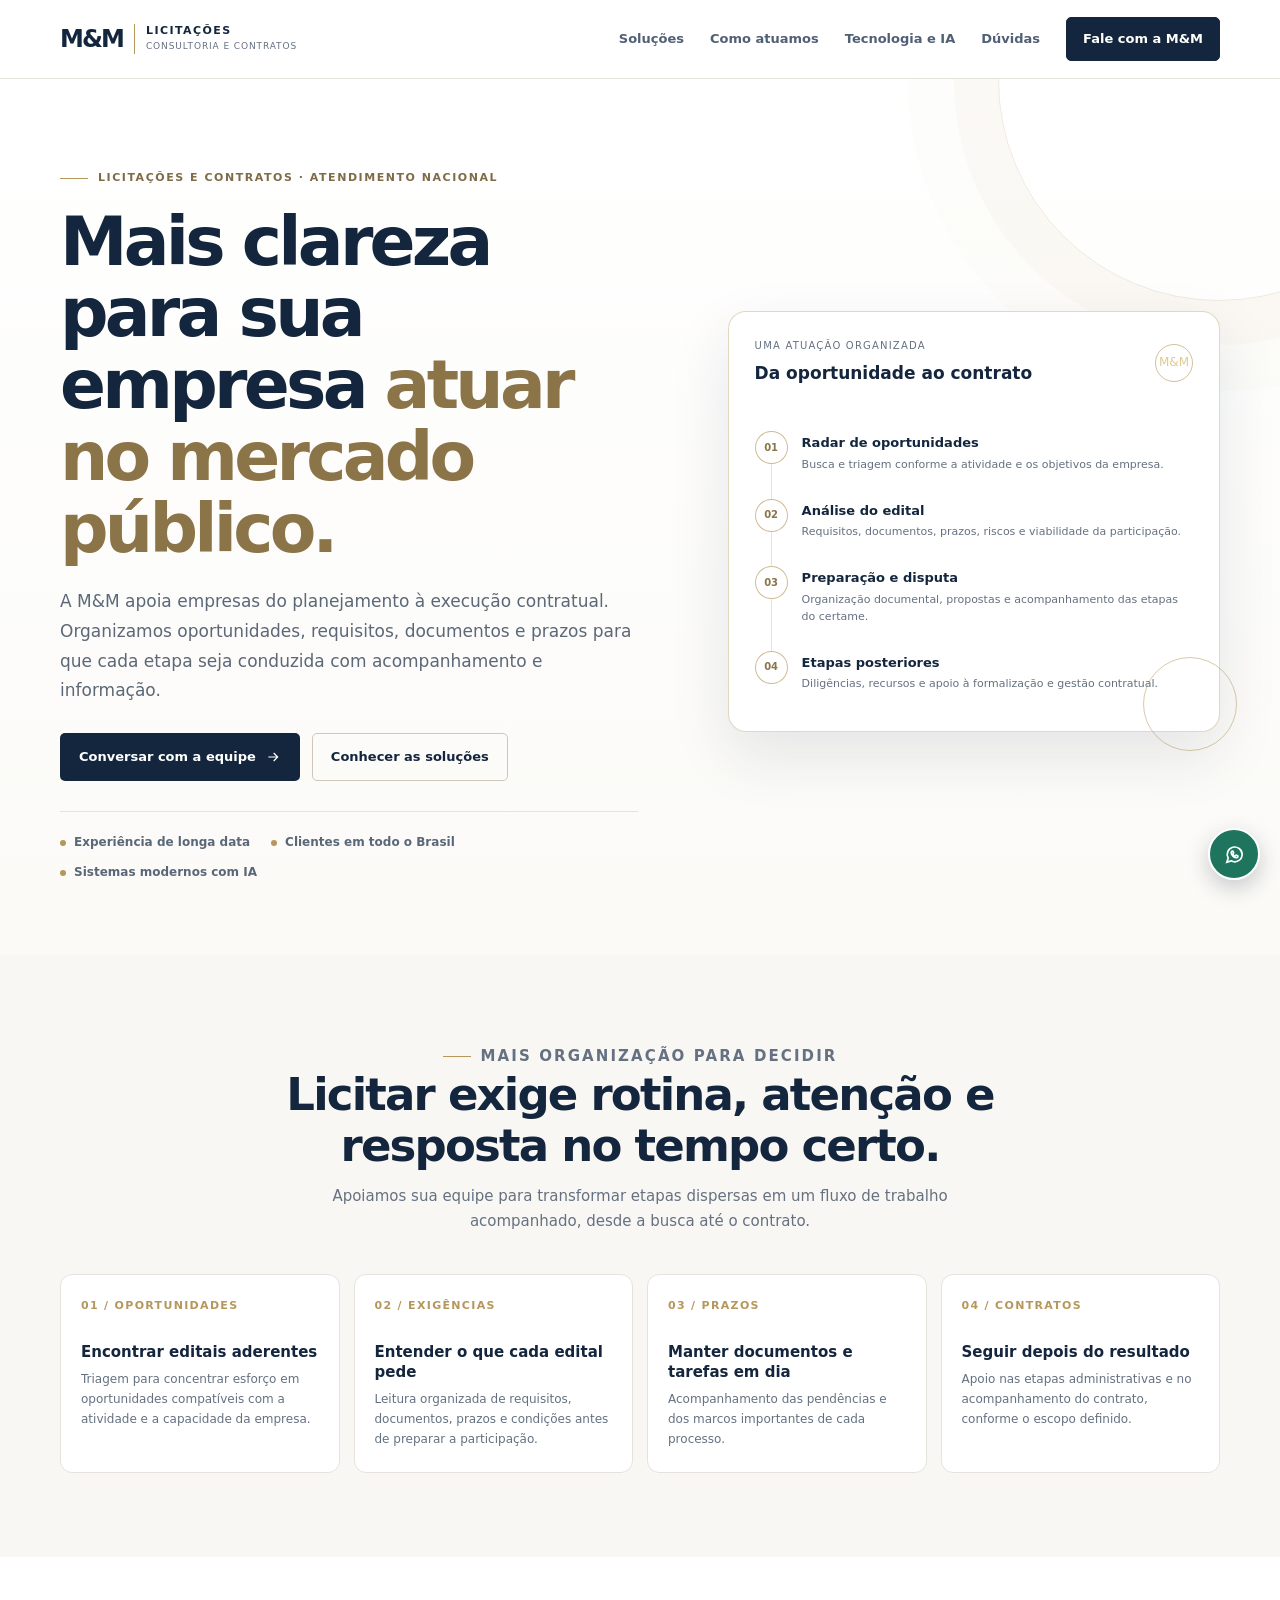
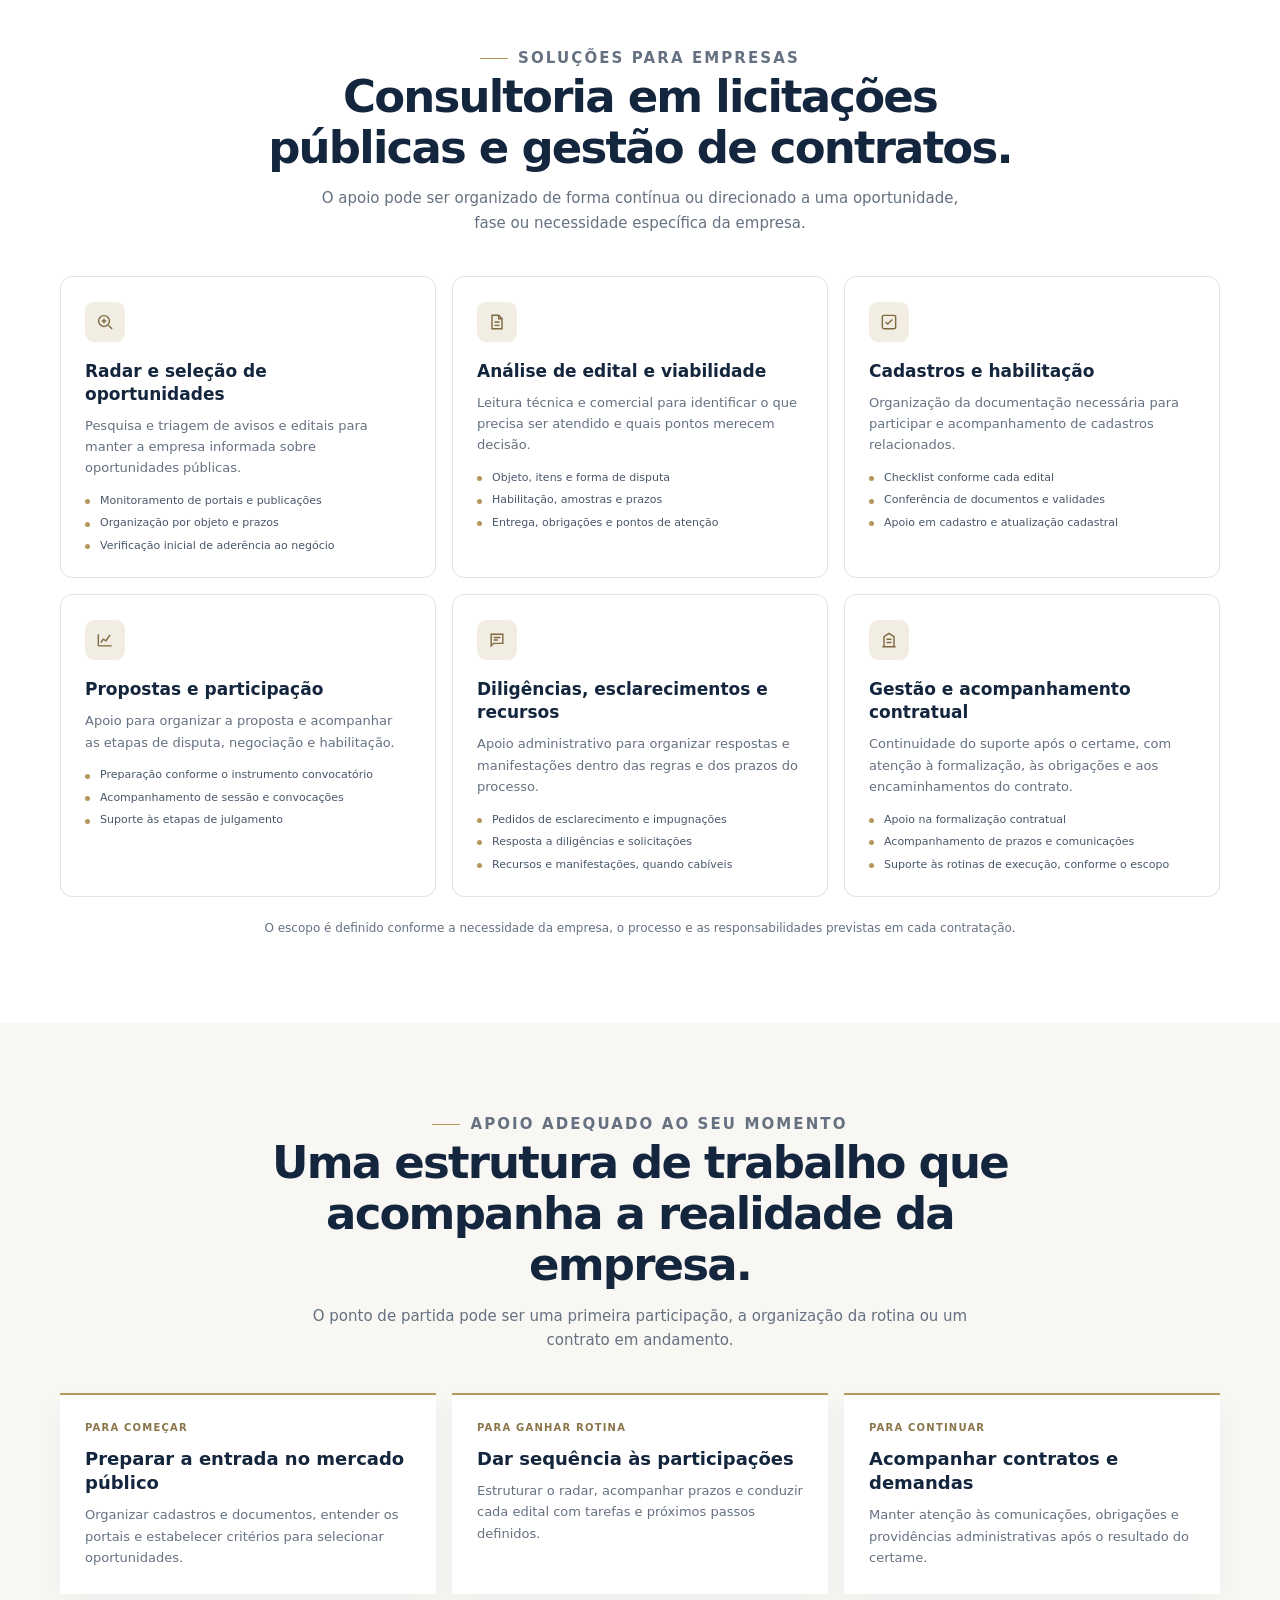
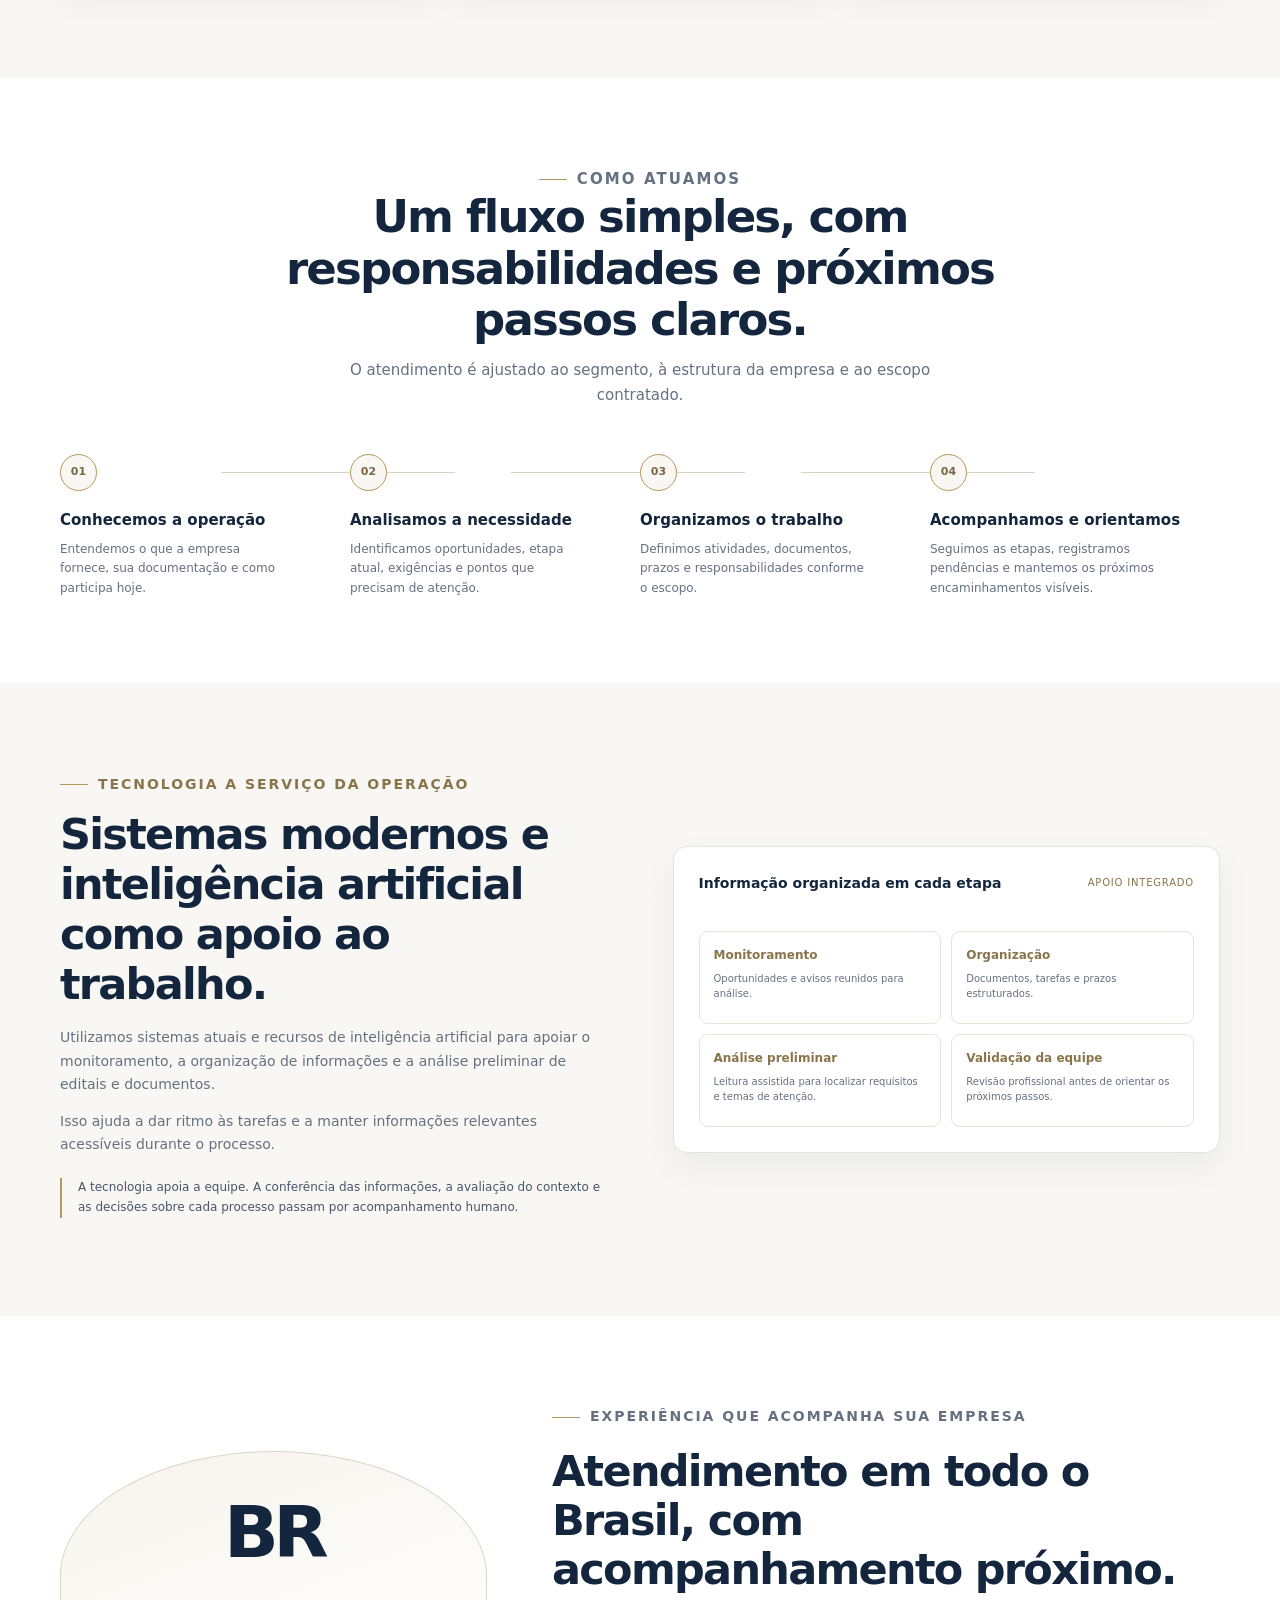
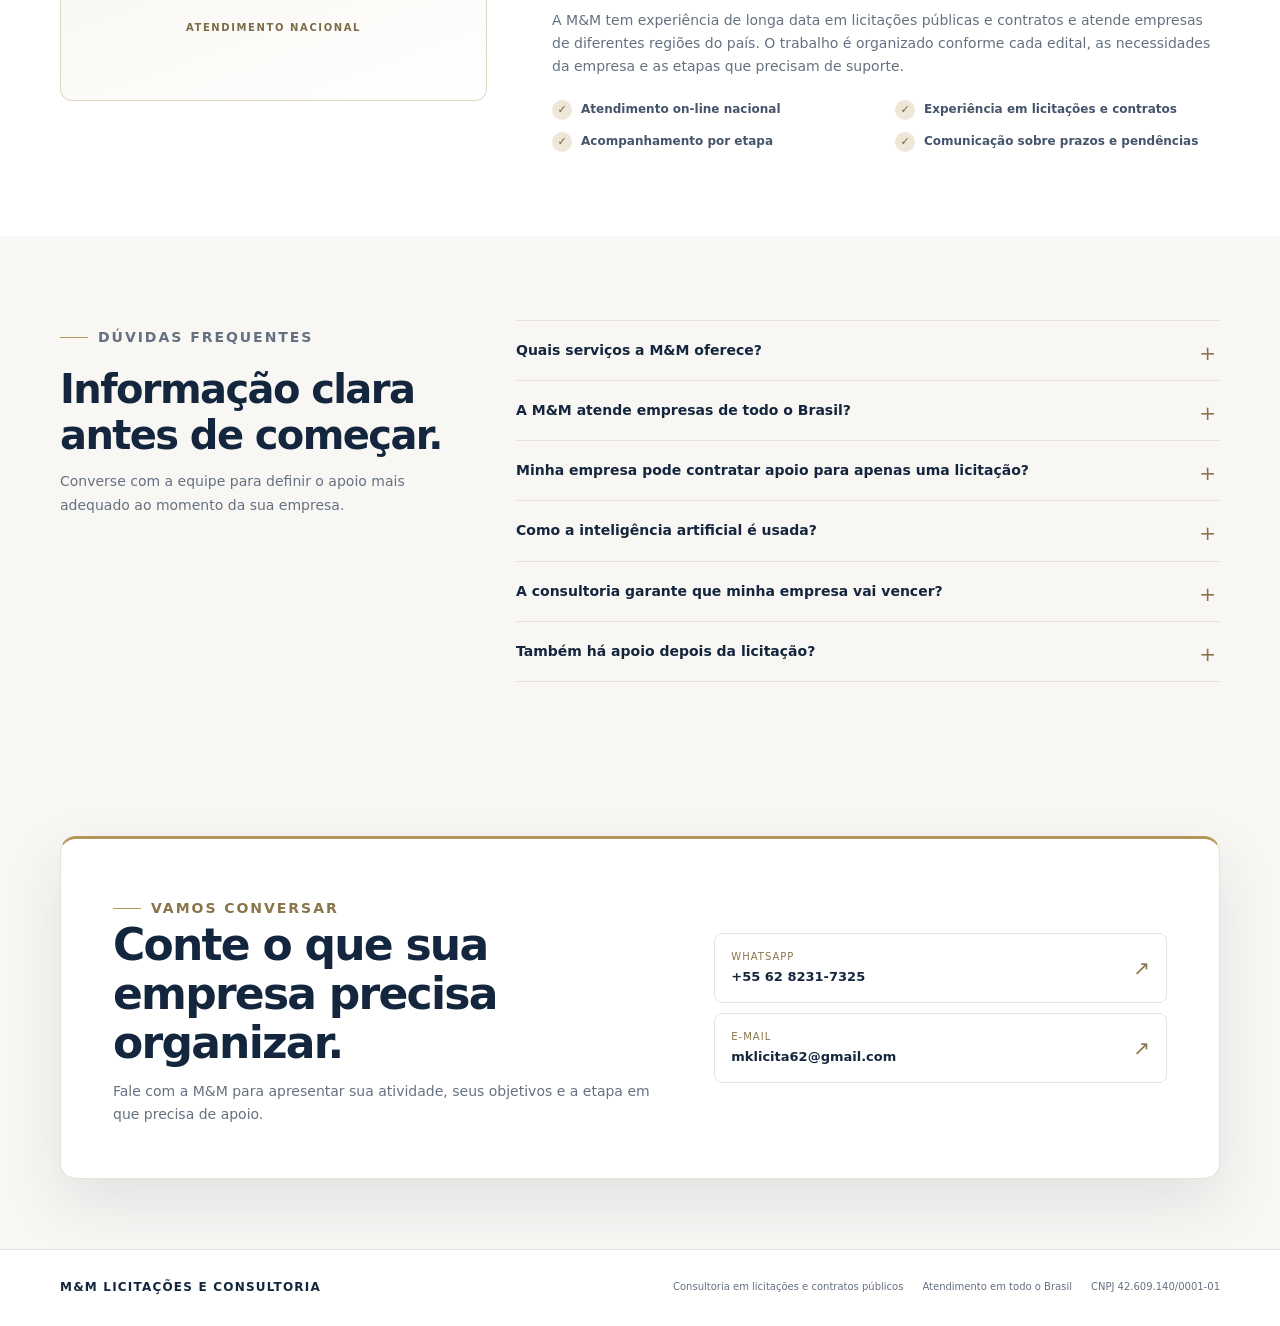
==== commit 123f2ef7: "Refina identidade visual profissional em branco, marinho e dourado" ====
--- a/index.html
+++ b/index.html
@@ -97,27 +97,24 @@
     .hero-trust { display: flex; flex-wrap: wrap; gap: 10px 21px; margin-top: 30px; padding-top: 21px; border-top: 1px solid var(--line); color: #596778; font-size: 12px; font-weight: 620; }
     .hero-trust span { display: inline-flex; align-items: center; gap: 8px; }
     .hero-trust span::before { content: ""; width: 6px; height: 6px; border-radius: 50%; background: var(--gold); }
-    .journey-card { position: relative; padding: 26px; border: 1px solid rgba(182,151,91,.3); border-radius: var(--radius); color: var(--white); background: var(--navy); box-shadow: var(--shadow); }
+    .journey-card { position: relative; padding: 26px; border: 1px solid rgba(182,151,91,.38); border-radius: var(--radius); color: var(--ink); background: var(--white); box-shadow: var(--shadow); }
     .journey-card::after { content: ""; position: absolute; width: 92px; height: 92px; right: -18px; bottom: -20px; border: 1px solid rgba(182,151,91,.52); border-radius: 50%; pointer-events: none; }
     .journey-top { display: flex; justify-content: space-between; align-items: center; gap: 18px; padding-bottom: 19px; border-bottom: 1px solid rgba(255,255,255,.14); }
-    .journey-top small { display: block; margin-bottom: 4px; color: #c8cdd4; font-size: 10px; letter-spacing: .12em; text-transform: uppercase; }
-    .journey-top strong { font-size: 17px; font-weight: 650; }
+    .journey-top small { display: block; margin-bottom: 4px; color: var(--muted); font-size: 10px; letter-spacing: .12em; text-transform: uppercase; }
+    .journey-top strong { color: var(--navy); font-size: 17px; font-weight: 650; }
     .journey-index { display: grid; place-items: center; width: 38px; height: 38px; border: 1px solid rgba(182,151,91,.6); border-radius: 50%; color: #e3c98f; font-size: 12px; }
     .journey-list { position: relative; display: grid; gap: 0; padding-top: 11px; }
-    .journey-list::before { content: ""; position: absolute; top: 31px; bottom: 31px; left: 16px; width: 1px; background: rgba(255,255,255,.2); }
+    .journey-list::before { content: ""; position: absolute; top: 31px; bottom: 31px; left: 16px; width: 1px; background: var(--line); }
     .journey-step { position: relative; display: grid; grid-template-columns: 34px 1fr; gap: 13px; padding: 13px 0; }
-    .journey-num { z-index: 1; display: grid; place-items: center; width: 33px; height: 33px; border: 1px solid rgba(255,255,255,.28); border-radius: 50%; color: #e3c98f; background: var(--navy); font-size: 10px; font-weight: 700; }
-    .journey-step strong { display: block; margin: 1px 0 2px; color: var(--white); font-size: 13px; }
-    .journey-step p { margin: 0; color: #c2cad2; font-size: 11px; line-height: 1.55; }
+    .journey-num { z-index: 1; display: grid; place-items: center; width: 33px; height: 33px; border: 1px solid rgba(182,151,91,.65); border-radius: 50%; color: #8a7449; background: var(--white); font-size: 10px; font-weight: 700; }
+    .journey-step strong { display: block; margin: 1px 0 2px; color: var(--navy); font-size: 13px; }
+    .journey-step p { margin: 0; color: var(--muted); font-size: 11px; line-height: 1.55; }
     .section { padding: 84px 0; }
     .section-paper { background: var(--paper); }
-    .section-dark { color: var(--white); background: var(--navy); }
     .section-heading { max-width: 750px; margin: 0 auto 40px; text-align: center; }
     .section-heading .eyebrow { justify-content: center; }
     .section-heading h2 { margin-bottom: 13px; color: var(--navy); font-size: clamp(30px, 3.7vw, 45px); line-height: 1.14; letter-spacing: -.04em; font-weight: 660; }
     .section-heading p { margin: 0 auto; max-width: 660px; color: var(--muted); font-size: 15px; }
-    .section-dark .section-heading h2 { color: var(--white); }
-    .section-dark .section-heading p { color: #c7ced7; }
     .problem-grid { display: grid; grid-template-columns: repeat(4, 1fr); gap: 14px; }
     .problem-card { min-height: 188px; padding: 22px 20px; border: 1px solid var(--line); border-radius: 12px; background: var(--white); }
     .problem-num { display: block; margin-bottom: 27px; color: var(--gold); font-size: 11px; font-weight: 750; letter-spacing: .12em; }
@@ -146,18 +143,18 @@
     .step h3 { margin-bottom: 7px; color: var(--navy); font-size: 15px; }
     .step p { max-width: 230px; margin: 0; color: var(--muted); font-size: 12px; line-height: 1.65; }
     .tech-layout { display: grid; grid-template-columns: 1fr 1fr; align-items: center; gap: 65px; }
-    .tech-copy .eyebrow { color: #e2cc9b; }
-    .tech-copy h2 { margin-bottom: 17px; color: var(--white); font-size: clamp(30px, 3.6vw, 43px); line-height: 1.16; letter-spacing: -.04em; font-weight: 650; }
-    .tech-copy p { max-width: 570px; margin-bottom: 14px; color: #c8d0d9; font-size: 14px; }
-    .tech-copy .tech-note { margin-top: 22px; padding-left: 16px; border-left: 2px solid var(--gold); color: #e5e8ec; font-size: 12px; }
-    .tech-panel { padding: 25px; border: 1px solid rgba(255,255,255,.16); border-radius: 14px; background: rgba(255,255,255,.045); }
+    .tech-copy .eyebrow { color: #8a7449; }
+    .tech-copy h2 { margin-bottom: 17px; color: var(--navy); font-size: clamp(30px, 3.6vw, 43px); line-height: 1.16; letter-spacing: -.04em; font-weight: 650; }
+    .tech-copy p { max-width: 570px; margin-bottom: 14px; color: var(--muted); font-size: 14px; }
+    .tech-copy .tech-note { margin-top: 22px; padding-left: 16px; border-left: 2px solid var(--gold); color: #48566a; font-size: 12px; }
+    .tech-panel { padding: 25px; border: 1px solid var(--line); border-radius: 14px; background: var(--white); box-shadow: 0 14px 34px rgba(20,38,61,.06); }
     .tech-panel-head { display: flex; align-items: center; justify-content: space-between; gap: 15px; padding-bottom: 18px; border-bottom: 1px solid rgba(255,255,255,.14); }
-    .tech-panel-head strong { color: var(--white); font-size: 14px; }
-    .tech-panel-head span { color: #e1ca95; font-size: 10px; letter-spacing: .08em; text-transform: uppercase; }
+    .tech-panel-head strong { color: var(--navy); font-size: 14px; }
+    .tech-panel-head span { color: #8a7449; font-size: 10px; letter-spacing: .08em; text-transform: uppercase; }
     .tech-items { display: grid; grid-template-columns: 1fr 1fr; gap: 10px; margin-top: 17px; }
-    .tech-item { min-height: 93px; padding: 14px; border: 1px solid rgba(255,255,255,.12); border-radius: 9px; }
-    .tech-item b { display: block; margin-bottom: 5px; color: #f0d8a4; font-size: 12px; }
-    .tech-item span { display: block; color: #c8d0d9; font-size: 10px; line-height: 1.55; }
+    .tech-item { min-height: 93px; padding: 14px; border: 1px solid var(--line); border-radius: 9px; }
+    .tech-item b { display: block; margin-bottom: 5px; color: #8a7449; font-size: 12px; }
+    .tech-item span { display: block; color: var(--muted); font-size: 10px; line-height: 1.55; }
     .experience-grid { display: grid; grid-template-columns: .78fr 1.22fr; align-items: center; gap: 65px; }
     .experience-mark { display: grid; place-items: center; min-height: 250px; border: 1px solid #ded5c4; border-radius: 50% 50% 12px 12px; color: var(--navy); background: linear-gradient(160deg, #f7f4ed, #fff); }
     .experience-mark strong { font-size: 72px; line-height: 1; letter-spacing: -.08em; font-weight: 650; }
@@ -178,16 +175,16 @@
     details[open] summary::after { content: "−"; }
     details p { max-width: 680px; margin: -3px 30px 18px 0; color: var(--muted); font-size: 13px; }
     .contact-section { padding: 70px 0; color: var(--white); background: #f8f7f4; }
-    .contact-box { display: grid; grid-template-columns: 1.1fr .9fr; align-items: center; gap: 48px; padding: clamp(28px, 5vw, 52px); border-radius: 16px; color: var(--white); background: var(--navy); box-shadow: var(--shadow); }
-    .contact-box .eyebrow { color: #e2cc9b; }
-    .contact-box h2 { max-width: 570px; margin-bottom: 12px; color: var(--white); font-size: clamp(30px, 4vw, 44px); line-height: 1.12; letter-spacing: -.04em; font-weight: 650; }
-    .contact-box p { max-width: 560px; margin-bottom: 0; color: #c7ced7; font-size: 14px; }
+    .contact-box { display: grid; grid-template-columns: 1.1fr .9fr; align-items: center; gap: 48px; padding: clamp(28px, 5vw, 52px); border: 1px solid var(--line); border-top: 3px solid var(--gold); border-radius: 16px; color: var(--navy); background: var(--white); box-shadow: var(--shadow); }
+    .contact-box .eyebrow { color: #8a7449; }
+    .contact-box h2 { max-width: 570px; margin-bottom: 12px; color: var(--navy); font-size: clamp(30px, 4vw, 44px); line-height: 1.12; letter-spacing: -.04em; font-weight: 650; }
+    .contact-box p { max-width: 560px; margin-bottom: 0; color: var(--muted); font-size: 14px; }
     .contact-actions { display: grid; gap: 10px; }
-    .contact-link { display: flex; align-items: center; justify-content: space-between; gap: 14px; padding: 15px 16px; border: 1px solid rgba(255,255,255,.18); border-radius: 8px; color: var(--white); text-decoration: none; transition: background .2s ease, border-color .2s ease; }
-    .contact-link:hover { border-color: rgba(226,204,155,.7); background: rgba(255,255,255,.06); }
-    .contact-link small { display: block; color: #d4c39f; font-size: 10px; letter-spacing: .1em; text-transform: uppercase; }
+    .contact-link { display: flex; align-items: center; justify-content: space-between; gap: 14px; padding: 15px 16px; border: 1px solid var(--line); border-radius: 8px; color: var(--navy); text-decoration: none; transition: background .2s ease, border-color .2s ease; }
+    .contact-link:hover { border-color: rgba(182,151,91,.7); background: var(--paper); }
+    .contact-link small { display: block; color: #8a7449; font-size: 10px; letter-spacing: .1em; text-transform: uppercase; }
     .contact-link strong { display: block; font-size: 13px; font-weight: 620; }
-    .contact-link .arrow { color: #e2cc9b; font-size: 20px; }
+    .contact-link .arrow { color: #8a7449; font-size: 20px; }
     .site-footer { padding: 28px 0; border-top: 1px solid var(--line); background: var(--white); }
     .footer-wrap { display: flex; align-items: center; justify-content: space-between; gap: 24px; }
     .footer-brand { color: var(--navy); font-size: 12px; font-weight: 750; letter-spacing: .1em; }
@@ -399,7 +396,7 @@
       </div>
     </section>
 
-    <section class="section section-dark" id="tecnologia">
+    <section class="section section-paper" id="tecnologia">
       <div class="container tech-layout">
         <div class="tech-copy">
           <p class="eyebrow">Tecnologia a serviço da operação</p>
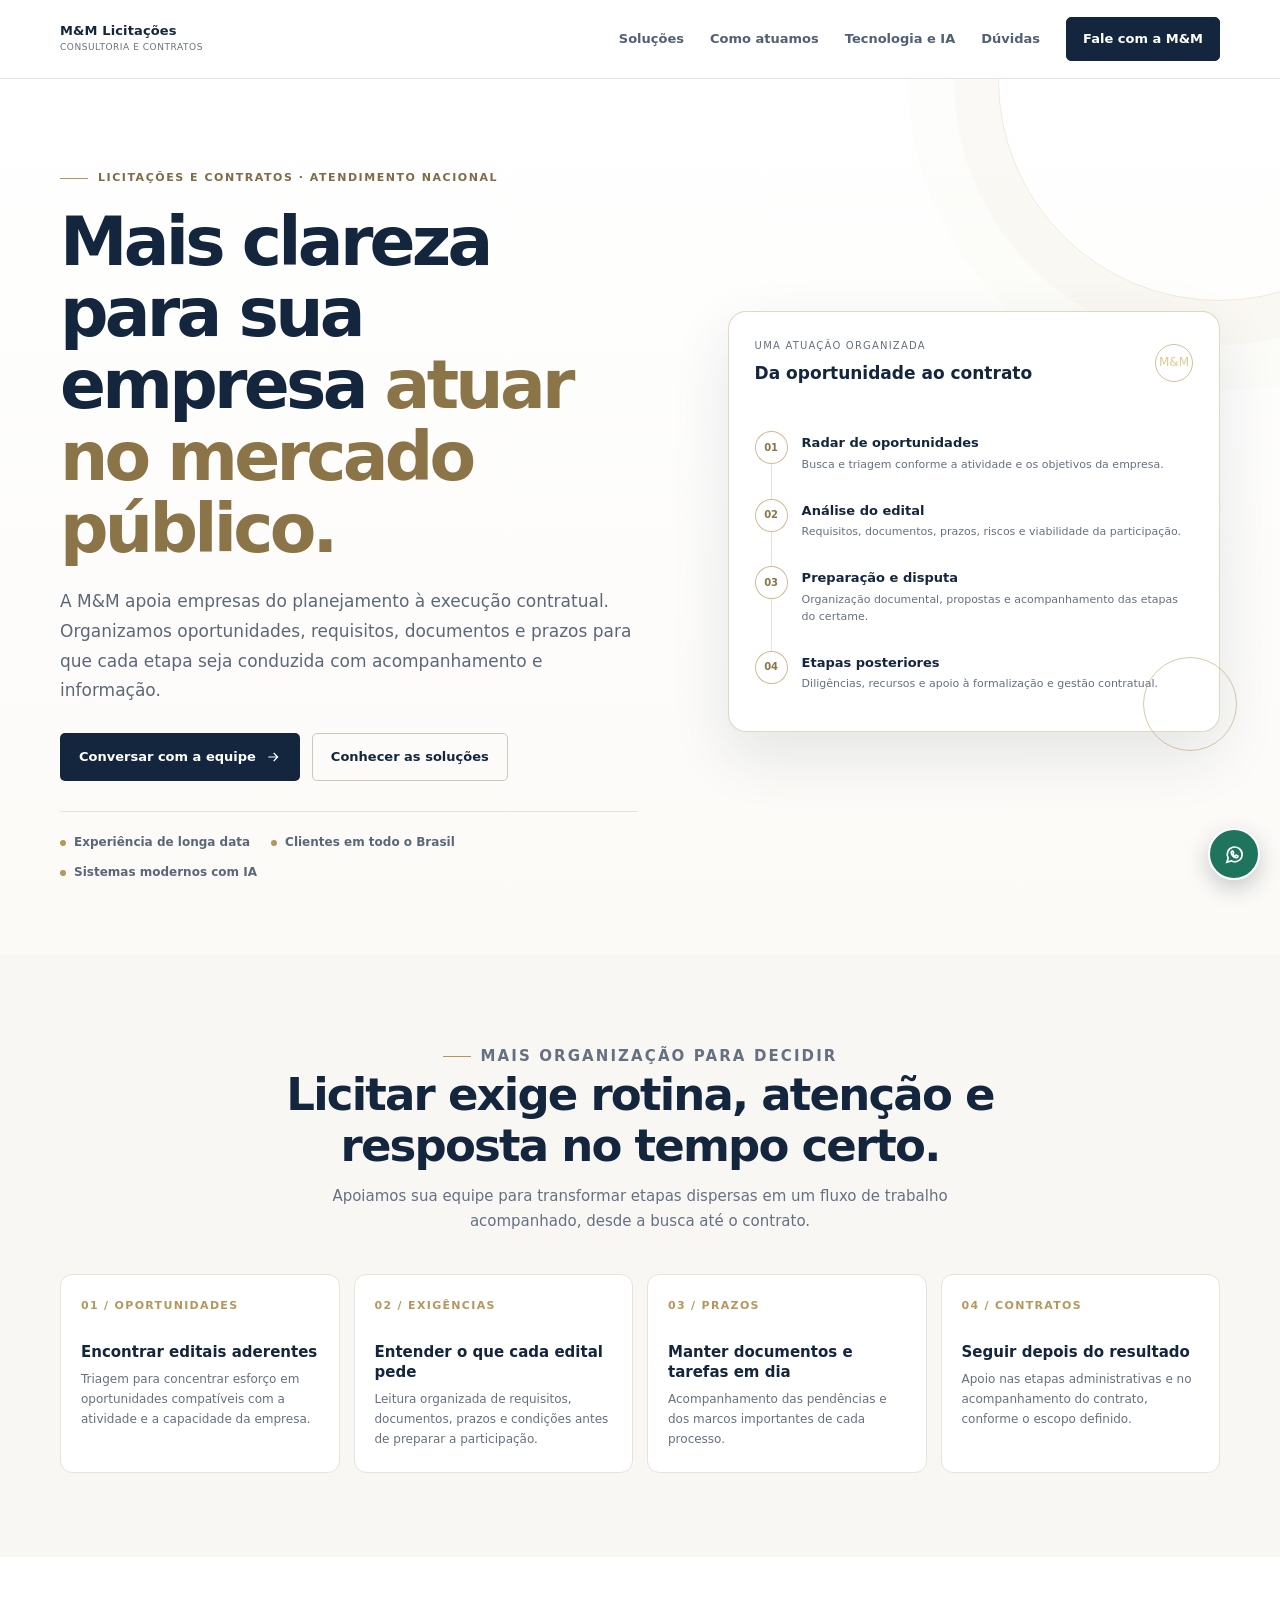
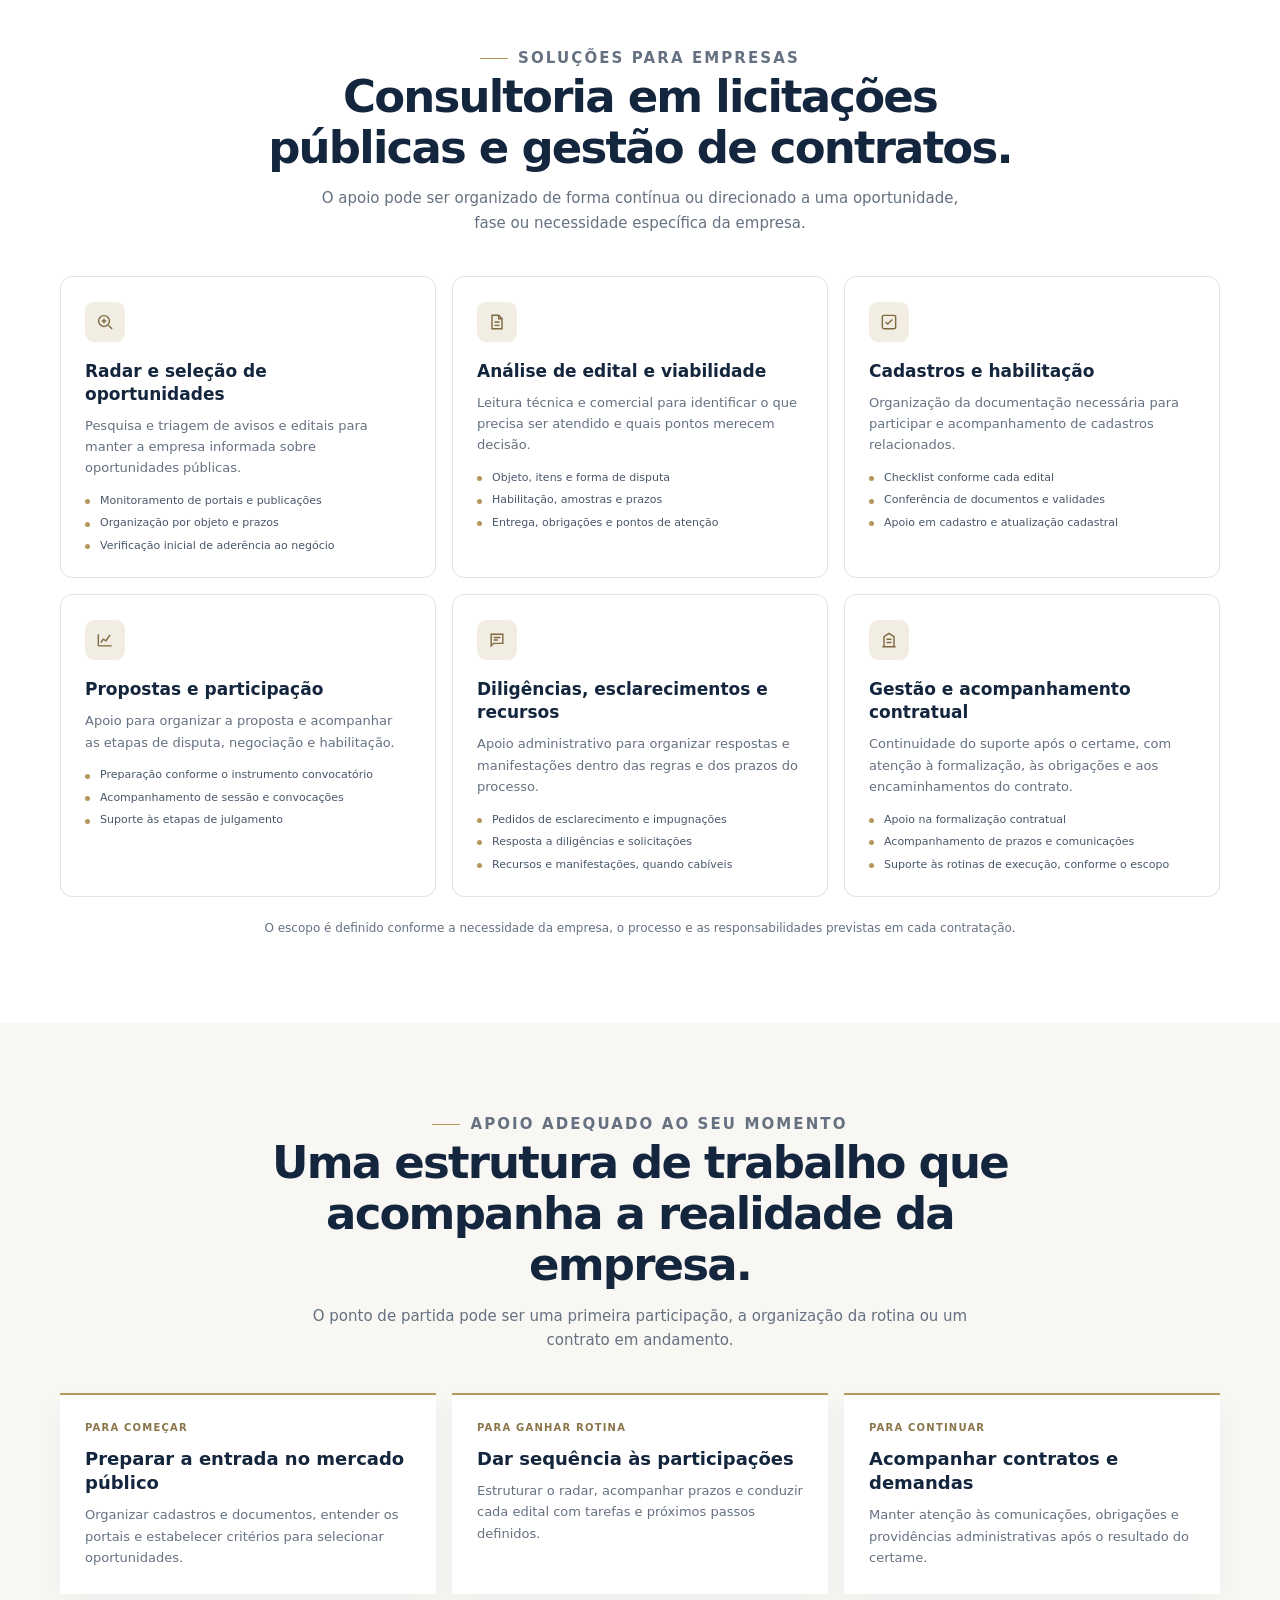
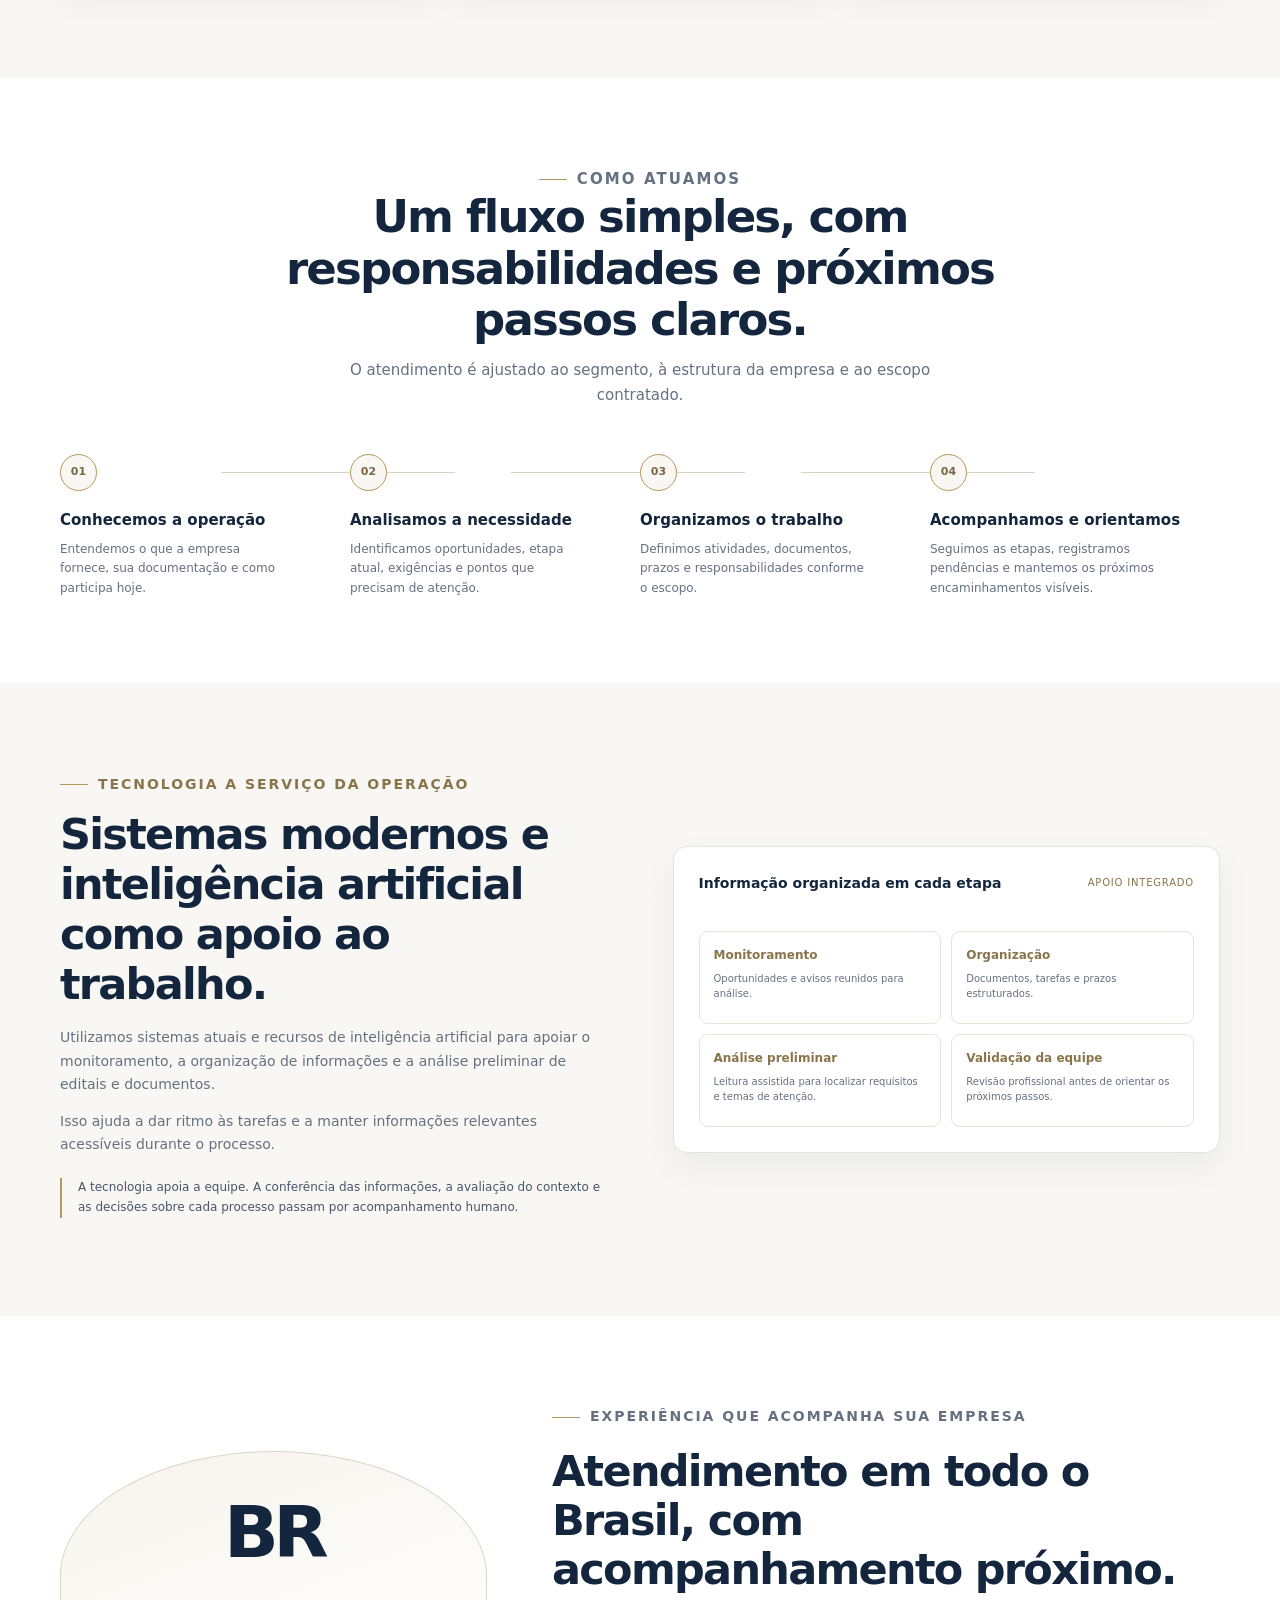
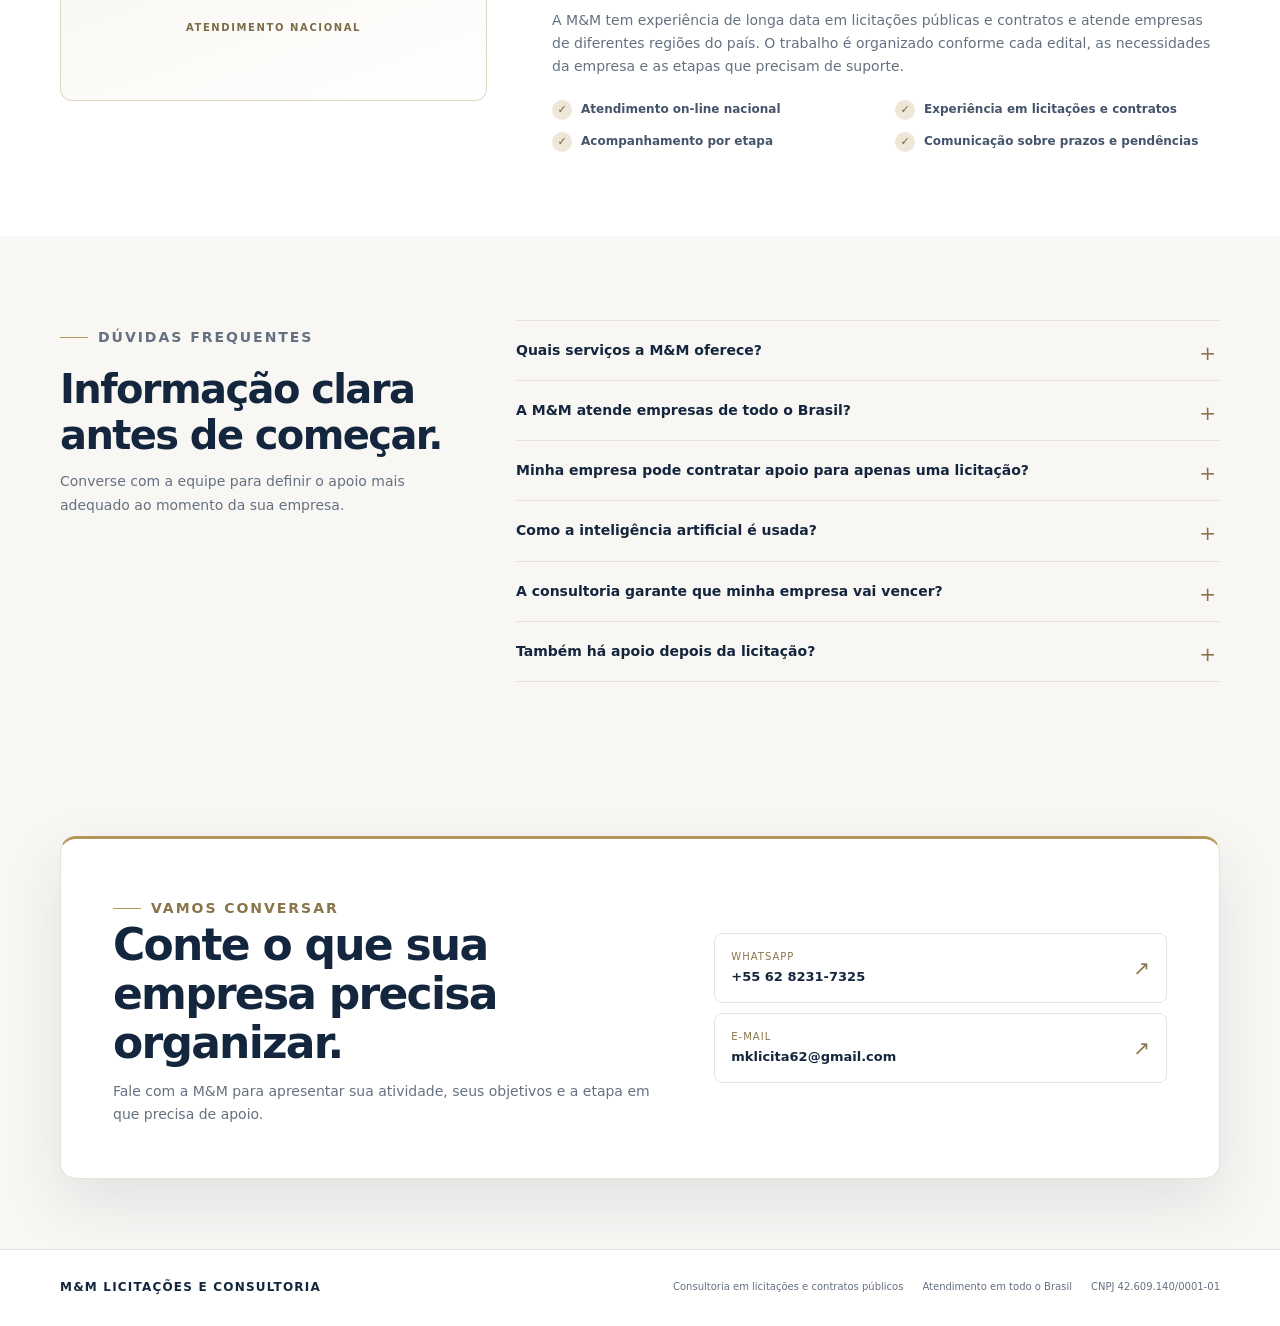
==== commit e1a022ba: "Simplifica marca no cabeçalho" ====
--- a/index.html
+++ b/index.html
@@ -65,11 +65,9 @@
     .site-header { position: relative; z-index: 10; background: rgba(255,255,255,.96); border-bottom: 1px solid var(--line); }
     .nav-wrap { min-height: 78px; display: flex; align-items: center; justify-content: space-between; gap: 28px; }
     .brand { display: inline-flex; align-items: center; gap: 11px; color: var(--navy); text-decoration: none; }
-    .brand-monogram { font-size: 24px; line-height: 1; font-weight: 750; letter-spacing: -.08em; }
-    .brand-rule { width: 1px; height: 30px; background: var(--gold); }
-    .brand-label { display: grid; gap: 1px; }
-    .brand-label strong { font-size: 11px; letter-spacing: .13em; line-height: 1.2; }
-    .brand-label small { color: var(--muted); font-size: 9px; letter-spacing: .1em; text-transform: uppercase; }
+    .brand-label { display: grid; gap: 2px; }
+    .brand-label strong { font-size: 13px; letter-spacing: .01em; line-height: 1.2; }
+    .brand-label small { color: var(--muted); font-size: 9px; letter-spacing: .06em; text-transform: uppercase; }
     .nav-links { display: flex; align-items: center; gap: 26px; }
     .nav-links a { color: #506075; font-size: 13px; font-weight: 620; text-decoration: none; transition: color .2s ease; }
     .nav-links a:hover { color: var(--navy); }
@@ -248,9 +246,7 @@
   <header class="site-header">
     <div class="container nav-wrap">
       <a class="brand" href="#inicio" aria-label="M&M Licitações e Consultoria, início">
-        <span class="brand-monogram" aria-hidden="true">M&amp;M</span>
-        <span class="brand-rule" aria-hidden="true"></span>
-        <span class="brand-label"><strong>LICITAÇÕES</strong><small>Consultoria e contratos</small></span>
+        <span class="brand-label"><strong>M&amp;M Licitações</strong><small>Consultoria e contratos</small></span>
       </a>
       <button class="menu-toggle" type="button" aria-expanded="false" aria-controls="menu-principal" aria-label="Abrir menu">
         <svg viewBox="0 0 24 24" fill="none" stroke="currentColor" stroke-width="1.8" aria-hidden="true"><path d="M4 7h16M4 12h16M4 17h16"/></svg>
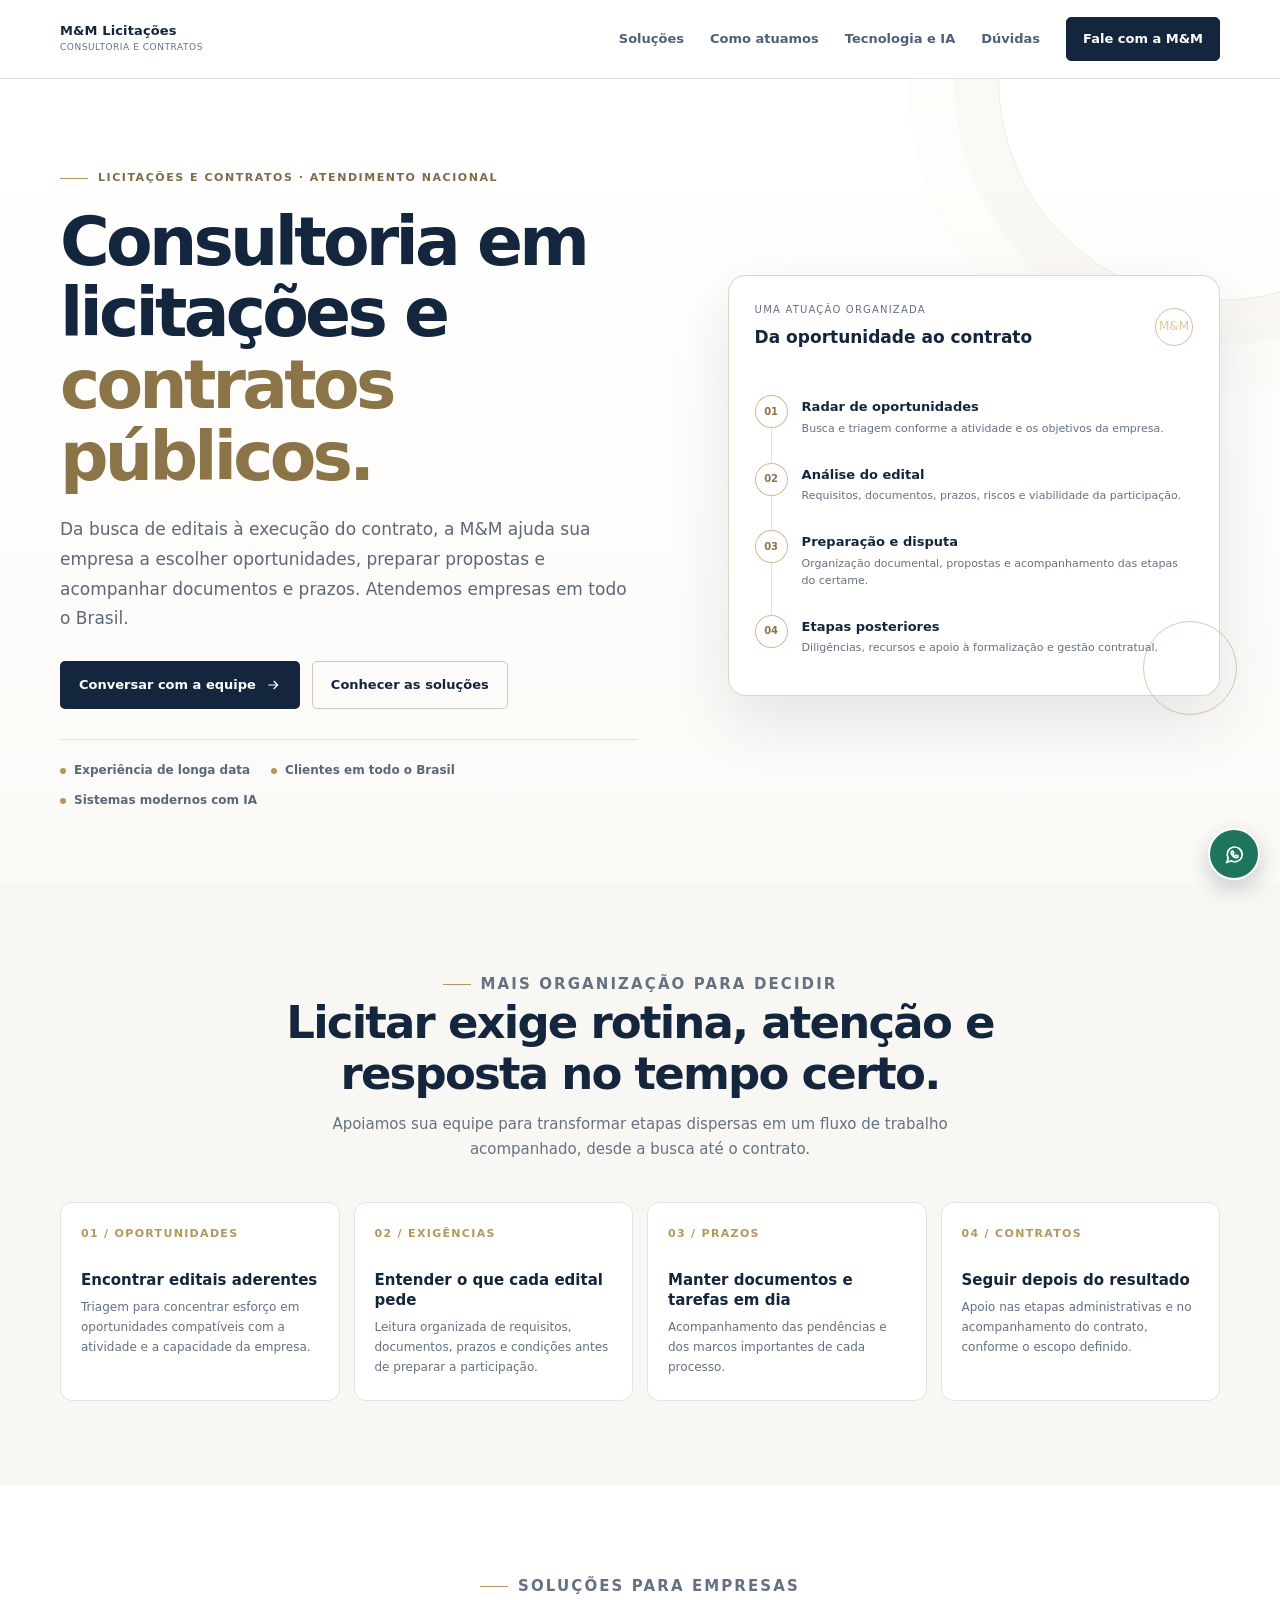
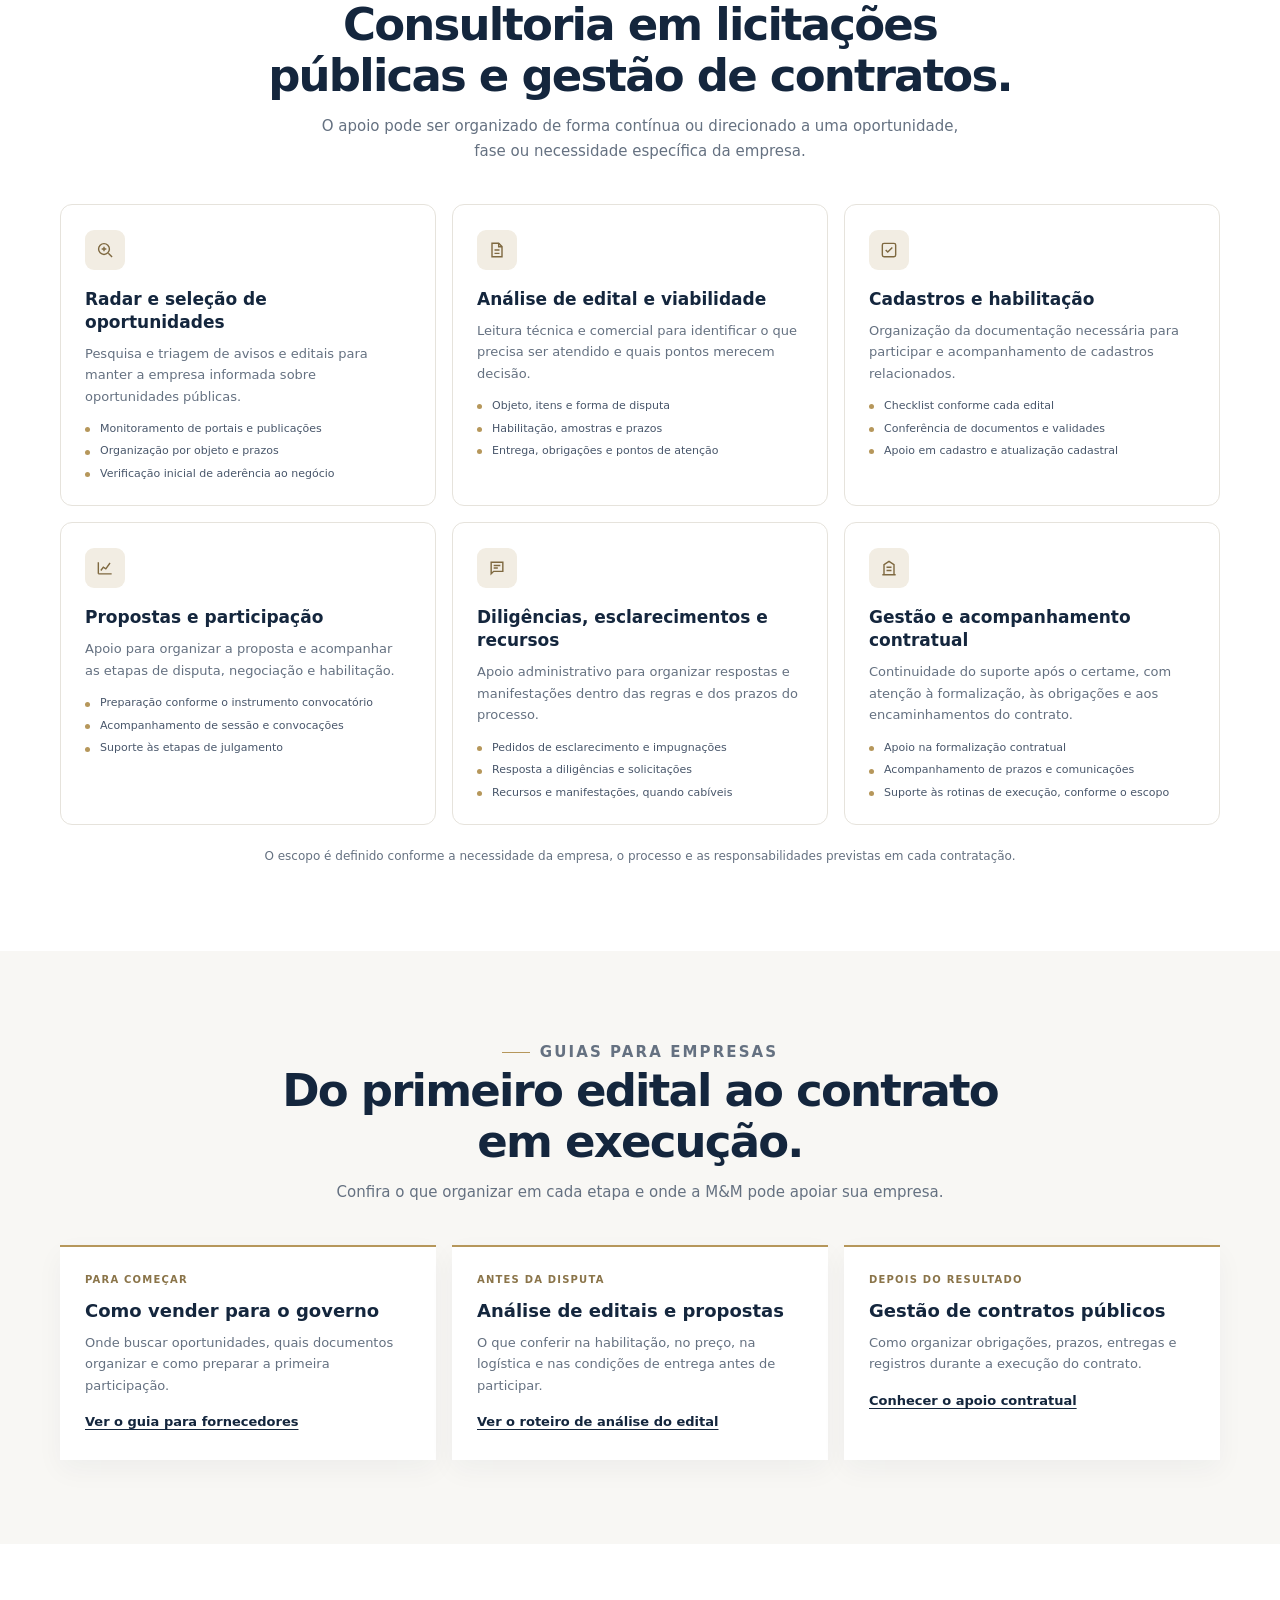
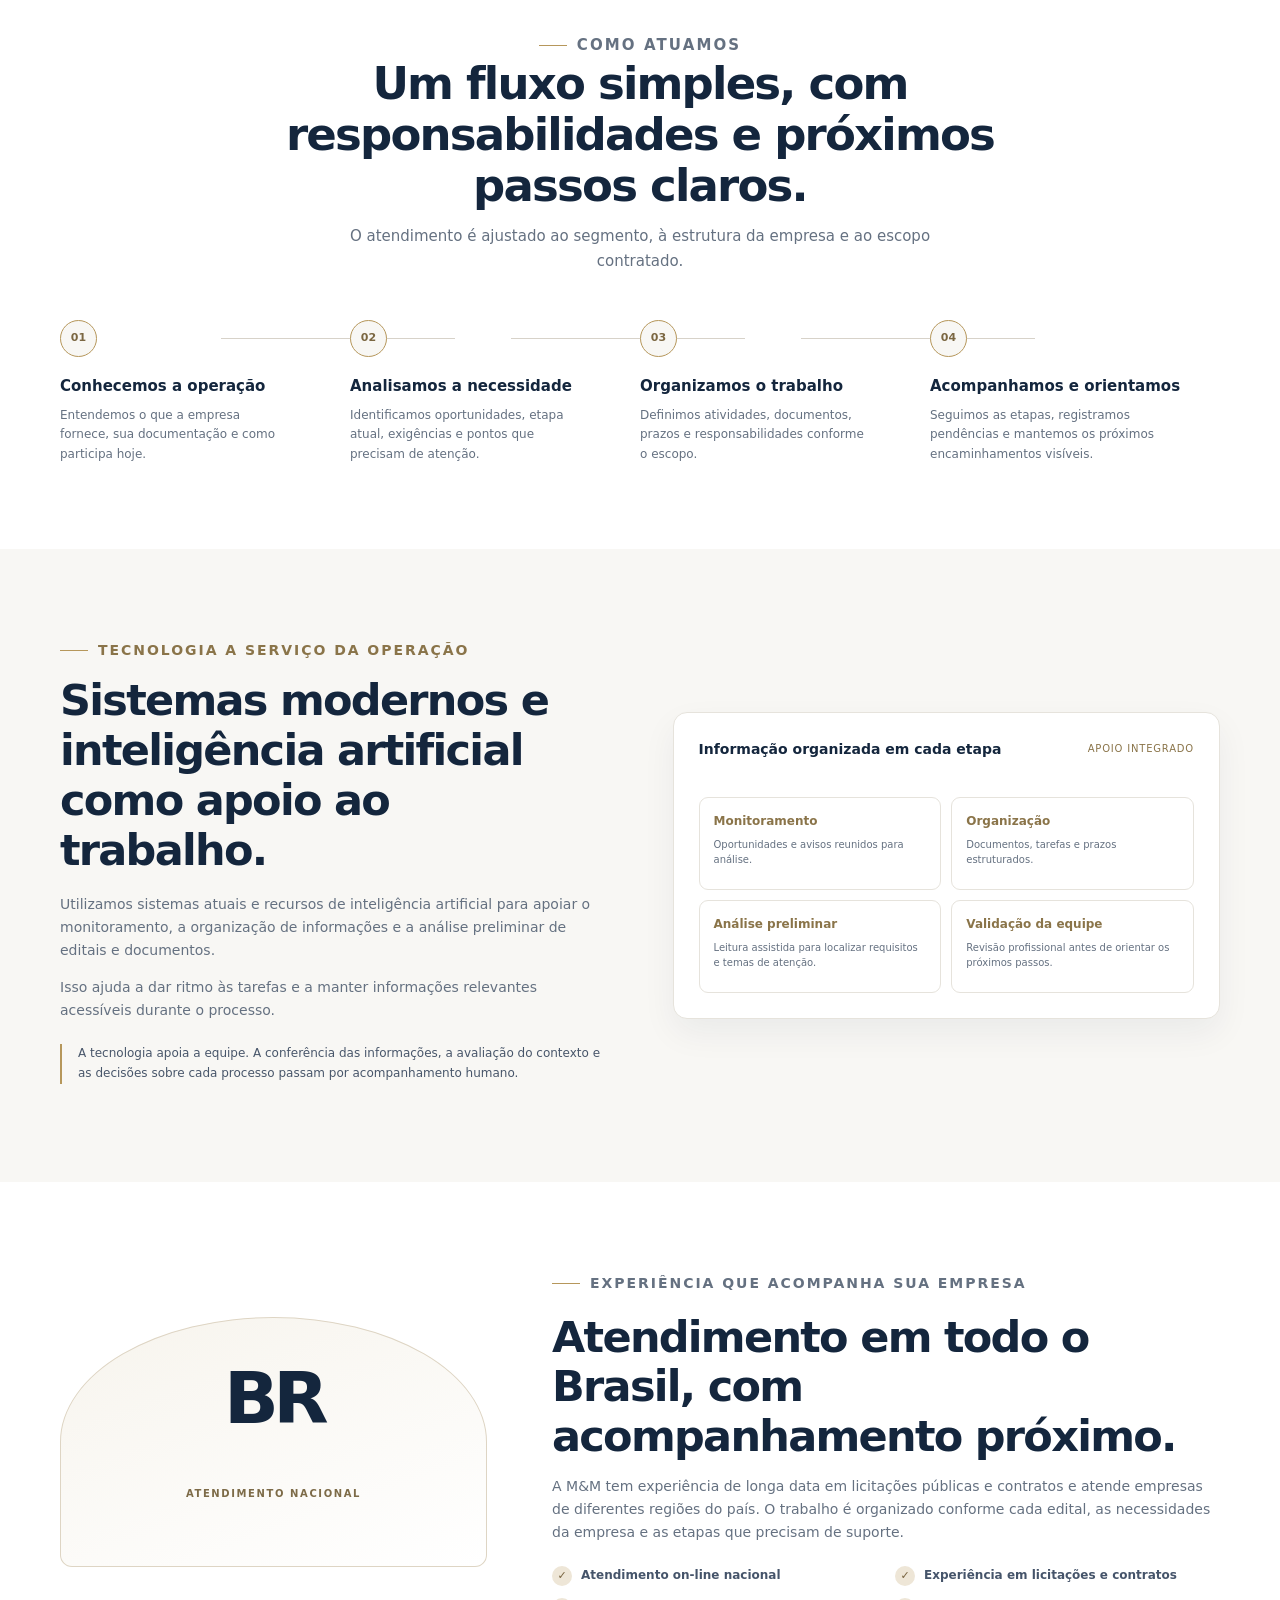
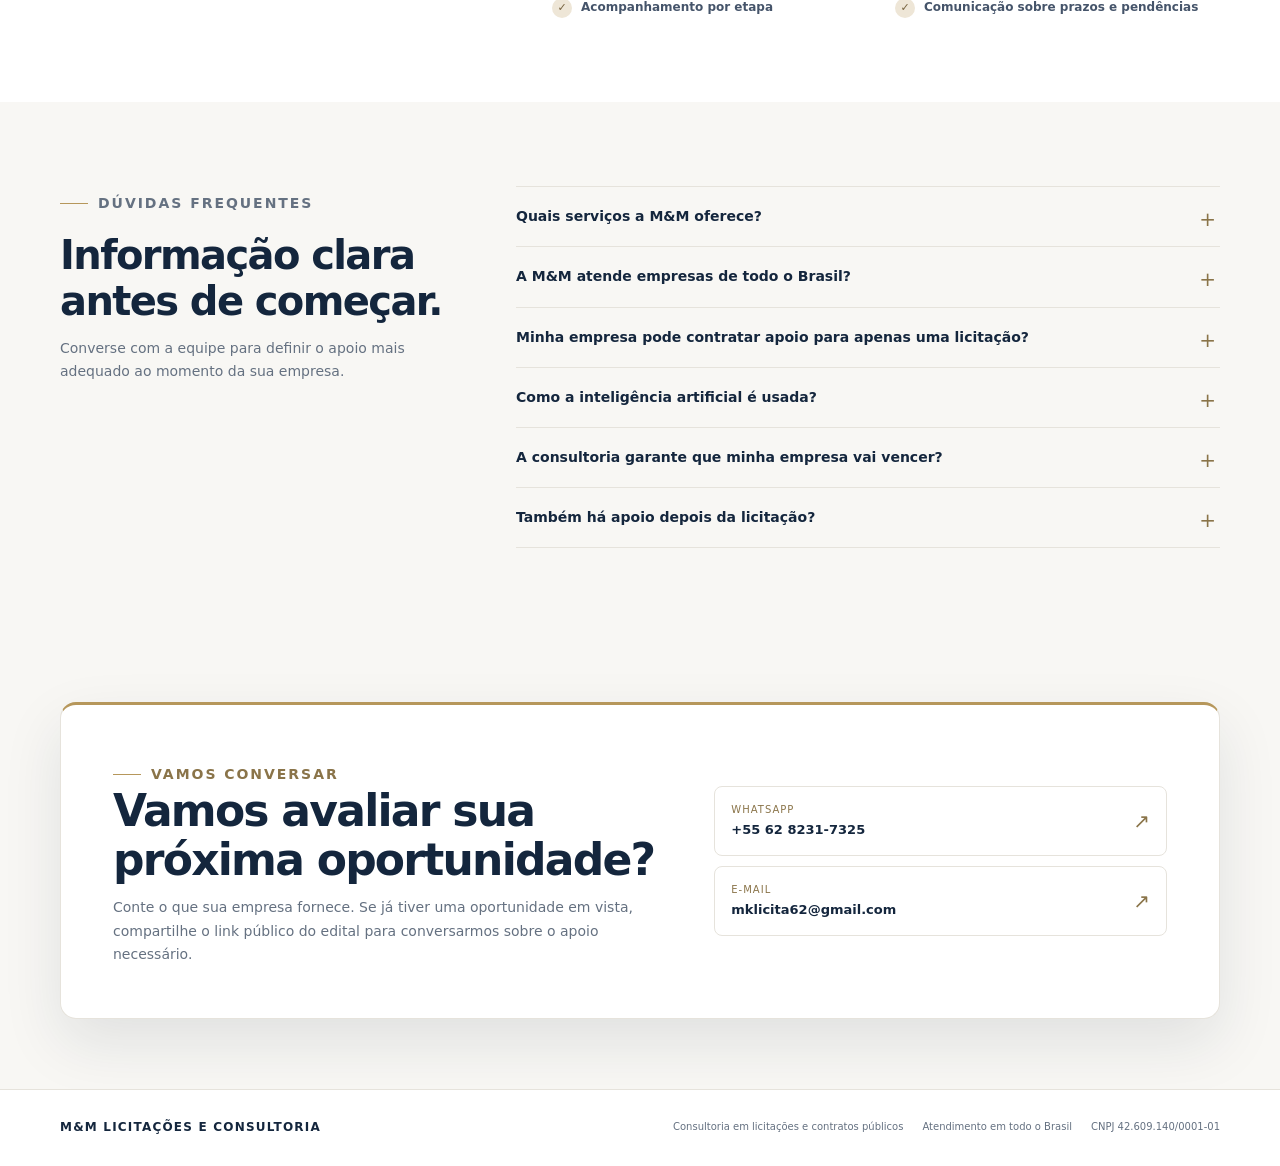
==== commit 0296f4b4: "Publica guias da M&M e amplia sitemap para pesquisa orgânica" ====
--- a/index.html
+++ b/index.html
@@ -4,20 +4,25 @@
   <meta charset="utf-8">
   <meta name="viewport" content="width=device-width, initial-scale=1">
   <meta name="theme-color" content="#14263d">
-  <meta name="description" content="Consultoria em licitações e contratos públicos para empresas de todo o Brasil. Apoio em oportunidades, editais, documentos, propostas, disputas e gestão contratual.">
+  <meta name="description" content="Consultoria em licitações e contratos públicos para empresas de todo o Brasil. Conte com apoio na análise de editais, habilitação, propostas, pregões e execução contratual.">
   <meta name="robots" content="index,follow,max-image-preview:large">
   <meta property="og:type" content="website">
-  <meta property="og:title" content="M&M Licitações | Consultoria e Gestão de Contratos Públicos">
-  <meta property="og:description" content="Apoio do planejamento à execução contratual, com experiência, organização e atendimento nacional.">
+  <meta property="og:site_name" content="M&amp;M Licitações">
+  <meta property="og:locale" content="pt_BR">
+  <meta property="og:title" content="Consultoria em licitações e contratos públicos | M&amp;M Licitações">
+  <meta property="og:description" content="Apoio para empresas em todo o Brasil, da busca de editais à execução de contratos públicos.">
   <meta property="og:url" content="https://mklicita62-debug.github.io/mm-licitacoes-site/">
   <meta name="twitter:card" content="summary">
-  <title>Consultoria em Licitações e Contratos Públicos | M&amp;M</title>
+  <title>Consultoria em Licitações e Contratos Públicos | M&amp;M Licitações</title>
   <link rel="canonical" href="https://mklicita62-debug.github.io/mm-licitacoes-site/">
+  <link rel="icon" href="./assets/favicon.svg" type="image/svg+xml">
   <script type="application/ld+json">
   {
     "@context": "https://schema.org",
     "@type": "Organization",
-    "name": "M&M Licitações",
+    "@id": "https://mklicita62-debug.github.io/mm-licitacoes-site/#organizacao",
+    "name": "M&M Licitações e Consultoria",
+    "alternateName": "M&M Licitações",
     "url": "https://mklicita62-debug.github.io/mm-licitacoes-site/",
     "email": "mklicita62@gmail.com",
     "telephone": "+55 62 8231-7325",
@@ -134,6 +139,7 @@
     .moment-card small { display: block; margin-bottom: 10px; color: #8a7449; font-size: 10px; font-weight: 750; letter-spacing: .12em; text-transform: uppercase; }
     .moment-card h3 { margin-bottom: 9px; color: var(--navy); font-size: 18px; line-height: 1.35; }
     .moment-card p { margin: 0; color: var(--muted); font-size: 13px; }
+    .moment-card a { display: inline-block; margin-top: 15px; color: var(--navy); font-size: 13px; font-weight: 700; text-underline-offset: .22em; }
     .steps { display: grid; grid-template-columns: repeat(4, 1fr); gap: 0; margin-top: 46px; }
     .step { position: relative; padding: 0 24px 0 0; }
     .step:not(:last-child)::after { content: ""; position: absolute; top: 18px; right: 12px; width: calc(100% - 56px); height: 1px; transform: translateX(50%); background: #d7d2c9; }
@@ -266,8 +272,8 @@
       <div class="container hero-grid">
         <div>
           <p class="eyebrow">Licitações e contratos · atendimento nacional</p>
-          <h1>Mais clareza para sua empresa <em>atuar no mercado público.</em></h1>
-          <p class="hero-copy">A M&amp;M apoia empresas do planejamento à execução contratual. Organizamos oportunidades, requisitos, documentos e prazos para que cada etapa seja conduzida com acompanhamento e informação.</p>
+          <h1>Consultoria em licitações e <em>contratos públicos.</em></h1>
+          <p class="hero-copy">Da busca de editais à execução do contrato, a M&amp;M ajuda sua empresa a escolher oportunidades, preparar propostas e acompanhar documentos e prazos. Atendemos empresas em todo o Brasil.</p>
           <div class="button-row">
             <a class="button button-primary" href="https://wa.me/556282317325?text=Ol%C3%A1%2C%20quero%20conhecer%20as%20solu%C3%A7%C3%B5es%20da%20M%26M%20Licita%C3%A7%C3%B5es." target="_blank" rel="noopener noreferrer">
               Conversar com a equipe
@@ -364,14 +370,14 @@
     <section class="section section-paper" id="momentos">
       <div class="container">
         <div class="section-heading">
-          <p class="eyebrow">Apoio adequado ao seu momento</p>
-          <h2>Uma estrutura de trabalho que acompanha a realidade da empresa.</h2>
-          <p>O ponto de partida pode ser uma primeira participação, a organização da rotina ou um contrato em andamento.</p>
+          <p class="eyebrow">Guias para empresas</p>
+          <h2>Do primeiro edital ao contrato em execução.</h2>
+          <p>Confira o que organizar em cada etapa e onde a M&amp;M pode apoiar sua empresa.</p>
         </div>
         <div class="moment-grid">
-          <article class="moment-card"><small>Para começar</small><h3>Preparar a entrada no mercado público</h3><p>Organizar cadastros e documentos, entender os portais e estabelecer critérios para selecionar oportunidades.</p></article>
-          <article class="moment-card"><small>Para ganhar rotina</small><h3>Dar sequência às participações</h3><p>Estruturar o radar, acompanhar prazos e conduzir cada edital com tarefas e próximos passos definidos.</p></article>
-          <article class="moment-card"><small>Para continuar</small><h3>Acompanhar contratos e demandas</h3><p>Manter atenção às comunicações, obrigações e providências administrativas após o resultado do certame.</p></article>
+          <article class="moment-card"><small>Para começar</small><h3>Como vender para o governo</h3><p>Onde buscar oportunidades, quais documentos organizar e como preparar a primeira participação.</p><a href="./como-vender-para-o-governo/">Ver o guia para fornecedores</a></article>
+          <article class="moment-card"><small>Antes da disputa</small><h3>Análise de editais e propostas</h3><p>O que conferir na habilitação, no preço, na logística e nas condições de entrega antes de participar.</p><a href="./analise-de-editais/">Ver o roteiro de análise do edital</a></article>
+          <article class="moment-card"><small>Depois do resultado</small><h3>Gestão de contratos públicos</h3><p>Como organizar obrigações, prazos, entregas e registros durante a execução do contrato.</p><a href="./gestao-de-contratos-publicos/">Conhecer o apoio contratual</a></article>
         </div>
       </div>
     </section>
@@ -452,8 +458,8 @@
       <div class="container contact-box">
         <div>
           <p class="eyebrow">Vamos conversar</p>
-          <h2>Conte o que sua empresa precisa organizar.</h2>
-          <p>Fale com a M&amp;M para apresentar sua atividade, seus objetivos e a etapa em que precisa de apoio.</p>
+          <h2>Vamos avaliar sua próxima oportunidade?</h2>
+          <p>Conte o que sua empresa fornece. Se já tiver uma oportunidade em vista, compartilhe o link público do edital para conversarmos sobre o apoio necessário.</p>
         </div>
         <div class="contact-actions">
           <a class="contact-link" href="https://wa.me/556282317325?text=Ol%C3%A1%2C%20quero%20conversar%20sobre%20consultoria%20em%20licita%C3%A7%C3%B5es%20e%20contratos." target="_blank" rel="noopener noreferrer"><span><small>WhatsApp</small><strong>+55 62 8231-7325</strong></span><span class="arrow" aria-hidden="true">↗</span></a>
@@ -492,4 +498,4 @@
     });
   </script>
 </body>
-</html>+</html>
